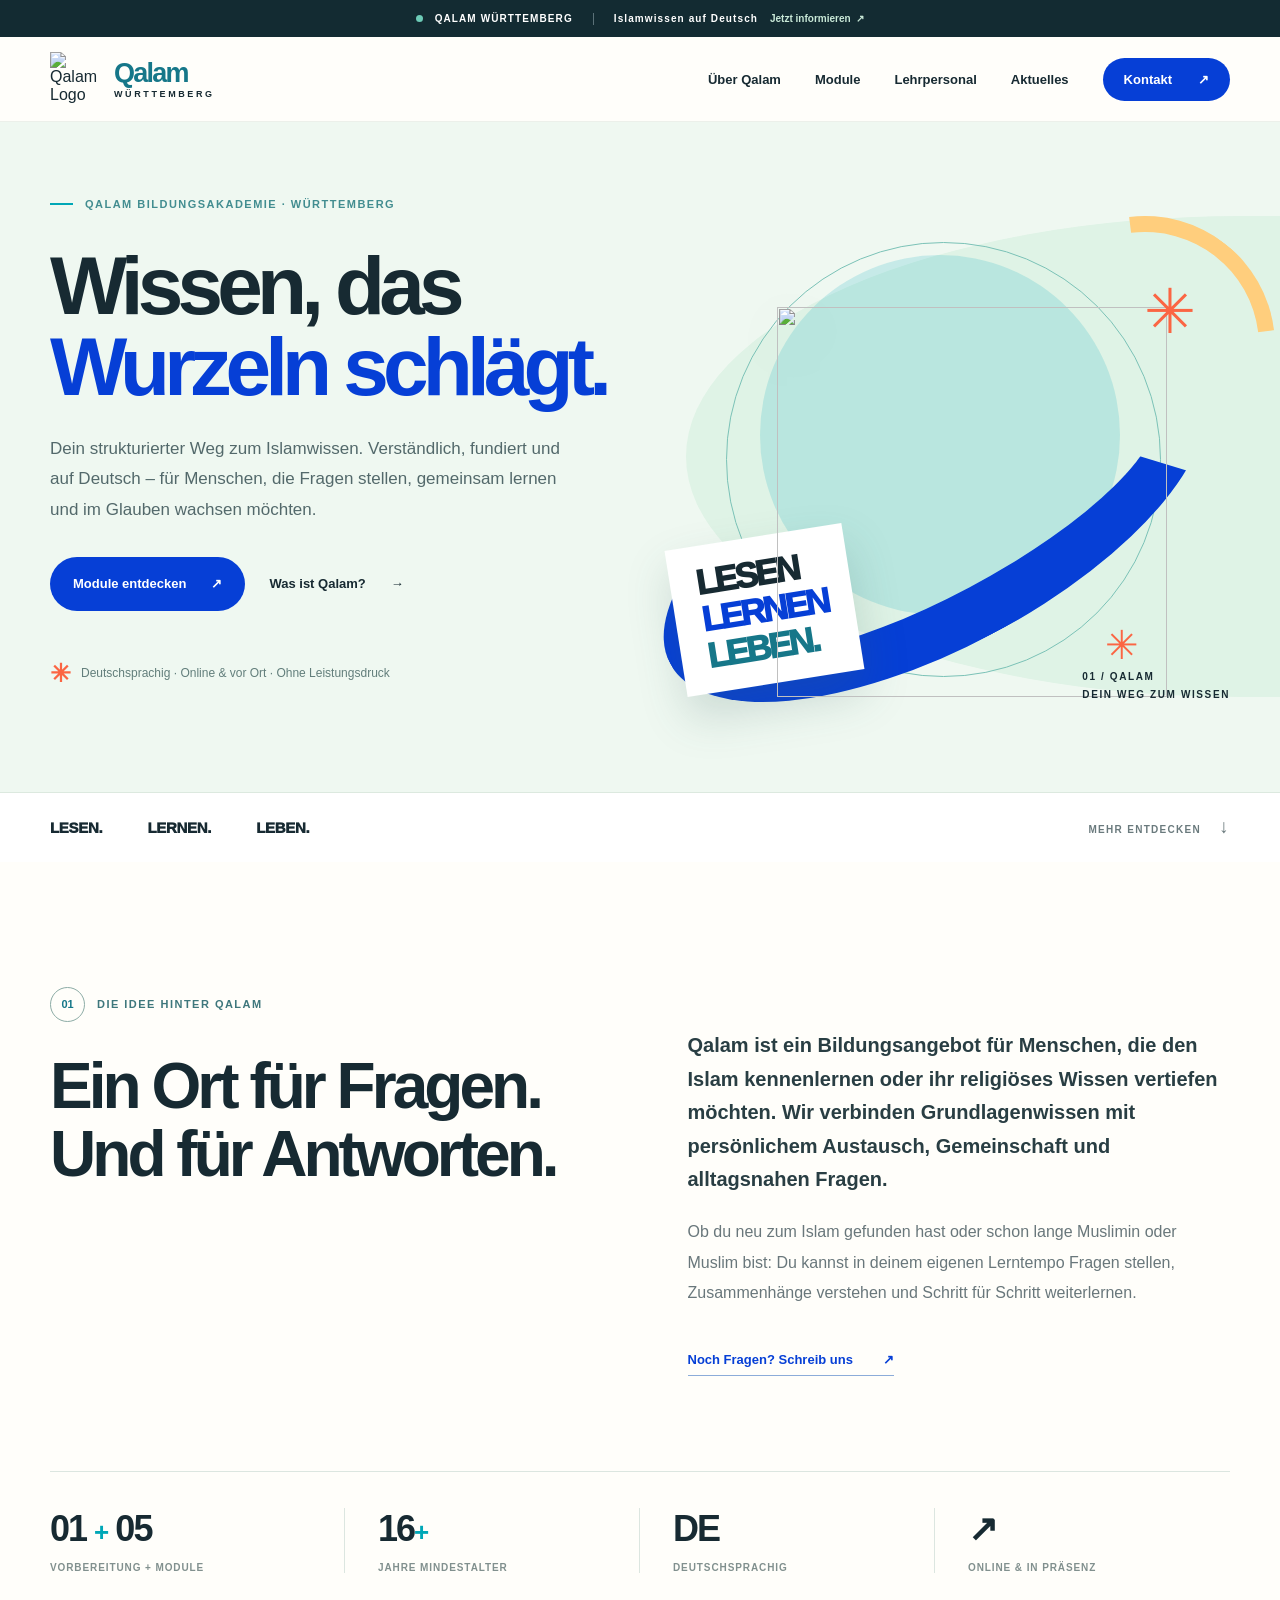
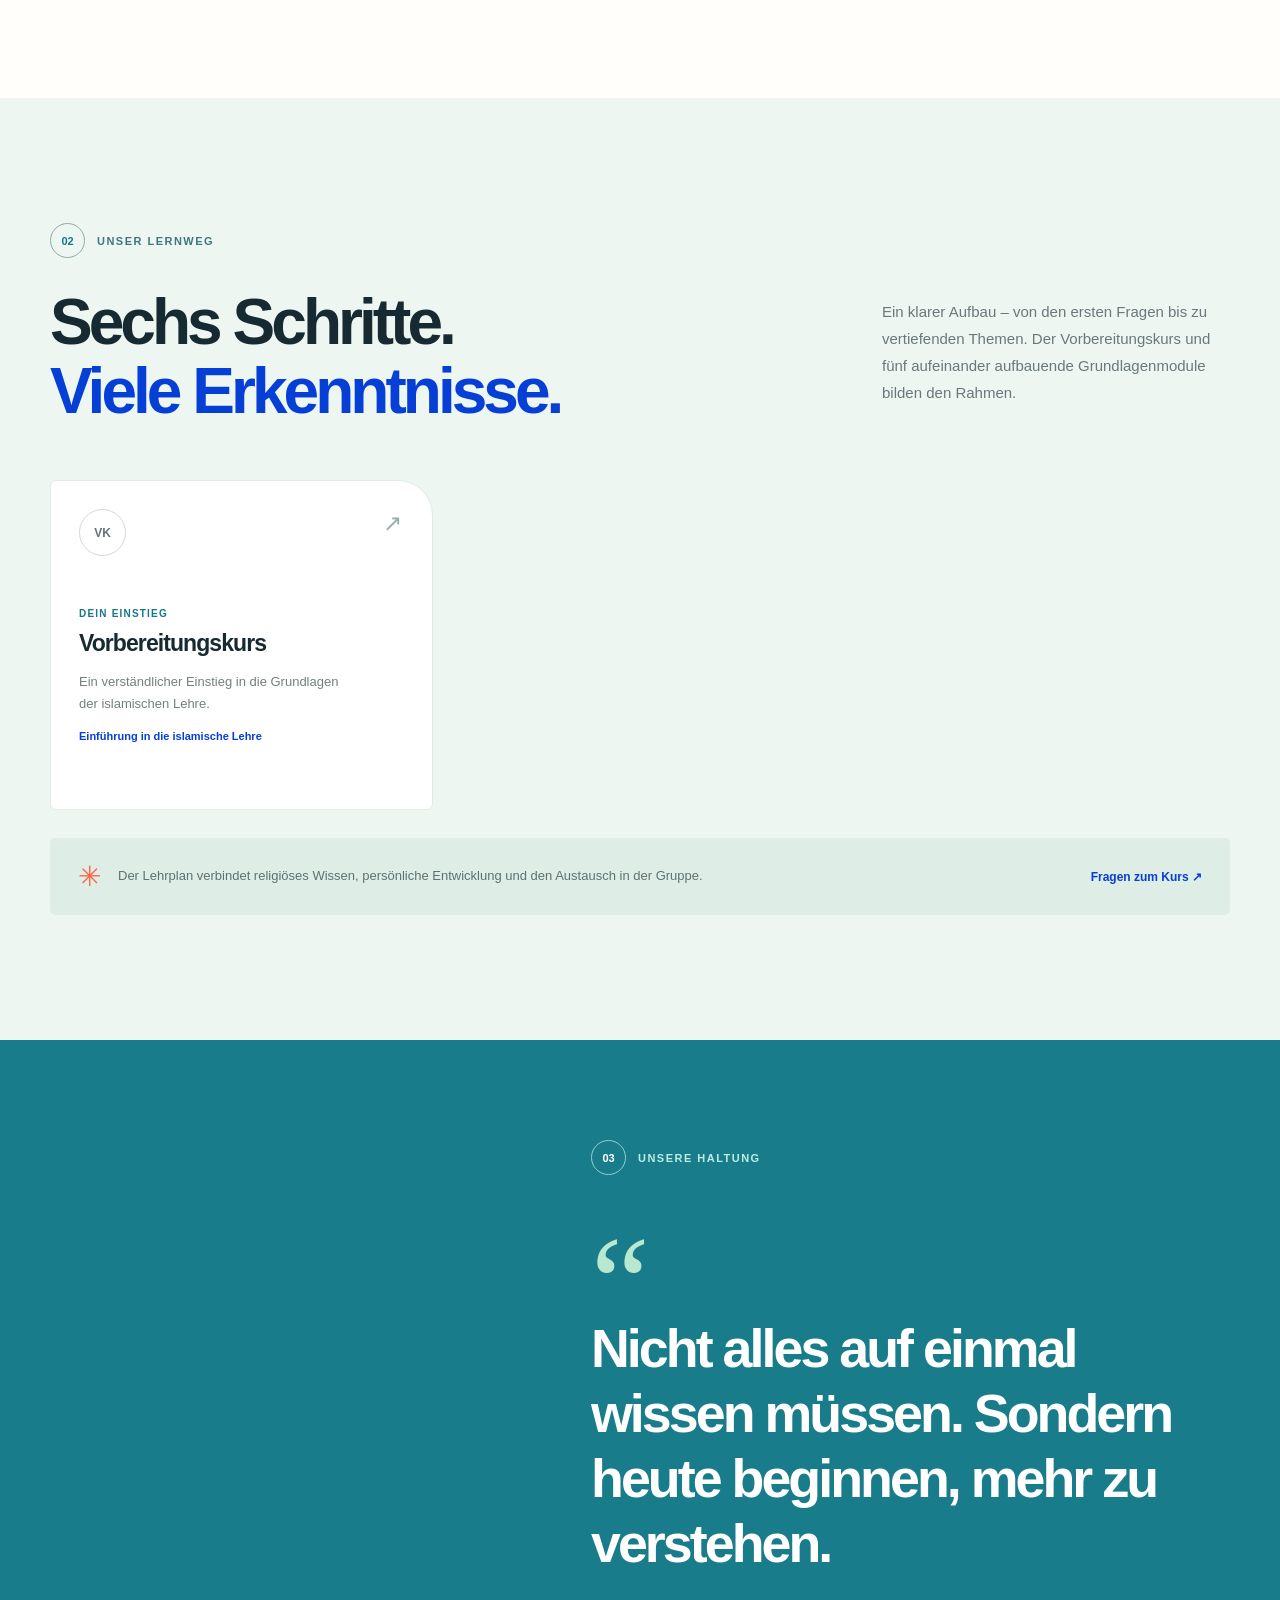
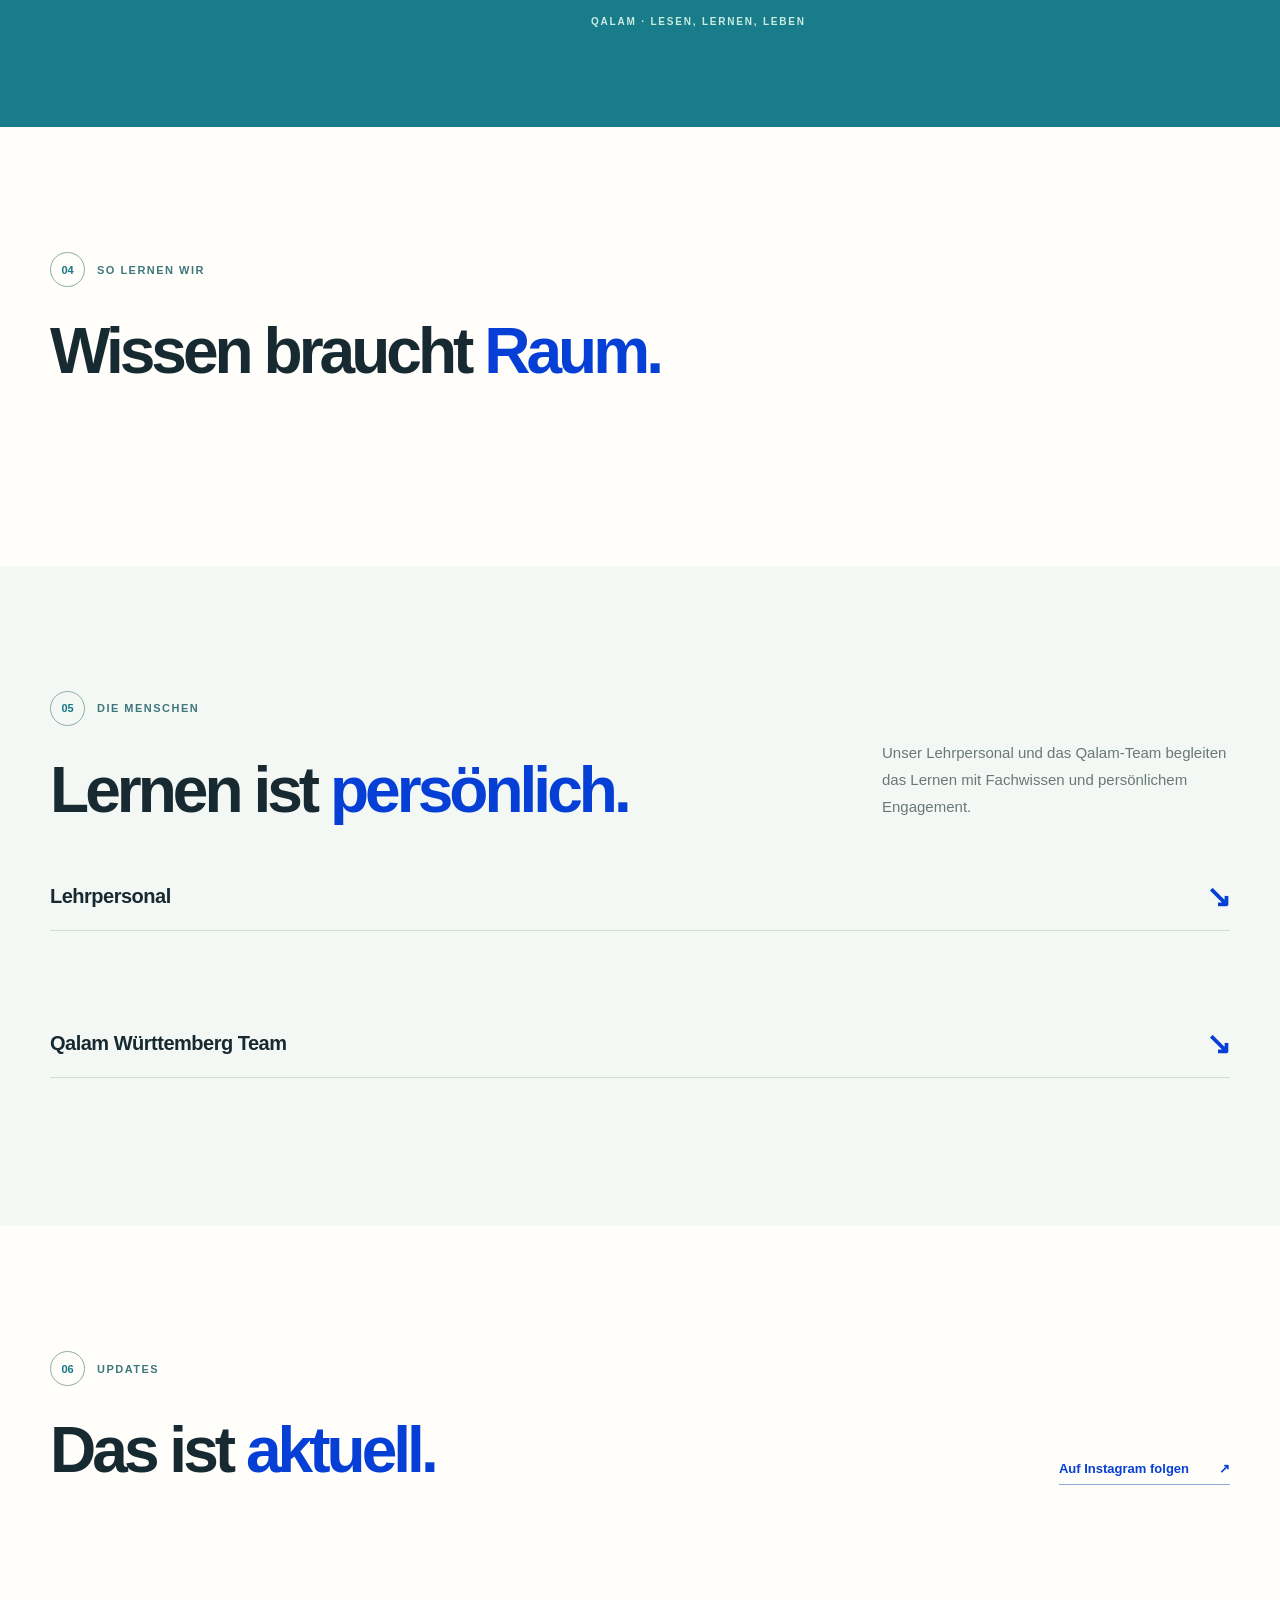
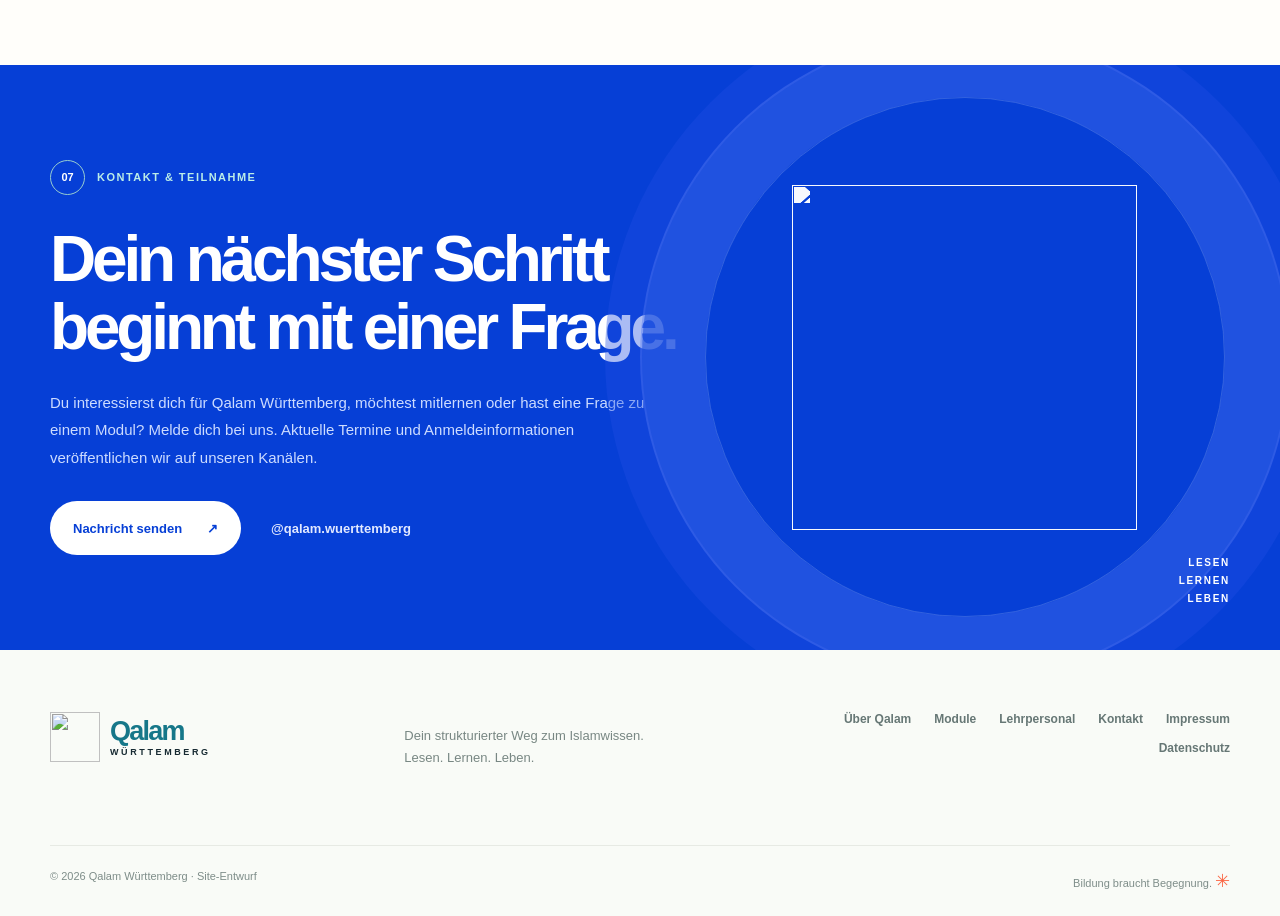
==== index.html @ 895218a5 "Add files via upload" ====
<!doctype html>
<html lang="de">
<head>
  <meta charset="utf-8">
  <meta name="viewport" content="width=device-width,initial-scale=1">
  <meta name="theme-color" content="#eff7f1">
  <meta name="description" content="Qalam Württemberg – deutschsprachige islamische Bildungsakademie. Ein strukturierter Weg zum Islamwissen. Vorbereitungskurs und fünf Grundlagenmodule.">
  <title>Qalam Württemberg – Lesen. Lernen. Leben.</title>
  <link rel="icon" href="assets/qalam-icon.webp" type="image/webp">
  <link rel="stylesheet" href="styles.css">
  <script src="app.js" defer></script>
</head>
<body>
  <a class="skip-link" href="#main">Zum Inhalt springen</a>
  <div class="announcement"><span class="dot"></span><span>QALAM WÜRTTEMBERG</span><span class="ann-sep"></span><span>Islamwissen auf Deutsch</span><a href="#kontakt">Jetzt informieren <span aria-hidden="true">↗</span></a></div>
  <header class="site-header" id="top">
    <div class="container nav-wrap">
      <a href="#top" class="brand" aria-label="Qalam Württemberg – Startseite">
        <img src="assets/qalam-icon.webp" alt="Qalam Logo" width="54" height="54">
        <span class="brand-word"><strong>Qalam</strong><span>WÜRTTEMBERG</span></span>
      </a>
      <button class="nav-toggle" type="button" aria-label="Menü öffnen" aria-expanded="false" aria-controls="main-nav"><span></span><span></span><span></span></button>
      <nav id="main-nav" class="nav-links" aria-label="Hauptnavigation">
        <a href="#qalam">Über Qalam</a><a href="#module">Module</a><a href="#lehrpersonal">Lehrpersonal</a><a href="#aktuelles">Aktuelles</a>
        <a href="#kontakt" class="nav-cta">Kontakt <span aria-hidden="true">↗</span></a>
      </nav>
    </div>
  </header>
  <main id="main">
    <section class="hero" aria-labelledby="hero-heading">
      <div class="hero-ornament hero-ornament-one" aria-hidden="true"></div>
      <div class="container hero-grid">
        <div class="hero-copy">
          <div class="eyebrow"><span class="eyebrow-dash"></span><span data-field="heroEyebrow">QALAM BILDUNGSAKADEMIE · WÜRTTEMBERG</span></div>
          <h1 id="hero-heading"><span data-field="heroTitle">Wissen, das</span><br><em data-field="heroAccent">Wurzeln schlägt.</em></h1>
          <p class="hero-lead" data-field="heroLead">Dein strukturierter Weg zum Islamwissen. Verständlich, fundiert und auf Deutsch – für Menschen, die Fragen stellen, gemeinsam lernen und im Glauben wachsen möchten.</p>
          <div class="hero-actions"><a href="#module" class="btn btn-blue">Module entdecken <span aria-hidden="true">↗</span></a><a href="#qalam" class="btn btn-simple">Was ist Qalam? <span aria-hidden="true">→</span></a></div>
          <div class="hero-micro"><span class="tiny-star" aria-hidden="true">✳</span><span data-field="heroNote">Deutschsprachig · Online & vor Ort · Ohne Leistungsdruck</span></div>
        </div>
        <div class="hero-art" aria-hidden="true">
          <div class="hero-art-bg"></div>
          <div class="hero-circle circle-turquoise"></div>
          <div class="hero-circle circle-outline"></div>
          <div class="ribbon ribbon-blue"></div>
          <div class="ribbon ribbon-yellow"></div>
          <div class="hero-card-floating"><span>LESEN</span><span>LER<span class="special-i">N</span>EN</span><span>LEBEN.</span></div>
          <img class="hero-flower" src="assets/mandala.webp" alt="" width="680" height="680">
          <div class="hero-mark">ق</div>
          <div class="orange-spark spark-one">✳</div><div class="orange-spark spark-two">✳</div>
          <div class="hero-caption">01 / QALAM<br>DEIN WEG ZUM WISSEN</div>
        </div>
      </div>
      <div class="hero-bottomline"><span class="container"><span>LESEN.</span><span>LERNEN.</span><span>LEBEN.</span><span class="hero-scroll">MEHR ENTDECKEN <span aria-hidden="true">↓</span></span></span></div>
    </section>

    <section class="intro section-spacing" id="qalam" aria-labelledby="about-heading">
      <div class="container intro-grid">
        <div class="intro-left"><p class="section-kicker"><span class="circle-label">01</span> DIE IDEE HINTER QALAM</p><h2 id="about-heading" data-field="aboutTitle">Ein Ort für Fragen.<br>Und für Antworten.</h2></div>
        <div class="intro-right"><p class="intro-lead" data-field="aboutText">Qalam ist ein Bildungsangebot für Menschen, die den Islam kennenlernen oder ihr religiöses Wissen vertiefen möchten. Wir verbinden Grundlagenwissen mit persönlichem Austausch, Gemeinschaft und alltagsnahen Fragen.</p><p data-field="aboutTextSecond">Ob du neu zum Islam gefunden hast oder schon lange Muslimin oder Muslim bist: Du kannst in deinem eigenen Lerntempo Fragen stellen, Zusammenhänge verstehen und Schritt für Schritt weiterlernen.</p><a href="#kontakt" class="text-link">Noch Fragen? Schreib uns <span aria-hidden="true">↗</span></a></div>
      </div>
      <div class="container stats-strip"><div><strong>01 <span>+</span> 05</strong><span>VORBEREITUNG + MODULE</span></div><div><strong>16<span>+</span></strong><span>JAHRE MINDESTALTER</span></div><div><strong>DE</strong><span>DEUTSCHSPRACHIG</span></div><div><strong>↗</strong><span>ONLINE & IN PRÄSENZ</span></div></div>
    </section>

    <section class="modules section-spacing" id="module" aria-labelledby="module-heading">
      <div class="container"><div class="section-head"><div><p class="section-kicker"><span class="circle-label">02</span> UNSER LERNWEG</p><h2 id="module-heading">Sechs Schritte.<br><em>Viele Erkenntnisse.</em></h2></div><div class="section-head-side"><p data-field="moduleIntro">Ein klarer Aufbau – von den ersten Fragen bis zu vertiefenden Themen. Der Vorbereitungskurs und fünf aufeinander aufbauende Grundlagenmodule bilden den Rahmen.</p></div></div>
      <div id="modules-grid" class="modules-grid"><article class="module-card"><span class="mod-code">VK</span><div class="module-card-body"><span class="module-line">DEIN EINSTIEG</span><h3>Vorbereitungskurs</h3><p>Ein verständlicher Einstieg in die Grundlagen der islamischen Lehre.</p><span class="mod-topics">Einführung in die islamische Lehre</span></div><span class="module-arrow">↗</span></article></div>
      <div class="module-note"><span class="note-icon">✳</span><p>Der Lehrplan verbindet religiöses Wissen, persönliche Entwicklung und den Austausch in der Gruppe.</p><a href="#kontakt">Fragen zum Kurs <span aria-hidden="true">↗</span></a></div>
      </div>
    </section>

    <section class="quote-section"><div class="container quote-grid"><div class="quote-flower" aria-hidden="true"><img src="assets/mandala-outline.webp" alt=""></div><div class="quote-content"><div class="section-kicker light-kicker"><span class="circle-label">03</span> UNSERE HALTUNG</div><span class="quote-mark">“</span><blockquote data-field="missionQuote">Nicht alles auf einmal wissen müssen. Sondern heute beginnen, mehr zu verstehen.</blockquote><div class="quote-tag">QALAM · LESEN, LERNEN, LEBEN</div></div></div></section>

    <section class="values section-spacing" aria-labelledby="values-heading"><div class="container"><div class="section-head"><div><p class="section-kicker"><span class="circle-label">04</span> SO LERNEN WIR</p><h2 id="values-heading">Wissen braucht <em>Raum.</em></h2></div></div><div id="values-grid" class="values-grid"></div></div></section>

    <section class="people section-spacing" id="lehrpersonal" aria-labelledby="people-heading"><div class="container"><div class="section-head"><div><p class="section-kicker"><span class="circle-label">05</span> DIE MENSCHEN</p><h2 id="people-heading">Lernen ist <em>persönlich.</em></h2></div><p class="section-head-side">Unser Lehrpersonal und das Qalam-Team begleiten das Lernen mit Fachwissen und persönlichem Engagement.</p></div><h3 class="people-subtitle">Lehrpersonal <span>↘</span></h3><div id="teachers-grid" class="people-grid"></div><h3 class="people-subtitle space-subtitle">Qalam Württemberg Team <span>↘</span></h3><div id="team-grid" class="people-grid small-team"></div></div></section>

    <section class="updates section-spacing" id="aktuelles" aria-labelledby="updates-heading"><div class="container"><div class="section-head"><div><p class="section-kicker"><span class="circle-label">06</span> UPDATES</p><h2 id="updates-heading">Das ist <em>aktuell.</em></h2></div><a id="news-instagram" class="text-link" href="https://www.instagram.com/qalam.wuerttemberg/" target="_blank" rel="noopener noreferrer">Auf Instagram folgen <span aria-hidden="true">↗</span></a></div><div id="news-grid" class="news-grid"></div></div></section>

    <section class="contact" id="kontakt" aria-labelledby="contact-heading"><div class="container contact-grid"><div><p class="section-kicker light-kicker"><span class="circle-label">07</span> KONTAKT & TEILNAHME</p><h2 id="contact-heading" data-field="contactTitle">Dein nächster Schritt beginnt mit einer Frage.</h2><p data-field="contactText">Du interessierst dich für Qalam Württemberg, möchtest mitlernen oder hast eine Frage zu einem Modul? Melde dich bei uns. Aktuelle Termine und Anmeldeinformationen veröffentlichen wir auf unseren Kanälen.</p><div class="contact-actions"><a id="main-contact" class="btn btn-white" href="https://www.instagram.com/qalam.wuerttemberg/" target="_blank" rel="noopener noreferrer">Nachricht senden <span aria-hidden="true">↗</span></a><a id="contact-insta" class="contact-quiet" href="https://www.instagram.com/qalam.wuerttemberg/" target="_blank" rel="noopener noreferrer">@qalam.wuerttemberg</a></div></div><div class="contact-graphic" aria-hidden="true"><div class="contact-graphic-ring"></div><img src="assets/qalam-icon.webp" alt=""><span>LESEN<br>LERNEN<br>LEBEN</span></div></div></section>
  </main>
  <footer class="site-footer"><div class="container footer-main"><a href="#top" class="brand footer-brand"><img src="assets/qalam-icon.webp" alt="" width="50" height="50"><span class="brand-word"><strong>Qalam</strong><span>WÜRTTEMBERG</span></span></a><p>Dein strukturierter Weg zum Islamwissen.<br><span data-field="tagline">Lesen. Lernen. Leben.</span></p><div class="footer-links"><a href="#qalam">Über Qalam</a><a href="#module">Module</a><a href="#lehrpersonal">Lehrpersonal</a><a href="#kontakt">Kontakt</a><a href="impressum.html">Impressum</a><a href="datenschutz.html">Datenschutz</a></div></div><div class="container footer-bottom"><span>© <span id="year">2026</span> Qalam Württemberg · Site-Entwurf</span><span>Bildung braucht Begegnung. <span aria-hidden="true">✳</span></span></div></footer>
</body>
</html>
---- styles.css ----
:root{--ink:#172a32;--muted:#65757c;--blue:#063fd6;--teal:#00a7b6;--teal-deep:#167789;--mint:#eff8f1;--paper:#fffefa;--orange:#fb6543;--line:#dce6e0;--radius:20px;--container:1180px}
*{box-sizing:border-box}html{scroll-behavior:smooth;scroll-padding-top:95px}body{margin:0;color:var(--ink);font-family:Inter,"Segoe UI",Arial,sans-serif;background:var(--paper);-webkit-font-smoothing:antialiased}a{text-decoration:none;color:inherit}button{font:inherit}img{max-width:100%}.container{width:min(var(--container),calc(100% - 72px));margin-inline:auto}.skip-link{position:absolute;left:14px;top:-100px;background:white;padding:12px;z-index:999}.skip-link:focus{top:5px}
.announcement{height:37px;display:flex;align-items:center;justify-content:center;gap:12px;background:#132b32;color:white;font-size:10px;letter-spacing:.11em;font-weight:800}.announcement .dot{background:#6dcbb7;width:7px;height:7px;border-radius:100%}.ann-sep{height:12px;background:#5b7178;width:1px;margin:0 8px}.announcement a{font-weight:600;letter-spacing:normal;color:#c9e9d8}.announcement a span{margin-left:3px}
.site-header{position:sticky;top:0;background:rgba(255,254,250,.97);backdrop-filter:blur(10px);border-bottom:1px solid #ecf0ea;z-index:30}.nav-wrap{height:84px;display:flex;align-items:center;justify-content:space-between}.brand{display:inline-flex;align-items:center;gap:10px;min-width:180px}.brand img{object-fit:contain}.brand-word{display:flex;flex-direction:column;line-height:1.05}.brand-word strong{font-size:27px;letter-spacing:-.065em;color:var(--teal-deep);font-weight:850}.brand-word span{font-size:9px;letter-spacing:.29em;font-weight:900;margin-top:3px;color:var(--ink)}.nav-links{display:flex;align-items:center;gap:34px;font-size:13px;font-weight:750}.nav-links>a:not(.nav-cta):hover,.footer-links a:hover{color:var(--teal-deep)}.nav-cta{background:var(--blue);color:white;padding:14px 21px;border-radius:100px;display:inline-flex;gap:26px}.nav-cta:hover{background:#022eb1}.nav-toggle{display:none;border:0;background:none;padding:8px;cursor:pointer}.nav-toggle span{display:block;width:27px;height:2px;margin:6px;background:var(--ink)}
.hero{background:var(--mint);overflow:hidden;position:relative}.hero-grid{min-height:650px;display:grid;grid-template-columns:52% 48%;align-items:center;position:relative}.hero-copy{padding:76px 0 104px;z-index:2}.eyebrow,.section-kicker{font-size:11px;letter-spacing:.135em;font-weight:850;text-transform:uppercase;display:flex;align-items:center;gap:12px}.eyebrow{color:#428d90}.eyebrow-dash{width:23px;height:2px;background:var(--teal)}.hero h1{font-size:clamp(61px,6.4vw,100px);line-height:.99;letter-spacing:-.071em;font-weight:900;margin:35px 0 27px;position:relative;z-index:2}.hero h1 em,.section-head h2 em,.values h2 em{color:var(--blue);font-style:normal}.hero h1 em{white-space:nowrap}.hero-lead{font-size:17px;line-height:1.78;color:#53696b;max-width:520px;margin:0}.hero-actions{display:flex;gap:16px;align-items:center;flex-wrap:wrap;margin-top:32px}.btn{min-height:54px;border-radius:99px;display:inline-flex;justify-content:center;align-items:center;padding:14px 23px;font-size:13px;font-weight:800;gap:25px;transition:transform .2s,background .2s}.btn:hover{transform:translateY(-2px)}.btn-blue{background:var(--blue);color:white}.btn-simple{padding-left:8px}.hero-micro{margin-top:48px;display:flex;align-items:center;gap:10px;font-size:12px;color:#627e7b}.tiny-star{color:var(--orange);font-size:25px;font-weight:900}.hero-art{height:650px;position:relative;min-width:0}.hero-art-bg{position:absolute;top:13%;bottom:13%;left:4%;right:-100%;background:#dff3e6;border-radius:52% 0 0 52%}.hero-circle{position:absolute;border-radius:50%}.circle-turquoise{height:360px;width:360px;background:#0caebb;top:19%;left:17%;opacity:.18}.circle-outline{width:435px;height:435px;top:17%;left:11%;border:1px solid #7bc2b7}.ribbon{position:absolute;border:52px solid transparent;border-radius:50%;transform:rotate(-28deg)}.ribbon-blue{width:600px;height:250px;border-left-color:var(--blue);border-bottom-color:var(--blue);top:41%;left:-5%}.ribbon-yellow{width:260px;height:260px;border-width:16px;border-top-color:#ffce7d;top:13%;left:62%;transform:rotate(38deg)}.hero-flower{width:390px;height:390px;position:absolute;top:27%;left:20%;object-fit:contain;filter:drop-shadow(0 15px 40px rgba(12,82,85,.09))}.hero-mark{position:absolute;top:29%;left:36%;color:white;font-family:Georgia,serif;font-size:170px;transform:rotate(-12deg);opacity:.8;display:none}.hero-card-floating{position:absolute;bottom:15%;left:2%;padding:19px 26px;background:white;box-shadow:0 22px 45px #3b646135;display:flex;flex-direction:column;line-height:1.05;transform:rotate(-9deg);font-weight:950;letter-spacing:-.08em;font-size:35px}.hero-card-floating span:nth-child(2){color:var(--blue)}.hero-card-floating span:nth-child(3){color:var(--teal-deep)}.orange-spark{font-size:62px;color:var(--orange);position:absolute;line-height:1}.spark-one{top:23%;right:6%}.spark-two{bottom:18%;right:16%;font-size:40px}.hero-caption{font-size:10px;letter-spacing:.16em;font-weight:800;position:absolute;bottom:12%;right:0;line-height:1.8}.hero-bottomline{background:white;border-top:1px solid #dce9df}.hero-bottomline>.container{display:flex;align-items:center;gap:45px;min-height:69px}.hero-bottomline .container>span:not(.hero-scroll){font-size:15px;font-weight:950;letter-spacing:-.02em}.hero-scroll{font-size:10px;letter-spacing:.13em;color:#6a7a7d;margin-left:auto;font-weight:750}.hero-scroll span{margin-left:14px;font-size:19px}
.section-spacing{padding:125px 0}.section-kicker{margin:0 0 30px;color:#3e777c}.circle-label{border:1px solid #8daca6;border-radius:50%;width:35px;height:35px;display:inline-flex;align-items:center;justify-content:center;color:var(--teal-deep);font-weight:800;letter-spacing:0}.intro-grid{display:grid;grid-template-columns:1fr 1fr;gap:95px}.intro h2,.section-head h2{font-size:clamp(42px,5vw,70px);line-height:1.07;letter-spacing:-.062em;font-weight:875;margin:0}.intro-right{padding-top:42px}.intro-right p{font-size:16px;line-height:1.92;color:#69777b;margin:0 0 20px}.intro-right .intro-lead{font-size:20px;line-height:1.68;color:#293e43;font-weight:580}.text-link{color:var(--blue);font-size:13px;font-weight:800;display:inline-flex;gap:30px;align-items:center;border-bottom:1px solid #8cacd9;padding:8px 0;margin-top:15px}.stats-strip{display:grid;grid-template-columns:repeat(4,1fr);border-top:1px solid var(--line);margin-top:95px;padding-top:36px}.stats-strip>div{display:flex;flex-direction:column;border-right:1px solid var(--line);padding-left:33px;gap:12px}.stats-strip>div:first-child{padding-left:0}.stats-strip>div:last-child{border:0}.stats-strip strong{font-weight:850;font-size:36px;letter-spacing:-.055em}.stats-strip strong span{color:var(--teal);font-size:26px}.stats-strip>div>span{font-size:10px;letter-spacing:.09em;font-weight:750;color:#81908e}
.modules{background:#eef6f2}.section-head{display:flex;justify-content:space-between;align-items:end;gap:60px;margin-bottom:55px}.section-head-side{max-width:348px;margin-bottom:4px;color:#69787a;font-size:15px;line-height:1.8}.modules-grid{display:grid;grid-template-columns:repeat(3,1fr);gap:15px}.module-card{background:white;min-height:330px;display:flex;flex-direction:column;position:relative;padding:28px;border:1px solid #e2eae4;border-radius:6px 35px 6px 6px;transition:transform .2s,box-shadow .2s}.module-card:hover{transform:translateY(-6px);box-shadow:0 20px 45px #16373215}.module-card:nth-child(3n+2){border-top:4px solid var(--teal)}.module-card:nth-child(3n+3){border-top:4px solid var(--blue)}.mod-code{border:1px solid #d1d9d7;width:47px;height:47px;border-radius:50%;display:flex;align-items:center;justify-content:center;font-size:12px;color:#617677;font-weight:850}.module-card-body{margin-top:47px;padding-bottom:14px}.module-line{font-size:10px;color:var(--teal-deep);letter-spacing:.12em;font-weight:800}.module-card h3{font-size:23px;letter-spacing:-.04em;line-height:1.18;margin:9px 0 14px}.module-card p{font-size:13px;line-height:1.72;color:#73807f;margin:0 0 14px;max-width:270px}.mod-topics{display:block;color:var(--blue);font-size:11px;font-weight:750}.module-arrow{position:absolute;top:29px;right:30px;font-size:23px;color:#9bacad}.module-note{margin-top:28px;display:flex;align-items:center;gap:17px;background:#deeee7;border-radius:5px;padding:22px 28px}.note-icon{font-size:28px;color:var(--orange)}.module-note p{font-size:13px;line-height:1.6;margin:0;color:#5e7270}.module-note a{white-space:nowrap;font-size:12px;font-weight:750;color:var(--blue);margin-left:auto}
.quote-section{background:#197c8a;position:relative;overflow:hidden;color:white}.quote-grid{min-height:515px;display:grid;grid-template-columns:45% 55%;align-items:center}.quote-flower{position:relative;height:100%}.quote-flower img{position:absolute;width:560px;max-width:none;top:-45px;left:-220px;opacity:.18}.quote-content{padding:100px 0 100px 10px;z-index:1}.light-kicker{color:#bbede7}.light-kicker .circle-label{color:white;border-color:#98cdcf}.quote-mark{font-size:132px;font-family:Georgia,serif;line-height:.5;color:#b8e9d0;display:block;margin-top:75px}.quote-content blockquote{font-size:clamp(35px,4.2vw,61px);font-weight:730;letter-spacing:-.055em;line-height:1.21;margin:0 0 40px;max-width:650px}.quote-tag{font-size:10px;letter-spacing:.18em;color:#caece1;font-weight:850}
.values-grid{display:grid;grid-template-columns:repeat(3,1fr);gap:28px}.value-card{border-top:1px solid var(--line);padding-top:26px}.value-num{color:var(--teal);font-size:20px;font-weight:850;letter-spacing:-.02em}.value-card h3{font-size:23px;line-height:1.24;margin:53px 0 16px;letter-spacing:-.035em}.value-card p{font-size:14px;color:#73817e;line-height:1.8;max-width:330px}
.people{background:#f3f8f4}.people-grid{display:grid;grid-template-columns:repeat(5,1fr);gap:18px}.people-card{min-width:0}.people-avatar{width:100%;aspect-ratio:1 / 1.17;position:relative;display:flex;align-items:center;justify-content:center;overflow:hidden;background:#e3f2e8;border-radius:135px 135px 16px 16px}.people-card:nth-child(3n+2) .people-avatar{background:#e4e9fe}.people-card:nth-child(3n+3) .people-avatar{background:#d7efee}.people-avatar img{height:100%;width:100%;object-fit:cover}.people-avatar .initials{font-size:clamp(28px,4vw,64px);font-weight:850;letter-spacing:-.07em;color:var(--teal-deep)}.people-avatar:after{content:"✳";position:absolute;right:7px;bottom:0;color:var(--orange);font-size:38px}.person-name{margin:16px 0 3px;font-size:17px;letter-spacing:-.035em;line-height:1.25}.person-subtitle{font-size:12px;color:#708381;margin:0}.people-subtitle{display:flex;justify-content:space-between;align-items:center;border-bottom:1px solid #cddfd5;padding-bottom:16px;font-size:20px;font-weight:800;letter-spacing:-.025em;margin-bottom:23px}.people-subtitle span{color:var(--blue);font-size:30px}.space-subtitle{margin-top:72px}.small-team{grid-template-columns:repeat(5,1fr)}
.news-grid{display:grid;grid-template-columns:repeat(2,1fr);gap:20px}.news-card{background:#f1f7f2;border-radius:12px;min-height:260px;padding:35px;display:flex;flex-direction:column}.news-card:nth-child(even){background:#e4f6f4}.news-card .news-date{font-size:11px;letter-spacing:.13em;font-weight:800;text-transform:uppercase;color:#228590}.news-card h3{font-size:clamp(24px,2.3vw,34px);line-height:1.18;letter-spacing:-.04em;margin:38px 0 13px}.news-card p{font-size:14px;color:#6b807b;line-height:1.65;max-width:470px;margin:0}.news-card .news-arrow{margin-top:auto;align-self:end;color:var(--blue);font-size:27px}
.contact{background:var(--blue);color:white;overflow:hidden}.contact-grid{min-height:555px;display:grid;grid-template-columns:55% 45%;align-items:center}.contact-grid>div:first-child{padding:95px 0}.contact-grid h2{font-size:clamp(46px,5vw,71px);letter-spacing:-.065em;line-height:1.07;margin:27px 0}.contact-grid p:not(.section-kicker){max-width:595px;font-size:15px;line-height:1.84;color:#cddcff}.contact-actions{margin-top:30px;display:flex;align-items:center;gap:30px;flex-wrap:wrap}.btn-white{background:white;color:var(--blue)}.contact-quiet{color:#e2e9ff;font-size:13px;font-weight:720}.contact-graphic{height:100%;position:relative;min-height:490px;display:flex;align-items:center;justify-content:center}.contact-graphic-ring{width:520px;height:520px;position:absolute;border-radius:50%;border:1px solid #8ca8f155;box-shadow:0 0 0 63px #164add8a,0 0 0 65px #547af270,0 0 0 100px #214de160}.contact-graphic img{width:345px;height:345px;object-fit:contain;filter:brightness(0) invert(1);opacity:.97;z-index:1}.contact-graphic span{position:absolute;z-index:2;bottom:42px;right:0;font-size:10px;font-weight:850;line-height:1.8;letter-spacing:.17em;text-align:right}
.site-footer{background:#f9fbf7}.footer-main{display:grid;grid-template-columns:1fr 1.1fr 1.4fr;align-items:start;gap:40px;padding:62px 0}.footer-main p{line-height:1.7;font-size:13px;color:#788783}.footer-links{display:flex;justify-content:end;flex-wrap:wrap;gap:15px 23px}.footer-links a{font-size:12px;font-weight:750;color:#667775}.footer-bottom{padding:24px 0;border-top:1px solid #e7eae4;display:flex;justify-content:space-between;font-size:11px;color:#7e8d89}.footer-bottom span:last-child span{color:var(--orange);font-size:18px}
.legal-page{background:#eff8f1;min-height:65vh;padding:90px 0}.legal-page .legal-inner{max-width:850px}.legal-page h1{font-size:64px;letter-spacing:-.06em}.legal-page p{line-height:1.8;font-size:16px}.legal-page .legal-caution{background:#fff3db;border-left:4px solid #ffab34;padding:20px;margin:25px 0}.legal-page .legal-body{border-top:1px solid #c9dcd1;padding-top:25px}
@media(max-width:1100px){.container{width:min(100% - 45px,1000px)}.hero-grid{grid-template-columns:55% 45%}.hero h1{font-size:clamp(54px,6vw,77px)}.hero-flower{left:3%;width:340px;height:340px}.circle-outline{left:0}.people-grid{gap:13px}.person-name{font-size:15px}.nav-links{gap:18px}.hero-card-floating{left:0}}
@media(max-width:780px){.container{width:calc(100% - 38px)}.announcement{font-size:9px;gap:7px}.announcement a{display:none}.nav-wrap{height:72px}.brand img{height:45px;width:45px}.brand-word strong{font-size:24px}.nav-toggle{display:block}.nav-links{display:none;position:absolute;top:72px;left:0;right:0;background:#fffefa;border-bottom:1px solid var(--line);flex-direction:column;align-items:stretch;padding:16px 20px 24px;gap:0;box-shadow:0 15px 30px #17332a16}.nav-links.open{display:flex}.nav-links>a{padding:13px 8px}.nav-links .nav-cta{align-self:stretch;justify-content:space-between;margin-top:8px;padding:15px}.hero-grid{grid-template-columns:1fr;min-height:0}.hero-copy{padding:64px 0 40px}.hero h1{font-size:clamp(54px,10vw,82px);margin:23px 0}.hero-lead{font-size:15px;max-width:610px}.hero-art{height:400px;margin:0 -19px}.hero-art-bg{top:7%;bottom:8%}.hero-flower{top:7%;left:calc(50% - 175px);width:350px;height:350px}.circle-outline{width:330px;height:330px;top:6%;left:calc(50% - 165px)}.circle-turquoise{width:290px;height:290px;top:11%;left:calc(50% - 145px)}.ribbon-blue{width:510px;height:190px;top:42%;left:calc(50% - 255px);border-width:42px}.ribbon-yellow{top:2%;left:60%}.hero-card-floating{bottom:5%;left:8%;font-size:25px}.hero-caption{right:8%;bottom:4%}.spark-one{right:11%;top:10%}.hero-bottomline>.container{gap:20px;min-height:58px}.hero-bottomline .container>span:not(.hero-scroll){font-size:12px}.hero-scroll{font-size:8px}.section-spacing{padding:80px 0}.intro-grid{grid-template-columns:1fr;gap:0}.intro-right{padding-top:25px}.intro h2,.section-head h2{font-size:clamp(44px,7.5vw,65px)}.stats-strip{grid-template-columns:1fr 1fr;row-gap:20px;margin-top:55px}.stats-strip>div{padding:10px 15px!important}.stats-strip>div:nth-child(2){border-right:0}.section-head{flex-direction:column;align-items:start;gap:20px}.section-head-side{max-width:600px}.modules-grid{grid-template-columns:1fr 1fr}.module-card{min-height:315px}.quote-grid{min-height:390px;grid-template-columns:1fr}.quote-flower{display:none}.quote-content{padding:90px 0}.quote-mark{margin-top:40px}.values-grid{gap:15px}.people-grid{grid-template-columns:repeat(3,1fr)}.small-team{grid-template-columns:repeat(3,1fr)}.contact-grid{grid-template-columns:1fr}.contact-grid>div:first-child{padding:80px 0 10px}.contact-graphic{min-height:350px}.contact-graphic-ring{height:360px;width:360px}.contact-graphic img{width:250px;height:250px}.contact-graphic span{right:12%;bottom:0}.footer-main{grid-template-columns:1fr 1fr}.footer-links{justify-content:start;grid-column:1/-1}}
@media(max-width:500px){.announcement .ann-sep,.announcement>span:nth-child(4){display:none}.hero h1{font-size:clamp(46px,12.4vw,63px)}.hero h1 em{white-space:normal}.hero-actions{gap:10px}.btn{font-size:12px;min-height:50px;padding:12px 17px;gap:14px}.hero-micro{font-size:11px;line-height:1.5}.hero-art{height:335px}.hero-flower{width:290px;height:290px;left:calc(50% - 145px)}.circle-outline{width:270px;height:270px;left:calc(50% - 135px)}.circle-turquoise{width:240px;height:240px;left:calc(50% - 120px)}.hero-card-floating{font-size:20px;padding:12px 16px;left:4%}.ribbon-blue{left:calc(50% - 215px);width:430px;height:170px;border-width:31px}.spark-one{font-size:39px}.hero-bottomline .hero-scroll{display:none}.hero-bottomline>.container{justify-content:space-between}.intro h2,.section-head h2{font-size:43px}.intro-right .intro-lead{font-size:17px}.intro-right p{font-size:14px}.stats-strip strong{font-size:27px}.stats-strip>div>span{font-size:9px}.modules-grid{grid-template-columns:1fr}.module-card{min-height:285px}.module-card-body{margin-top:28px}.module-note{flex-wrap:wrap;padding:18px}.module-note a{margin-left:0}.quote-content blockquote{font-size:41px}.values-grid{grid-template-columns:1fr}.value-card h3{margin-top:24px}.value-card{padding-bottom:15px}.people-grid,.small-team{grid-template-columns:1fr 1fr}.person-name{font-size:14px}.person-subtitle{font-size:11px}.news-grid{grid-template-columns:1fr}.contact-grid h2{font-size:43px}.contact-graphic{min-height:305px}.footer-main{grid-template-columns:1fr;gap:12px}.footer-links{grid-column:auto;gap:14px}.footer-bottom{gap:15px;flex-direction:column}}
@media(prefers-reduced-motion:reduce){html{scroll-behavior:auto}*,*:before,*:after{transition:none!important}}
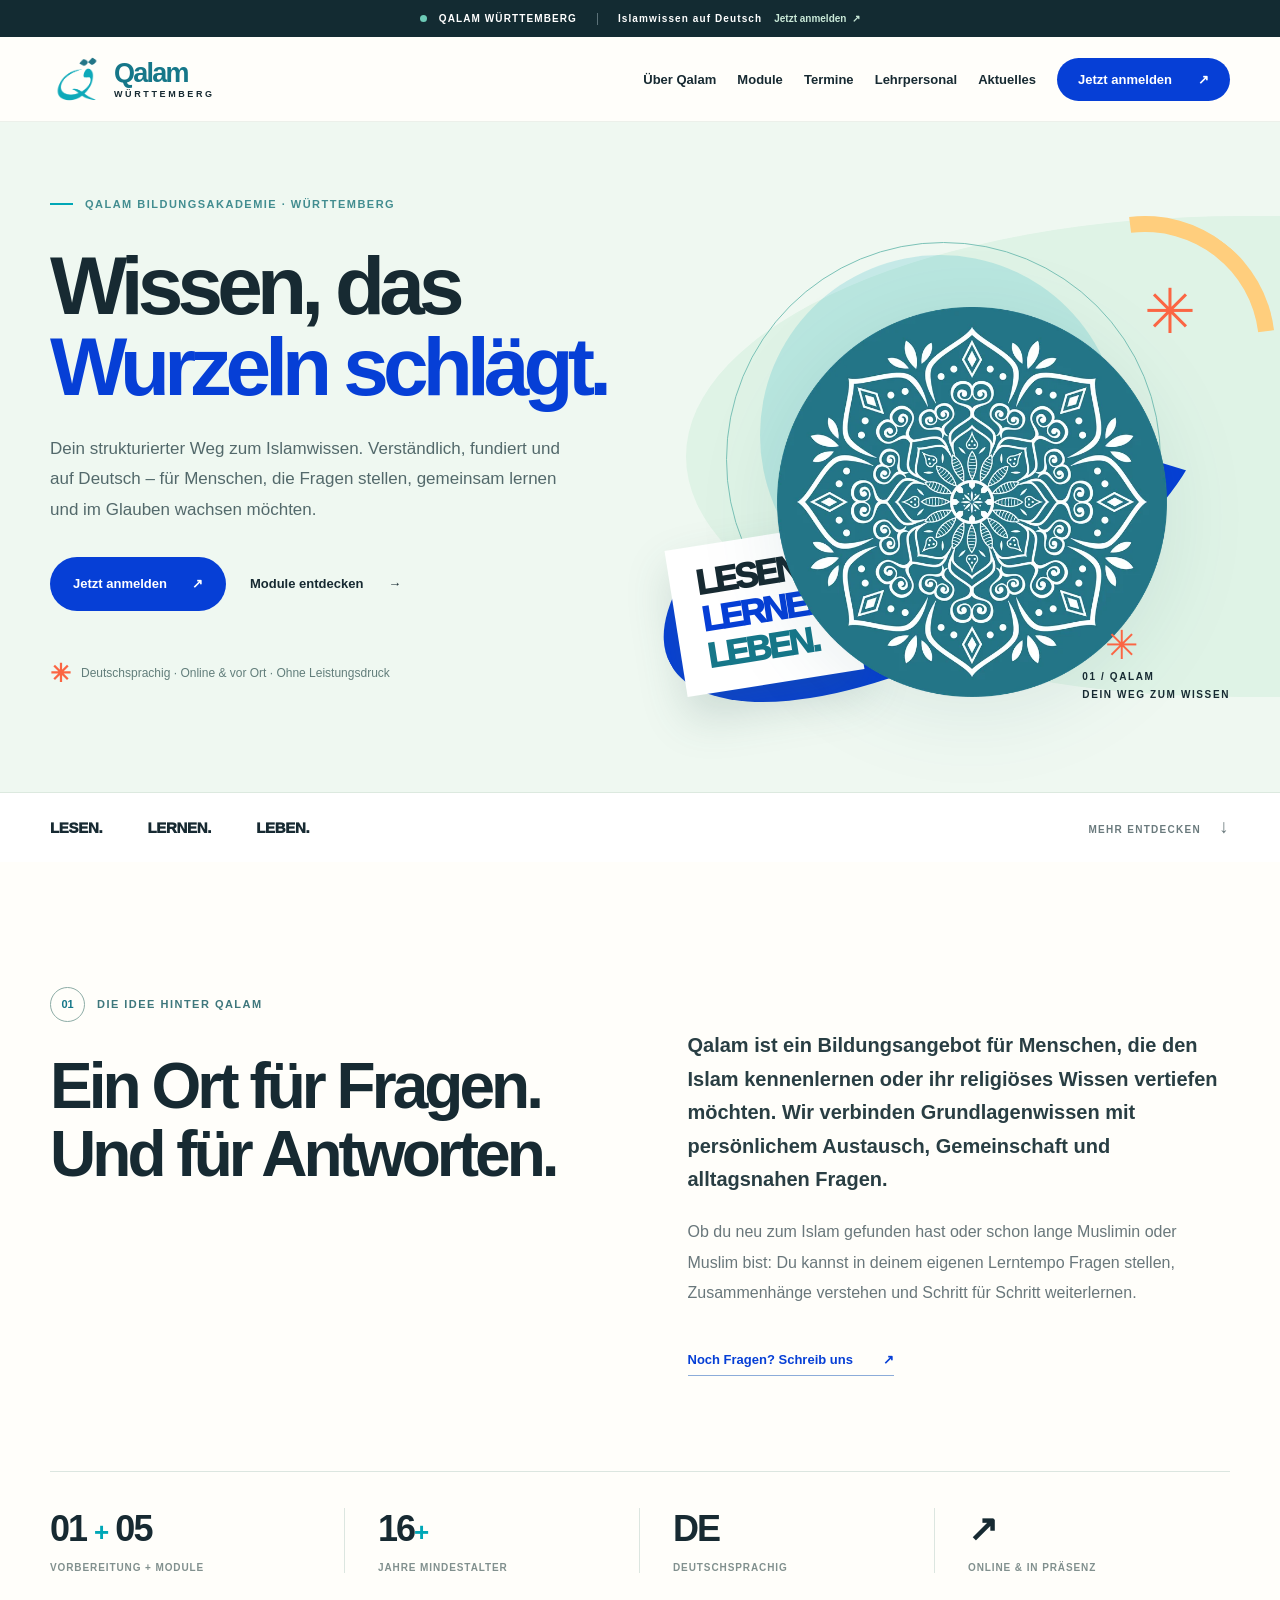
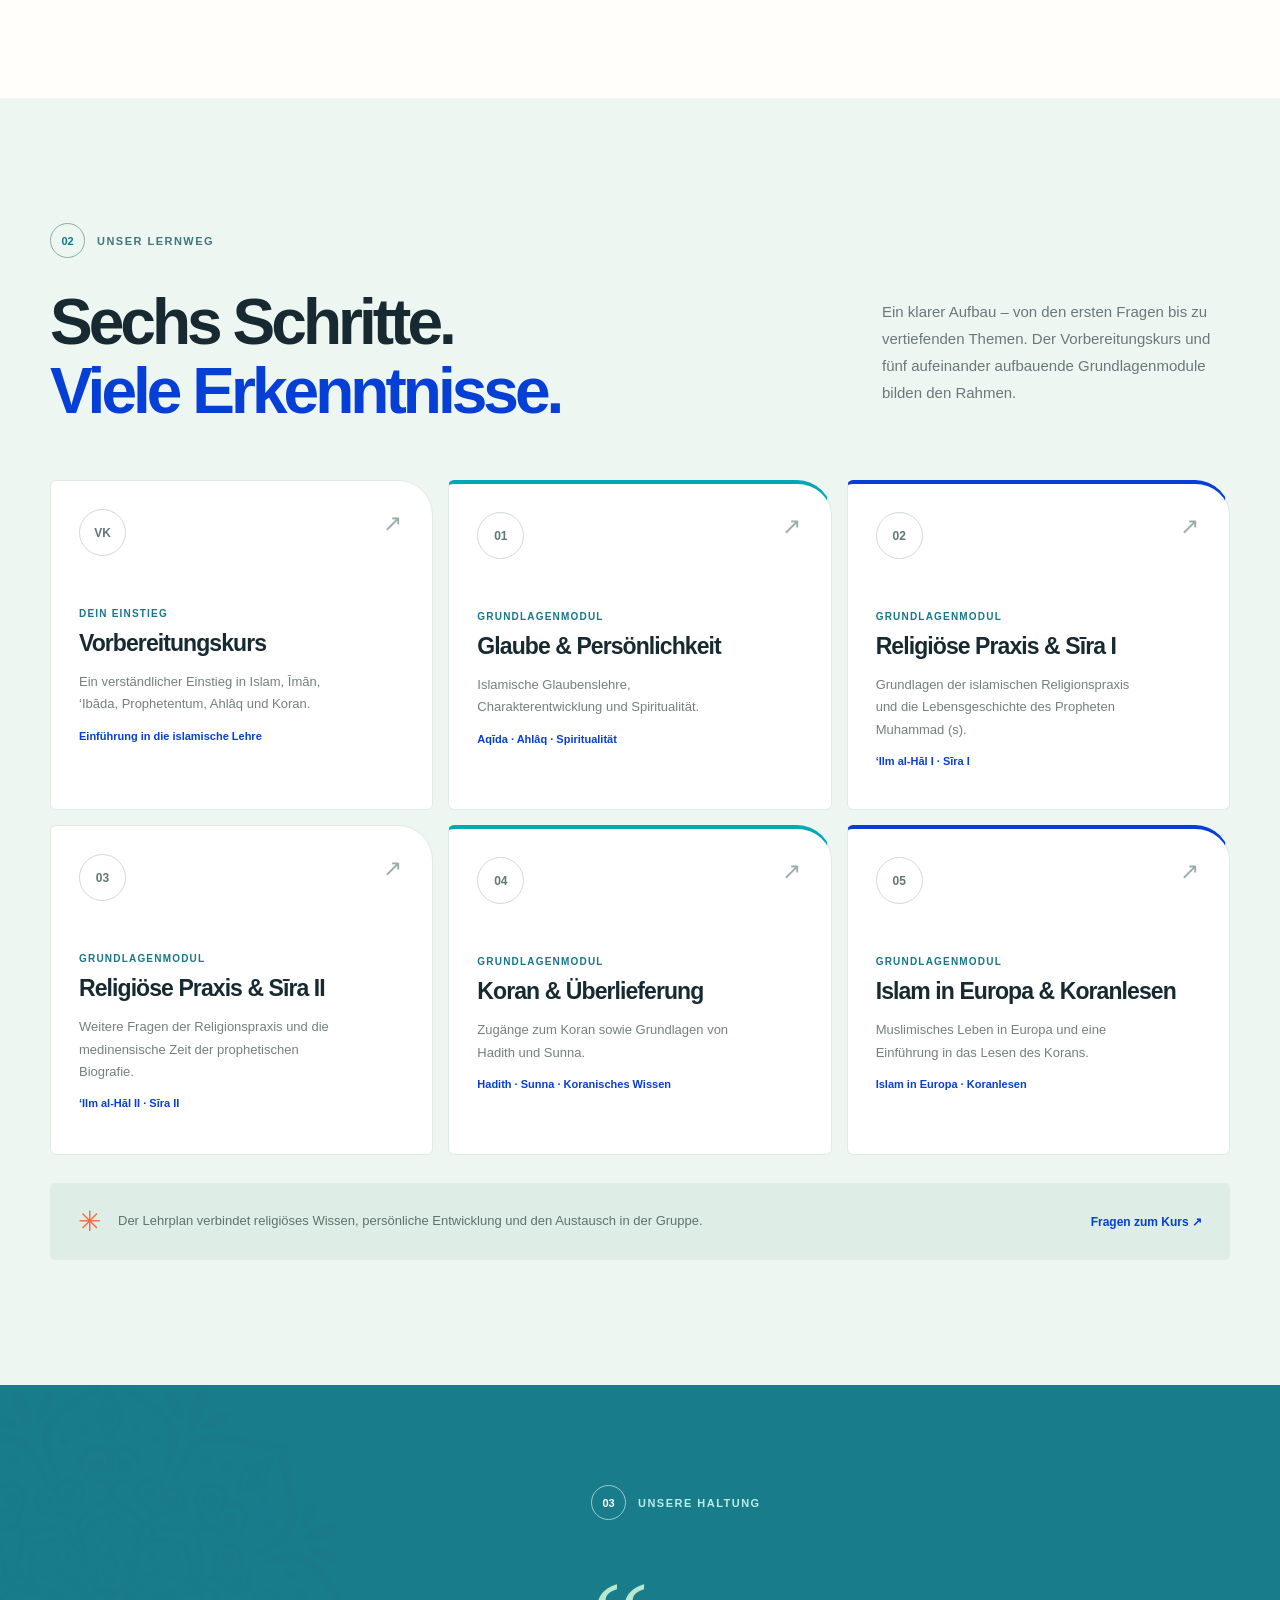
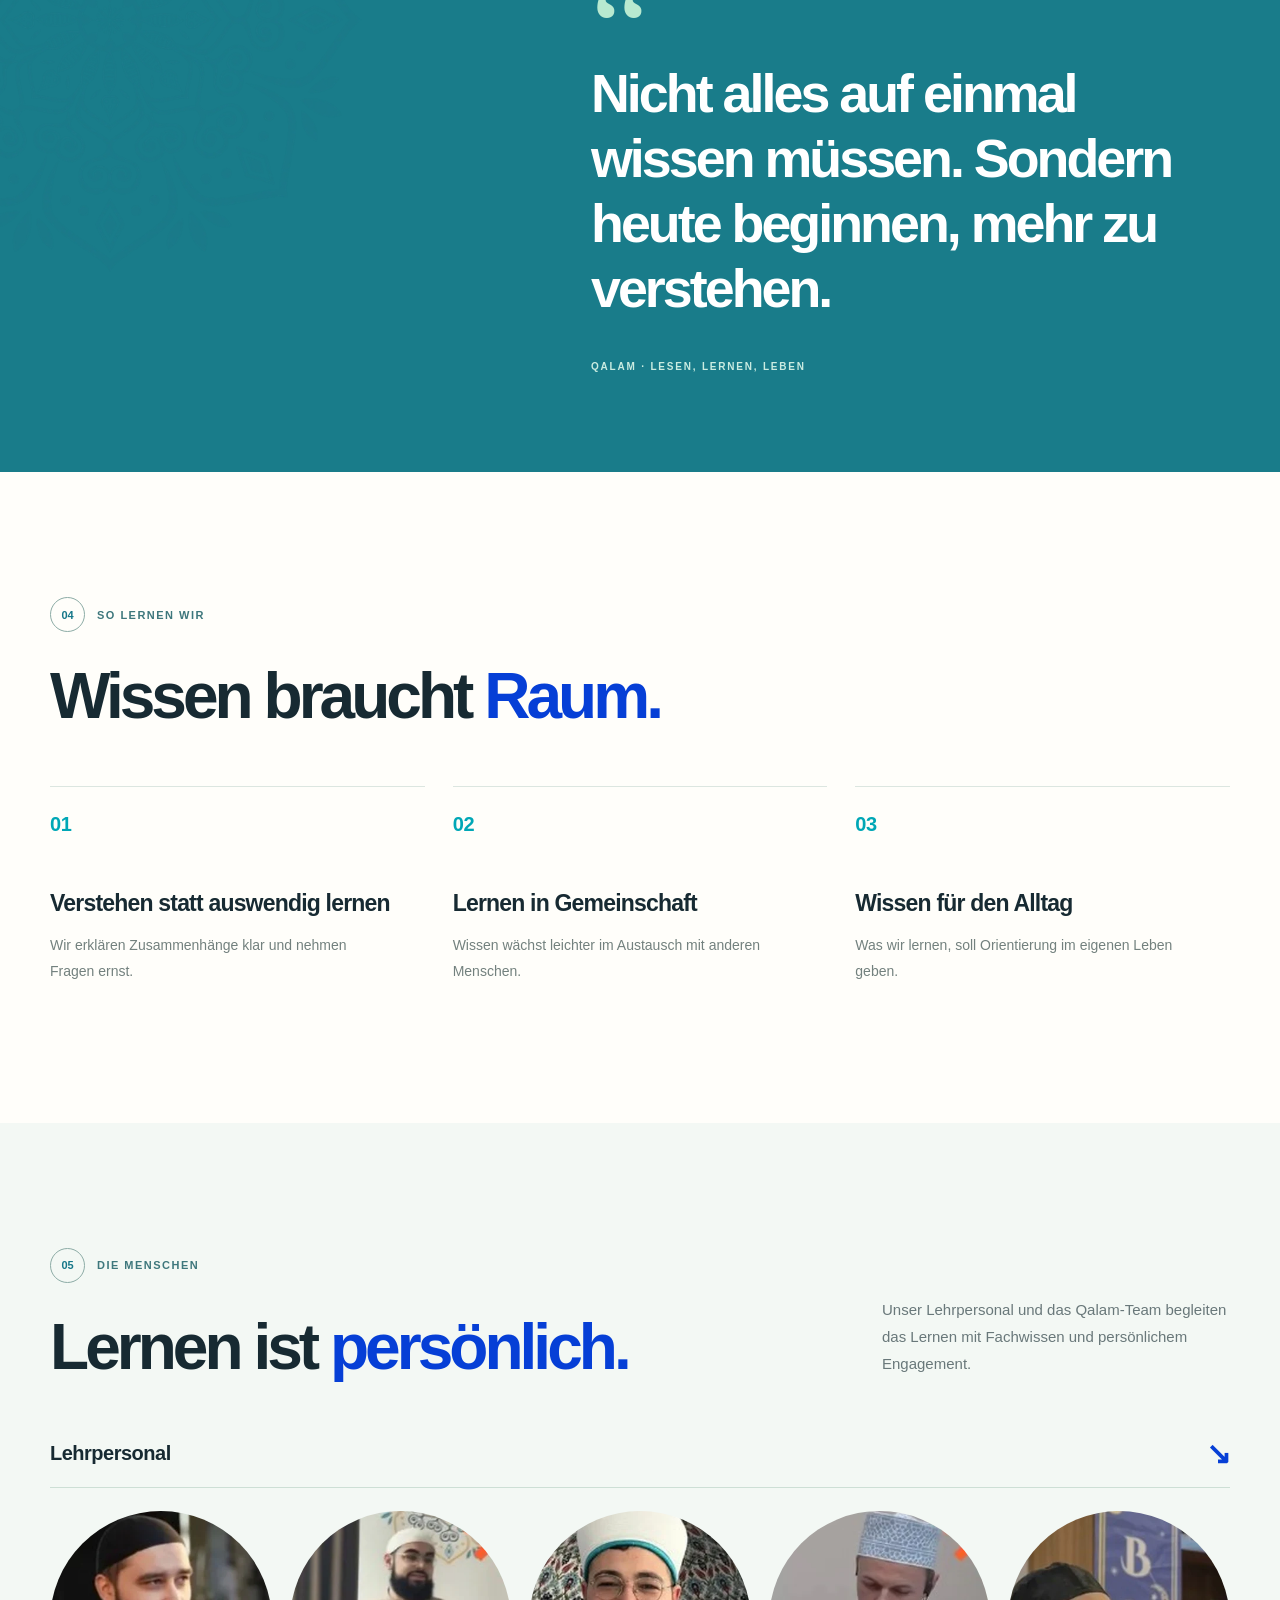
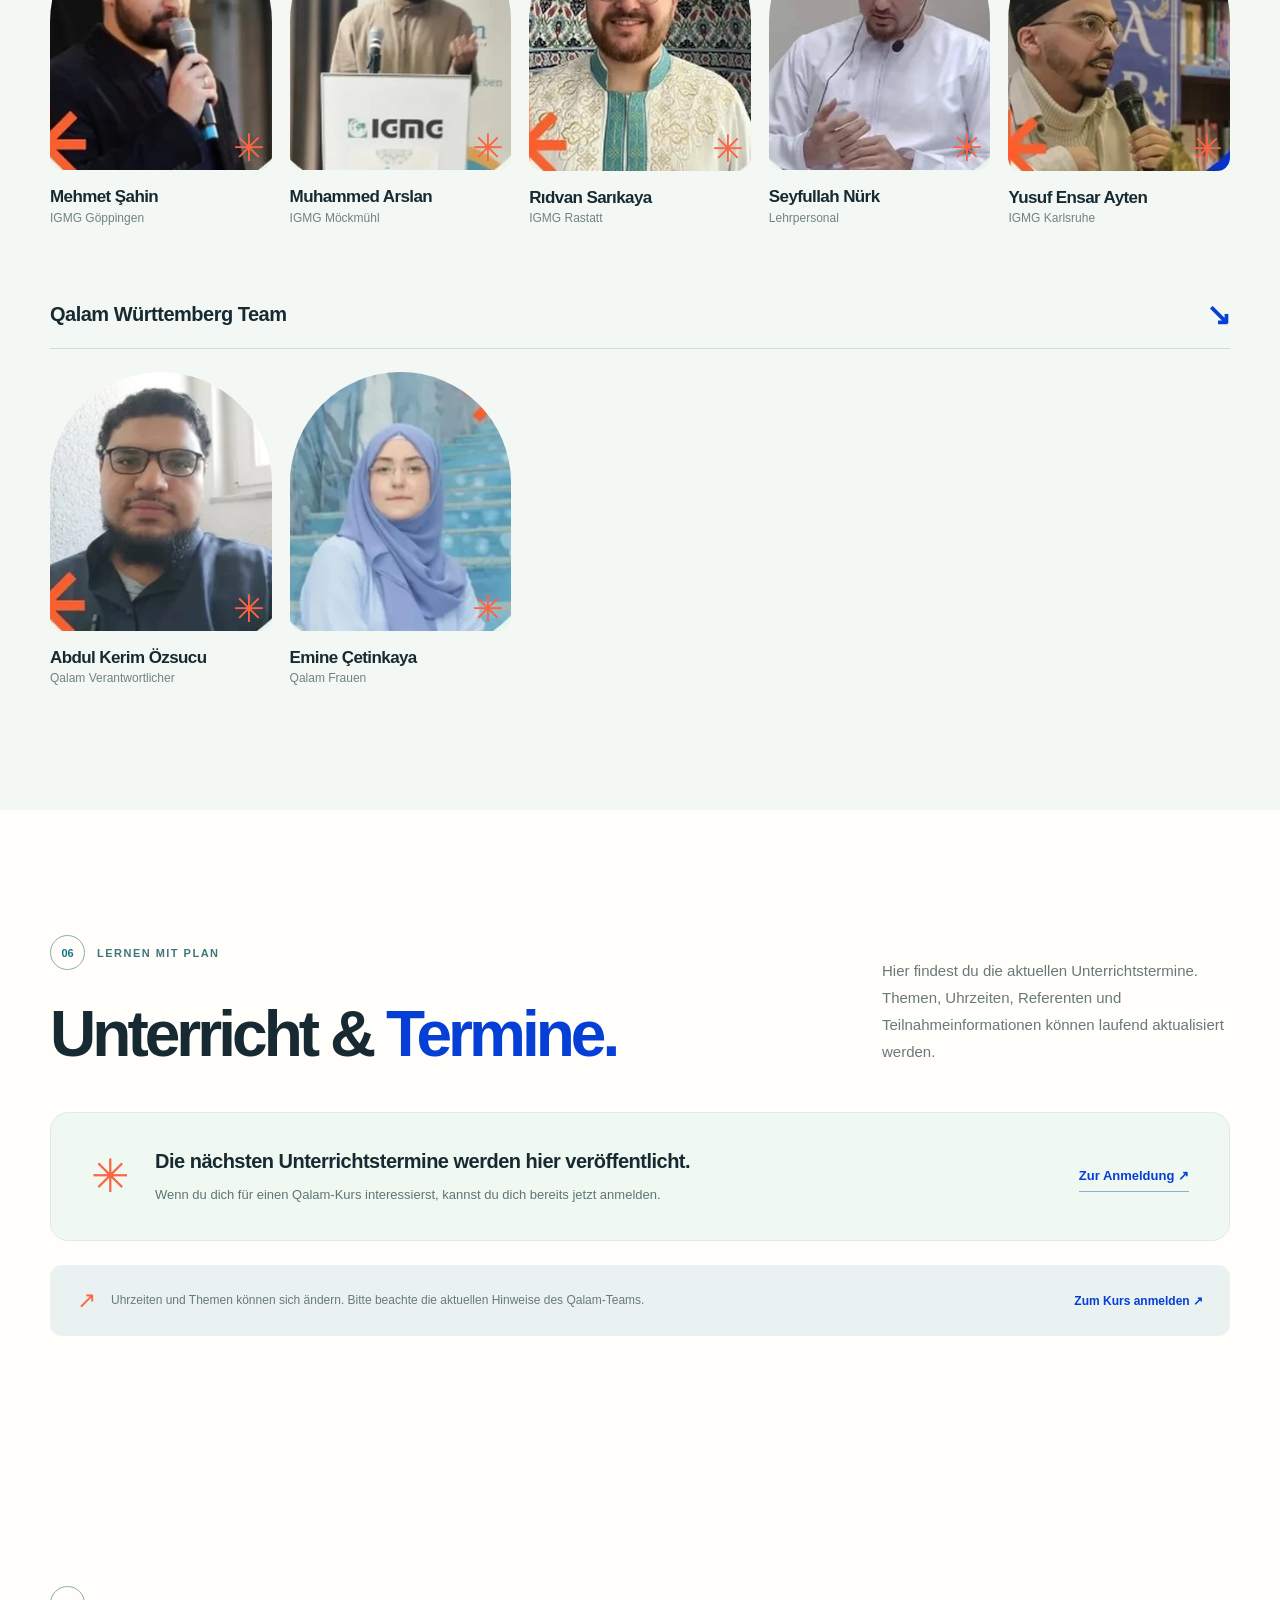
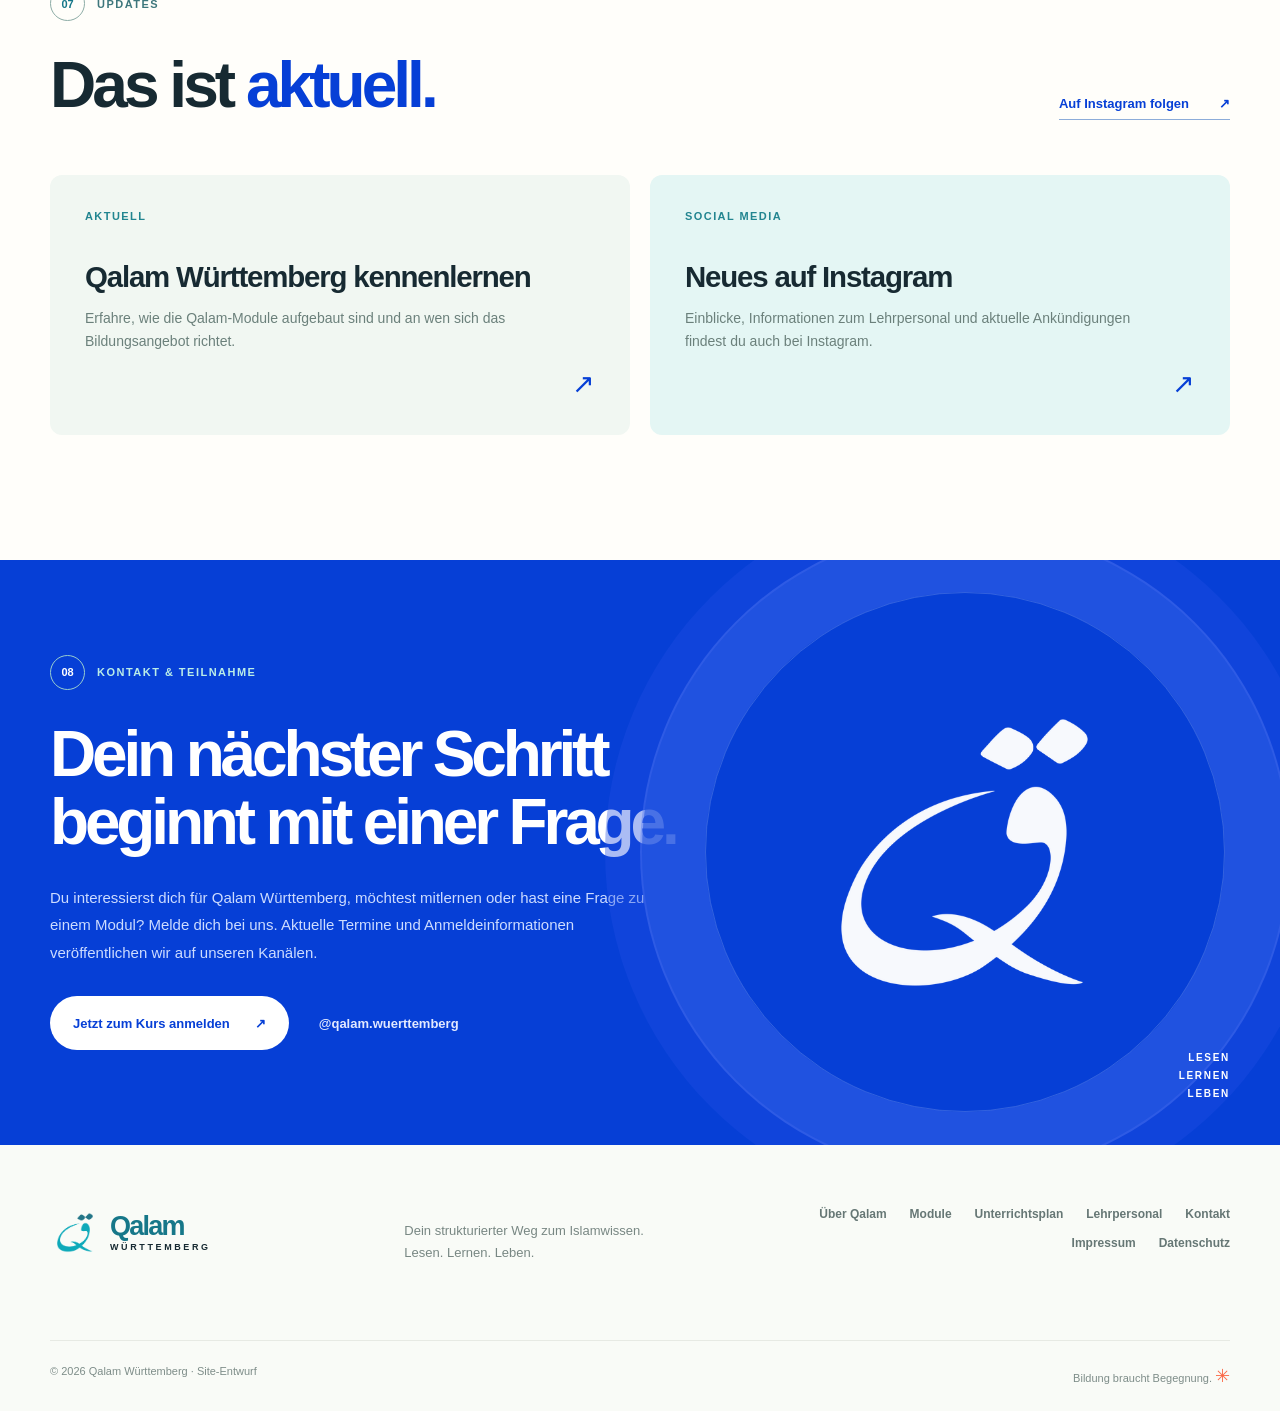
==== commit 37737af8: "Add files via upload" ====
--- a/index.html
+++ b/index.html
@@ -12,7 +12,7 @@
 </head>
 <body>
   <a class="skip-link" href="#main">Zum Inhalt springen</a>
-  <div class="announcement"><span class="dot"></span><span>QALAM WÜRTTEMBERG</span><span class="ann-sep"></span><span>Islamwissen auf Deutsch</span><a href="#kontakt">Jetzt informieren <span aria-hidden="true">↗</span></a></div>
+  <div class="announcement"><span class="dot"></span><span>QALAM WÜRTTEMBERG</span><span class="ann-sep"></span><span>Islamwissen auf Deutsch</span><a href="https://tally.so/r/zxpljE" class="registration-link" target="_blank" rel="noopener noreferrer">Jetzt anmelden <span aria-hidden="true">↗</span></a></div>
   <header class="site-header" id="top">
     <div class="container nav-wrap">
       <a href="#top" class="brand" aria-label="Qalam Württemberg – Startseite">
@@ -21,8 +21,8 @@
       </a>
       <button class="nav-toggle" type="button" aria-label="Menü öffnen" aria-expanded="false" aria-controls="main-nav"><span></span><span></span><span></span></button>
       <nav id="main-nav" class="nav-links" aria-label="Hauptnavigation">
-        <a href="#qalam">Über Qalam</a><a href="#module">Module</a><a href="#lehrpersonal">Lehrpersonal</a><a href="#aktuelles">Aktuelles</a>
-        <a href="#kontakt" class="nav-cta">Kontakt <span aria-hidden="true">↗</span></a>
+        <a href="#qalam">Über Qalam</a><a href="#module">Module</a><a href="#stundenplan">Termine</a><a href="#lehrpersonal">Lehrpersonal</a><a href="#aktuelles">Aktuelles</a>
+        <a href="https://tally.so/r/zxpljE" id="nav-registration" class="nav-cta registration-link" target="_blank" rel="noopener noreferrer">Jetzt anmelden <span aria-hidden="true">↗</span></a>
       </nav>
     </div>
   </header>
@@ -34,7 +34,7 @@
           <div class="eyebrow"><span class="eyebrow-dash"></span><span data-field="heroEyebrow">QALAM BILDUNGSAKADEMIE · WÜRTTEMBERG</span></div>
           <h1 id="hero-heading"><span data-field="heroTitle">Wissen, das</span><br><em data-field="heroAccent">Wurzeln schlägt.</em></h1>
           <p class="hero-lead" data-field="heroLead">Dein strukturierter Weg zum Islamwissen. Verständlich, fundiert und auf Deutsch – für Menschen, die Fragen stellen, gemeinsam lernen und im Glauben wachsen möchten.</p>
-          <div class="hero-actions"><a href="#module" class="btn btn-blue">Module entdecken <span aria-hidden="true">↗</span></a><a href="#qalam" class="btn btn-simple">Was ist Qalam? <span aria-hidden="true">→</span></a></div>
+          <div class="hero-actions"><a id="hero-registration" href="https://tally.so/r/zxpljE" class="btn btn-blue registration-link" target="_blank" rel="noopener noreferrer">Jetzt anmelden <span aria-hidden="true">↗</span></a><a href="#module" class="btn btn-simple">Module entdecken <span aria-hidden="true">→</span></a></div>
           <div class="hero-micro"><span class="tiny-star" aria-hidden="true">✳</span><span data-field="heroNote">Deutschsprachig · Online & vor Ort · Ohne Leistungsdruck</span></div>
         </div>
         <div class="hero-art" aria-hidden="true">
@@ -74,10 +74,22 @@
 
     <section class="people section-spacing" id="lehrpersonal" aria-labelledby="people-heading"><div class="container"><div class="section-head"><div><p class="section-kicker"><span class="circle-label">05</span> DIE MENSCHEN</p><h2 id="people-heading">Lernen ist <em>persönlich.</em></h2></div><p class="section-head-side">Unser Lehrpersonal und das Qalam-Team begleiten das Lernen mit Fachwissen und persönlichem Engagement.</p></div><h3 class="people-subtitle">Lehrpersonal <span>↘</span></h3><div id="teachers-grid" class="people-grid"></div><h3 class="people-subtitle space-subtitle">Qalam Württemberg Team <span>↘</span></h3><div id="team-grid" class="people-grid small-team"></div></div></section>
 
-    <section class="updates section-spacing" id="aktuelles" aria-labelledby="updates-heading"><div class="container"><div class="section-head"><div><p class="section-kicker"><span class="circle-label">06</span> UPDATES</p><h2 id="updates-heading">Das ist <em>aktuell.</em></h2></div><a id="news-instagram" class="text-link" href="https://www.instagram.com/qalam.wuerttemberg/" target="_blank" rel="noopener noreferrer">Auf Instagram folgen <span aria-hidden="true">↗</span></a></div><div id="news-grid" class="news-grid"></div></div></section>
 
-    <section class="contact" id="kontakt" aria-labelledby="contact-heading"><div class="container contact-grid"><div><p class="section-kicker light-kicker"><span class="circle-label">07</span> KONTAKT & TEILNAHME</p><h2 id="contact-heading" data-field="contactTitle">Dein nächster Schritt beginnt mit einer Frage.</h2><p data-field="contactText">Du interessierst dich für Qalam Württemberg, möchtest mitlernen oder hast eine Frage zu einem Modul? Melde dich bei uns. Aktuelle Termine und Anmeldeinformationen veröffentlichen wir auf unseren Kanälen.</p><div class="contact-actions"><a id="main-contact" class="btn btn-white" href="https://www.instagram.com/qalam.wuerttemberg/" target="_blank" rel="noopener noreferrer">Nachricht senden <span aria-hidden="true">↗</span></a><a id="contact-insta" class="contact-quiet" href="https://www.instagram.com/qalam.wuerttemberg/" target="_blank" rel="noopener noreferrer">@qalam.wuerttemberg</a></div></div><div class="contact-graphic" aria-hidden="true"><div class="contact-graphic-ring"></div><img src="assets/qalam-icon.webp" alt=""><span>LESEN<br>LERNEN<br>LEBEN</span></div></div></section>
+    <section class="schedule section-spacing" id="stundenplan" aria-labelledby="schedule-heading">
+      <div class="container">
+        <div class="section-head schedule-header">
+          <div><p class="section-kicker"><span class="circle-label">06</span> LERNEN MIT PLAN</p><h2 id="schedule-heading">Unterricht &amp; <em>Termine.</em></h2></div>
+          <p class="section-head-side">Hier findest du die aktuellen Unterrichtstermine. Themen, Uhrzeiten, Referenten und Teilnahmeinformationen können laufend aktualisiert werden.</p>
+        </div>
+        <div id="schedule-grid" class="schedule-grid" aria-live="polite"><div class="schedule-empty"><span class="schedule-empty-icon" aria-hidden="true">✳</span><div><strong>Die nächsten Unterrichtstermine werden hier veröffentlicht.</strong><p>Wenn du dich für einen Qalam-Kurs interessierst, kannst du dich bereits jetzt anmelden.</p></div><a href="https://tally.so/r/zxpljE" class="text-link registration-link" target="_blank" rel="noopener noreferrer">Zur Anmeldung ↗</a></div></div>
+        <div class="schedule-foot"><span class="schedule-foot-icon" aria-hidden="true">↗</span><span>Uhrzeiten und Themen können sich ändern. Bitte beachte die aktuellen Hinweise des Qalam-Teams.</span><a id="schedule-registration" href="https://tally.so/r/zxpljE" class="registration-link" target="_blank" rel="noopener noreferrer">Zum Kurs anmelden <span aria-hidden="true">↗</span></a></div>
+      </div>
+    </section>
+
+    <section class="updates section-spacing" id="aktuelles" aria-labelledby="updates-heading"><div class="container"><div class="section-head"><div><p class="section-kicker"><span class="circle-label">07</span> UPDATES</p><h2 id="updates-heading">Das ist <em>aktuell.</em></h2></div><a id="news-instagram" class="text-link" href="https://www.instagram.com/qalam.wuerttemberg/" target="_blank" rel="noopener noreferrer">Auf Instagram folgen <span aria-hidden="true">↗</span></a></div><div id="news-grid" class="news-grid"></div></div></section>
+
+    <section class="contact" id="kontakt" aria-labelledby="contact-heading"><div class="container contact-grid"><div><p class="section-kicker light-kicker"><span class="circle-label">08</span> KONTAKT & TEILNAHME</p><h2 id="contact-heading" data-field="contactTitle">Dein nächster Schritt beginnt mit einer Frage.</h2><p data-field="contactText">Du interessierst dich für Qalam Württemberg, möchtest mitlernen oder hast eine Frage zu einem Modul? Melde dich bei uns. Aktuelle Termine und Anmeldeinformationen veröffentlichen wir auf unseren Kanälen.</p><div class="contact-actions"><a id="main-contact" class="btn btn-white registration-link" href="https://tally.so/r/zxpljE" target="_blank" rel="noopener noreferrer">Jetzt zum Kurs anmelden <span aria-hidden="true">↗</span></a><a id="contact-insta" class="contact-quiet" href="https://www.instagram.com/qalam.wuerttemberg/" target="_blank" rel="noopener noreferrer">@qalam.wuerttemberg</a></div></div><div class="contact-graphic" aria-hidden="true"><div class="contact-graphic-ring"></div><img src="assets/qalam-icon.webp" alt=""><span>LESEN<br>LERNEN<br>LEBEN</span></div></div></section>
   </main>
-  <footer class="site-footer"><div class="container footer-main"><a href="#top" class="brand footer-brand"><img src="assets/qalam-icon.webp" alt="" width="50" height="50"><span class="brand-word"><strong>Qalam</strong><span>WÜRTTEMBERG</span></span></a><p>Dein strukturierter Weg zum Islamwissen.<br><span data-field="tagline">Lesen. Lernen. Leben.</span></p><div class="footer-links"><a href="#qalam">Über Qalam</a><a href="#module">Module</a><a href="#lehrpersonal">Lehrpersonal</a><a href="#kontakt">Kontakt</a><a href="impressum.html">Impressum</a><a href="datenschutz.html">Datenschutz</a></div></div><div class="container footer-bottom"><span>© <span id="year">2026</span> Qalam Württemberg · Site-Entwurf</span><span>Bildung braucht Begegnung. <span aria-hidden="true">✳</span></span></div></footer>
+  <footer class="site-footer"><div class="container footer-main"><a href="#top" class="brand footer-brand"><img src="assets/qalam-icon.webp" alt="" width="50" height="50"><span class="brand-word"><strong>Qalam</strong><span>WÜRTTEMBERG</span></span></a><p>Dein strukturierter Weg zum Islamwissen.<br><span data-field="tagline">Lesen. Lernen. Leben.</span></p><div class="footer-links"><a href="#qalam">Über Qalam</a><a href="#module">Module</a><a href="#stundenplan">Unterrichtsplan</a><a href="#lehrpersonal">Lehrpersonal</a><a href="#kontakt">Kontakt</a><a href="impressum.html">Impressum</a><a href="datenschutz.html">Datenschutz</a></div></div><div class="container footer-bottom"><span>© <span id="year">2026</span> Qalam Württemberg · Site-Entwurf</span><span>Bildung braucht Begegnung. <span aria-hidden="true">✳</span></span></div></footer>
 </body>
 </html>
--- a/styles.css
+++ b/styles.css
@@ -16,3 +16,42 @@
 @media(max-width:780px){.container{width:calc(100% - 38px)}.announcement{font-size:9px;gap:7px}.announcement a{display:none}.nav-wrap{height:72px}.brand img{height:45px;width:45px}.brand-word strong{font-size:24px}.nav-toggle{display:block}.nav-links{display:none;position:absolute;top:72px;left:0;right:0;background:#fffefa;border-bottom:1px solid var(--line);flex-direction:column;align-items:stretch;padding:16px 20px 24px;gap:0;box-shadow:0 15px 30px #17332a16}.nav-links.open{display:flex}.nav-links>a{padding:13px 8px}.nav-links .nav-cta{align-self:stretch;justify-content:space-between;margin-top:8px;padding:15px}.hero-grid{grid-template-columns:1fr;min-height:0}.hero-copy{padding:64px 0 40px}.hero h1{font-size:clamp(54px,10vw,82px);margin:23px 0}.hero-lead{font-size:15px;max-width:610px}.hero-art{height:400px;margin:0 -19px}.hero-art-bg{top:7%;bottom:8%}.hero-flower{top:7%;left:calc(50% - 175px);width:350px;height:350px}.circle-outline{width:330px;height:330px;top:6%;left:calc(50% - 165px)}.circle-turquoise{width:290px;height:290px;top:11%;left:calc(50% - 145px)}.ribbon-blue{width:510px;height:190px;top:42%;left:calc(50% - 255px);border-width:42px}.ribbon-yellow{top:2%;left:60%}.hero-card-floating{bottom:5%;left:8%;font-size:25px}.hero-caption{right:8%;bottom:4%}.spark-one{right:11%;top:10%}.hero-bottomline>.container{gap:20px;min-height:58px}.hero-bottomline .container>span:not(.hero-scroll){font-size:12px}.hero-scroll{font-size:8px}.section-spacing{padding:80px 0}.intro-grid{grid-template-columns:1fr;gap:0}.intro-right{padding-top:25px}.intro h2,.section-head h2{font-size:clamp(44px,7.5vw,65px)}.stats-strip{grid-template-columns:1fr 1fr;row-gap:20px;margin-top:55px}.stats-strip>div{padding:10px 15px!important}.stats-strip>div:nth-child(2){border-right:0}.section-head{flex-direction:column;align-items:start;gap:20px}.section-head-side{max-width:600px}.modules-grid{grid-template-columns:1fr 1fr}.module-card{min-height:315px}.quote-grid{min-height:390px;grid-template-columns:1fr}.quote-flower{display:none}.quote-content{padding:90px 0}.quote-mark{margin-top:40px}.values-grid{gap:15px}.people-grid{grid-template-columns:repeat(3,1fr)}.small-team{grid-template-columns:repeat(3,1fr)}.contact-grid{grid-template-columns:1fr}.contact-grid>div:first-child{padding:80px 0 10px}.contact-graphic{min-height:350px}.contact-graphic-ring{height:360px;width:360px}.contact-graphic img{width:250px;height:250px}.contact-graphic span{right:12%;bottom:0}.footer-main{grid-template-columns:1fr 1fr}.footer-links{justify-content:start;grid-column:1/-1}}
 @media(max-width:500px){.announcement .ann-sep,.announcement>span:nth-child(4){display:none}.hero h1{font-size:clamp(46px,12.4vw,63px)}.hero h1 em{white-space:normal}.hero-actions{gap:10px}.btn{font-size:12px;min-height:50px;padding:12px 17px;gap:14px}.hero-micro{font-size:11px;line-height:1.5}.hero-art{height:335px}.hero-flower{width:290px;height:290px;left:calc(50% - 145px)}.circle-outline{width:270px;height:270px;left:calc(50% - 135px)}.circle-turquoise{width:240px;height:240px;left:calc(50% - 120px)}.hero-card-floating{font-size:20px;padding:12px 16px;left:4%}.ribbon-blue{left:calc(50% - 215px);width:430px;height:170px;border-width:31px}.spark-one{font-size:39px}.hero-bottomline .hero-scroll{display:none}.hero-bottomline>.container{justify-content:space-between}.intro h2,.section-head h2{font-size:43px}.intro-right .intro-lead{font-size:17px}.intro-right p{font-size:14px}.stats-strip strong{font-size:27px}.stats-strip>div>span{font-size:9px}.modules-grid{grid-template-columns:1fr}.module-card{min-height:285px}.module-card-body{margin-top:28px}.module-note{flex-wrap:wrap;padding:18px}.module-note a{margin-left:0}.quote-content blockquote{font-size:41px}.values-grid{grid-template-columns:1fr}.value-card h3{margin-top:24px}.value-card{padding-bottom:15px}.people-grid,.small-team{grid-template-columns:1fr 1fr}.person-name{font-size:14px}.person-subtitle{font-size:11px}.news-grid{grid-template-columns:1fr}.contact-grid h2{font-size:43px}.contact-graphic{min-height:305px}.footer-main{grid-template-columns:1fr;gap:12px}.footer-links{grid-column:auto;gap:14px}.footer-bottom{gap:15px;flex-direction:column}}
 @media(prefers-reduced-motion:reduce){html{scroll-behavior:auto}*,*:before,*:after{transition:none!important}}
+
+
+/* Qalam v1.1: accessible compact contact section and portraits on mobile */
+@media(max-width:780px){
+ .contact{isolation:isolate}.contact-grid{min-height:0;position:relative}.contact-grid>div:first-child{position:relative;z-index:3;padding:72px 0 22px}.contact-grid h2{font-size:clamp(39px,7.8vw,56px);line-height:1.1}.contact-grid p:not(.section-kicker){color:#e4edff}.contact-actions{position:relative;z-index:4;gap:16px}.contact-actions .btn-white{color:#063fd6;background:#fff;opacity:1}.contact-actions .contact-quiet{color:#fff;opacity:1}.contact-graphic{z-index:1;height:235px;min-height:235px;overflow:hidden;pointer-events:none}.contact-graphic-ring{width:225px;height:225px;box-shadow:none;background:rgba(255,255,255,.06);border:1px solid rgba(255,255,255,.16)}.contact-graphic img{width:145px;height:145px}.contact-graphic span{right:10%;bottom:14px;color:#fff}.people-avatar{aspect-ratio:1;border-radius:50%}
+}
+@media(max-width:500px){
+ .contact-grid>div:first-child{padding:60px 0 16px}.contact-grid h2{font-size:clamp(36px,9vw,47px)}.contact-grid p:not(.section-kicker){font-size:14px}.contact-actions{display:flex;flex-direction:column;align-items:stretch;gap:17px}.contact-actions .btn-white{width:100%;min-height:55px;justify-content:space-between;padding-inline:21px}.contact-actions .contact-quiet{align-self:flex-start;text-decoration:underline;text-underline-offset:5px}.contact-graphic{height:175px;min-height:175px;justify-content:flex-end;padding-right:35px}.contact-graphic-ring{width:170px;height:170px;right:17px}.contact-graphic img{width:106px;height:106px;margin-right:17px}.contact-graphic span{right:auto;left:5%;bottom:20px;font-size:9px}
+}
+
+/* v1.2: Qalam Termine and registration CTA */
+.nav-links{gap:clamp(12px,1.65vw,28px)}
+.schedule{background:#fffefa;position:relative}
+.schedule .schedule-header{margin-bottom:43px}
+.schedule .schedule-header em{color:var(--blue);font-style:normal}
+.schedule-grid{display:grid;grid-template-columns:repeat(2,minmax(0,1fr));gap:17px}
+.schedule-card{background:#eff8f1;border:1px solid #e3eee6;border-radius:18px;padding:27px 29px;display:flex;flex-direction:column;gap:0;min-height:250px}
+.schedule-card:nth-child(4n+2),.schedule-card:nth-child(4n+3){background:#eaf6f5}
+.schedule-card-top{display:flex;justify-content:space-between;align-items:center;gap:12px;flex-wrap:wrap}
+.schedule-date{color:#277987;font-weight:900;font-size:11px;letter-spacing:.07em;text-transform:uppercase}
+.schedule-mode{color:#173f7a;background:#e2eafa;border-radius:99px;padding:6px 11px;font-size:10px;font-weight:800}
+.schedule-card h3{font-size:clamp(21px,2.4vw,30px);line-height:1.2;letter-spacing:-.045em;margin:28px 0 16px}
+.schedule-subject{font-size:13px;line-height:1.7;color:#657579;margin:0 0 20px}
+.schedule-details{margin-top:auto;display:flex;flex-direction:column;gap:9px;color:#536f72;font-size:12px}
+.schedule-details strong{color:#253f45}
+.schedule-card a{display:inline-flex;margin-top:18px;align-self:flex-start;color:var(--blue);font-weight:850;font-size:12px;border-bottom:1px solid #7ea0f8;padding-bottom:5px}
+.schedule-empty{grid-column:1/-1;padding:35px 40px;background:#eff8f1;border:1px solid #deece3;border-radius:18px;display:flex;gap:25px;align-items:center}
+.schedule-empty-icon{font-size:46px;color:var(--orange);line-height:1}
+.schedule-empty>div{flex:1}
+.schedule-empty strong{display:block;font-size:20px;line-height:1.35;letter-spacing:-.025em}
+.schedule-empty p{font-size:13px;color:#607576;line-height:1.65;margin:9px 0 0}
+.schedule-empty .text-link{white-space:nowrap;margin:0}
+.schedule-foot{margin-top:24px;padding:22px 27px;background:#e9f1f1;border-radius:12px;display:flex;gap:15px;align-items:center}
+.schedule-foot-icon{color:var(--orange);font-size:23px}
+.schedule-foot>span:nth-child(2){color:#687a7b;font-size:12px;line-height:1.6}
+.schedule-foot a{font-size:12px;font-weight:850;color:var(--blue);white-space:nowrap;margin-left:auto}
+@media(max-width:900px){.schedule-grid{grid-template-columns:1fr}.schedule-empty{align-items:flex-start;flex-wrap:wrap}.schedule-empty .text-link{margin-left:70px}}
+@media(max-width:780px){.nav-links{gap:0}.schedule-empty{padding:25px}.schedule-empty .text-link{margin-left:0}.schedule-foot{flex-wrap:wrap}.schedule-foot a{margin-left:0;width:100%;padding-left:38px}}
+@media(max-width:500px){.schedule-card{padding:23px}.schedule-empty{display:block}.schedule-empty-icon{display:block;margin-bottom:13px}.schedule-empty strong{font-size:18px}.schedule-empty .text-link{margin-top:20px}.schedule-foot{padding:21px}}
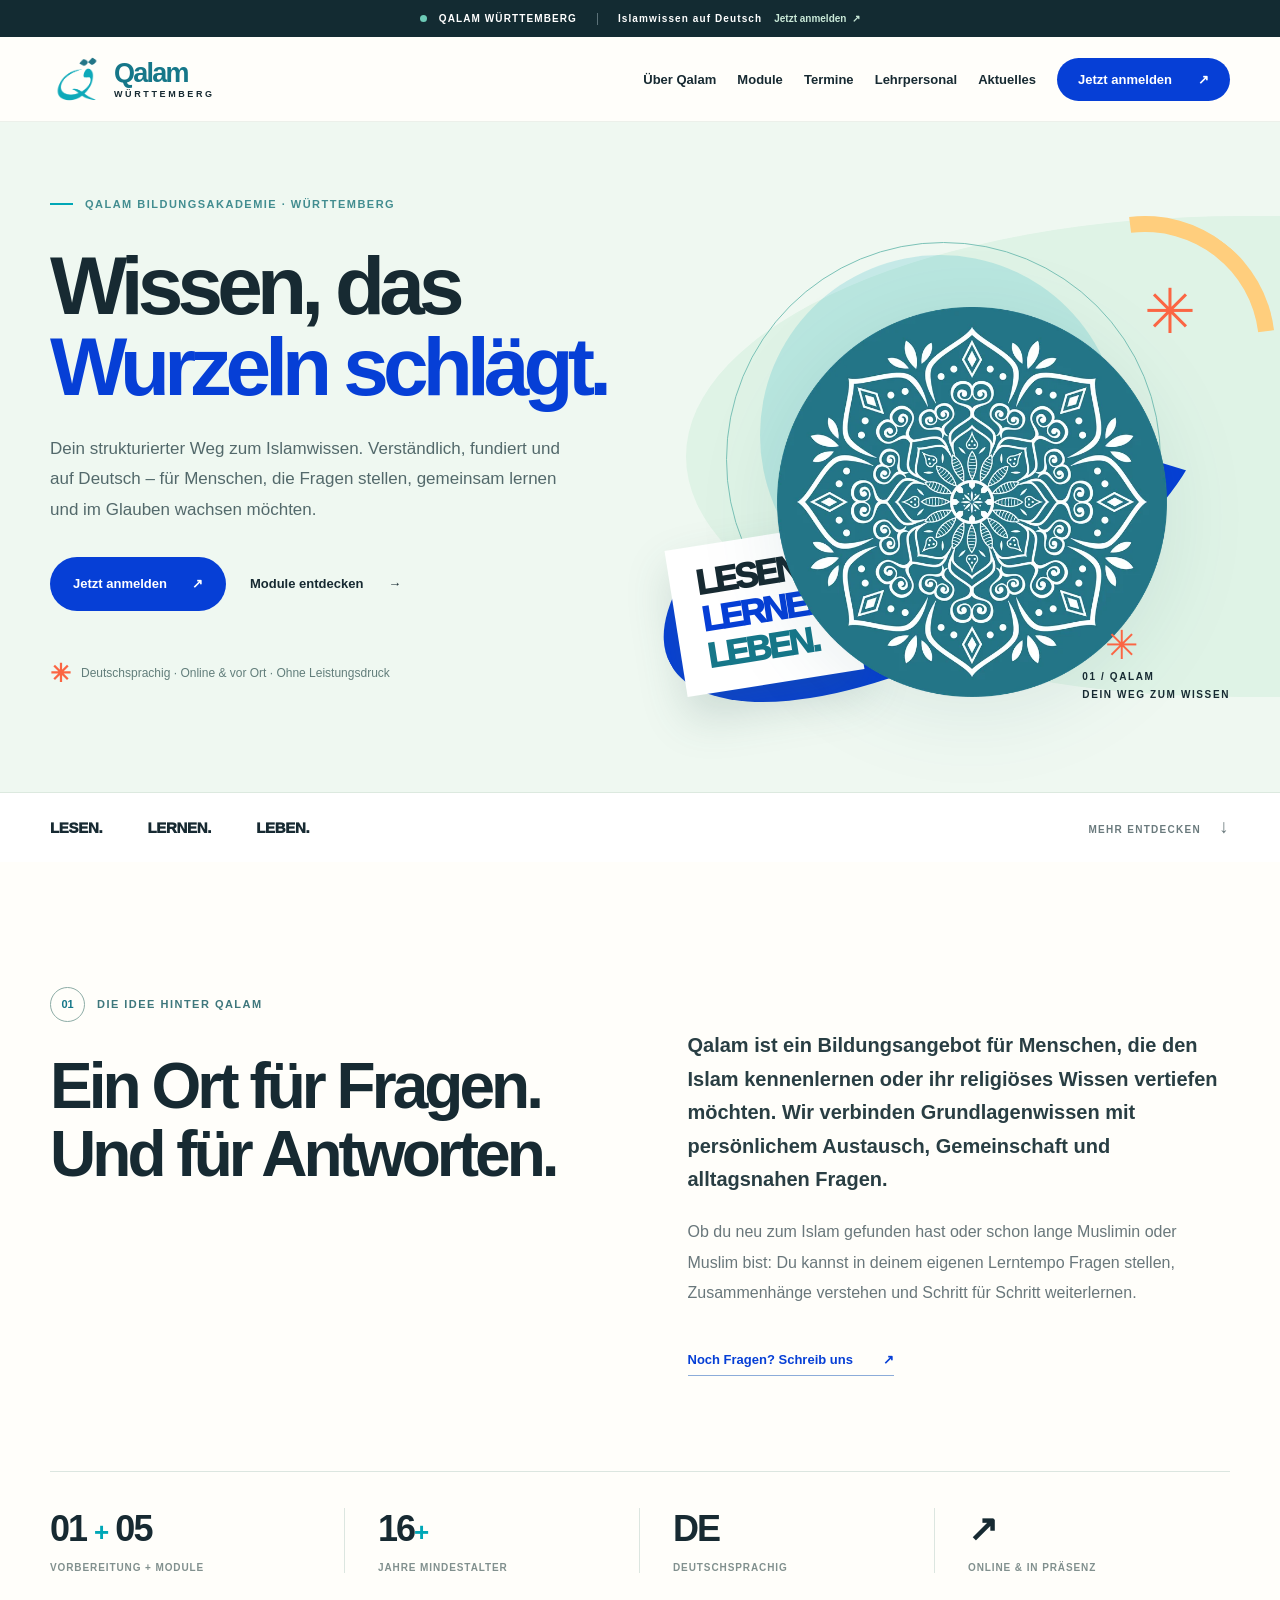
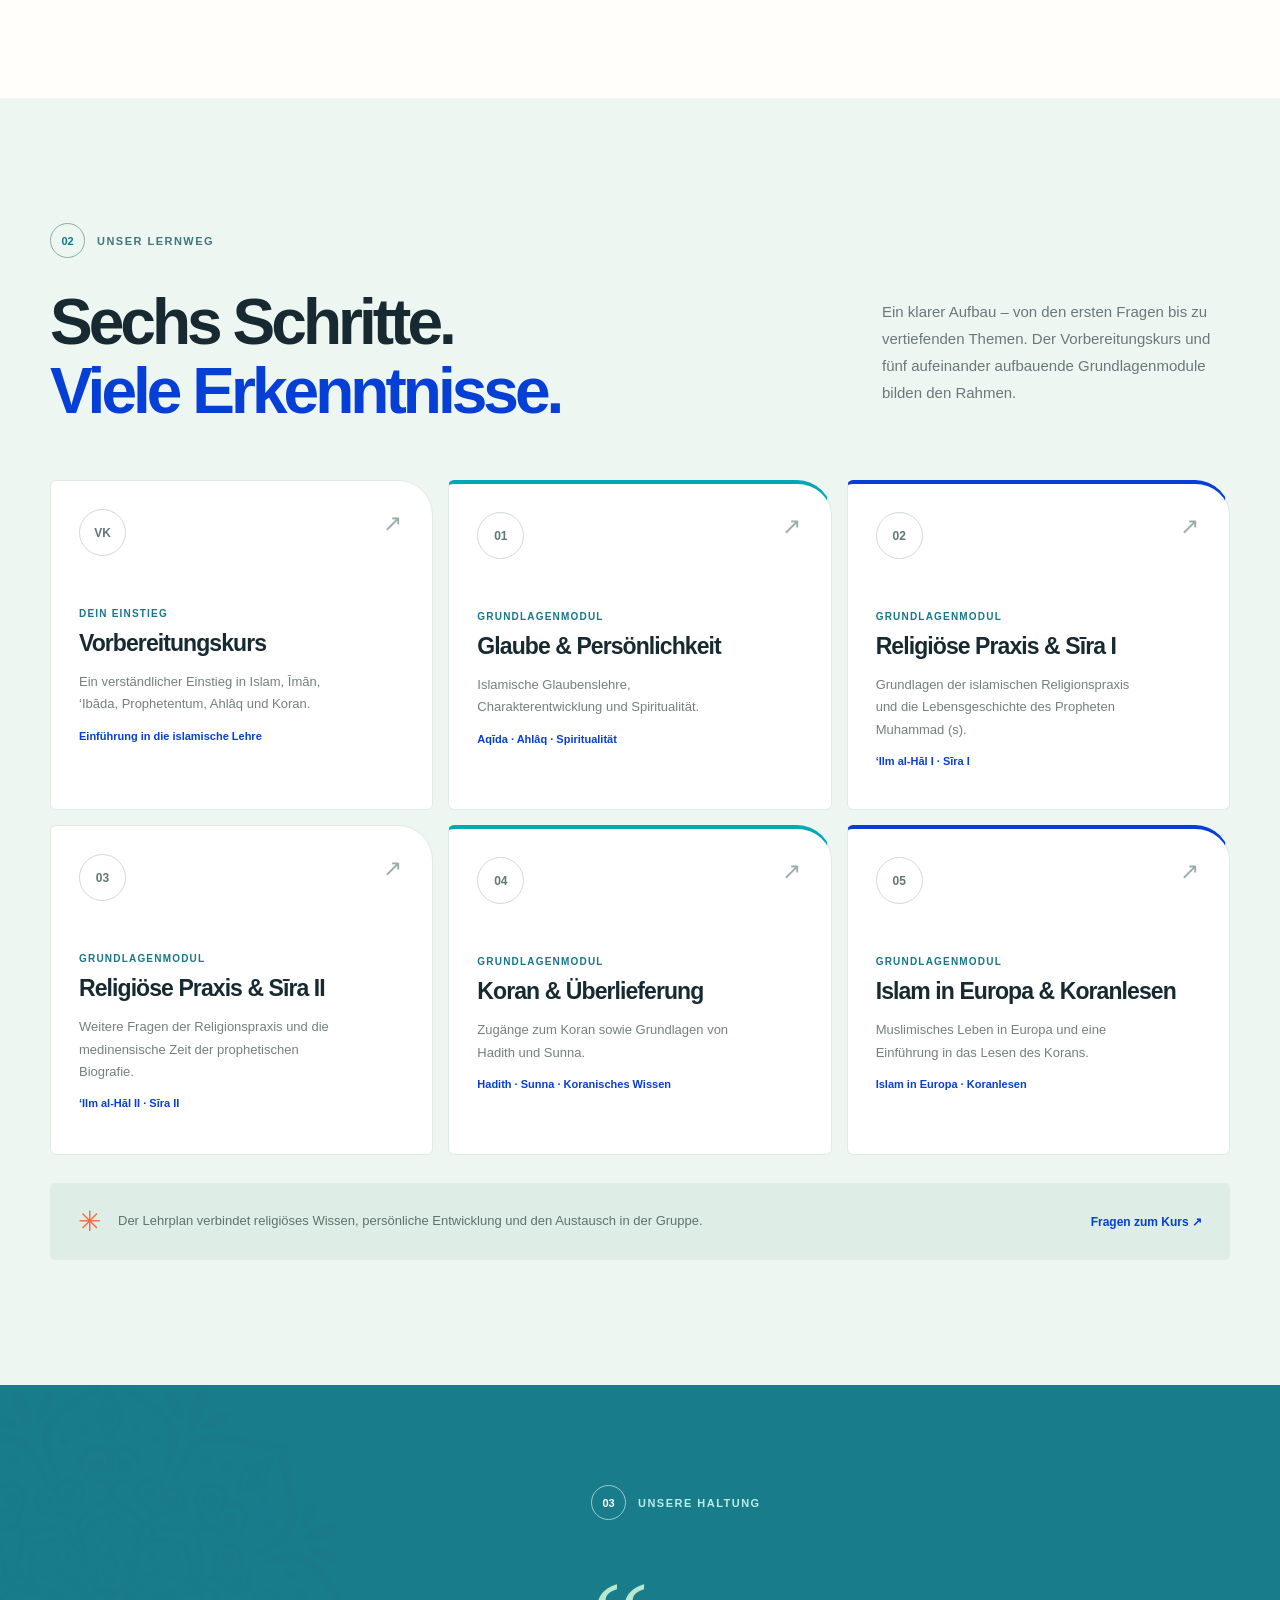
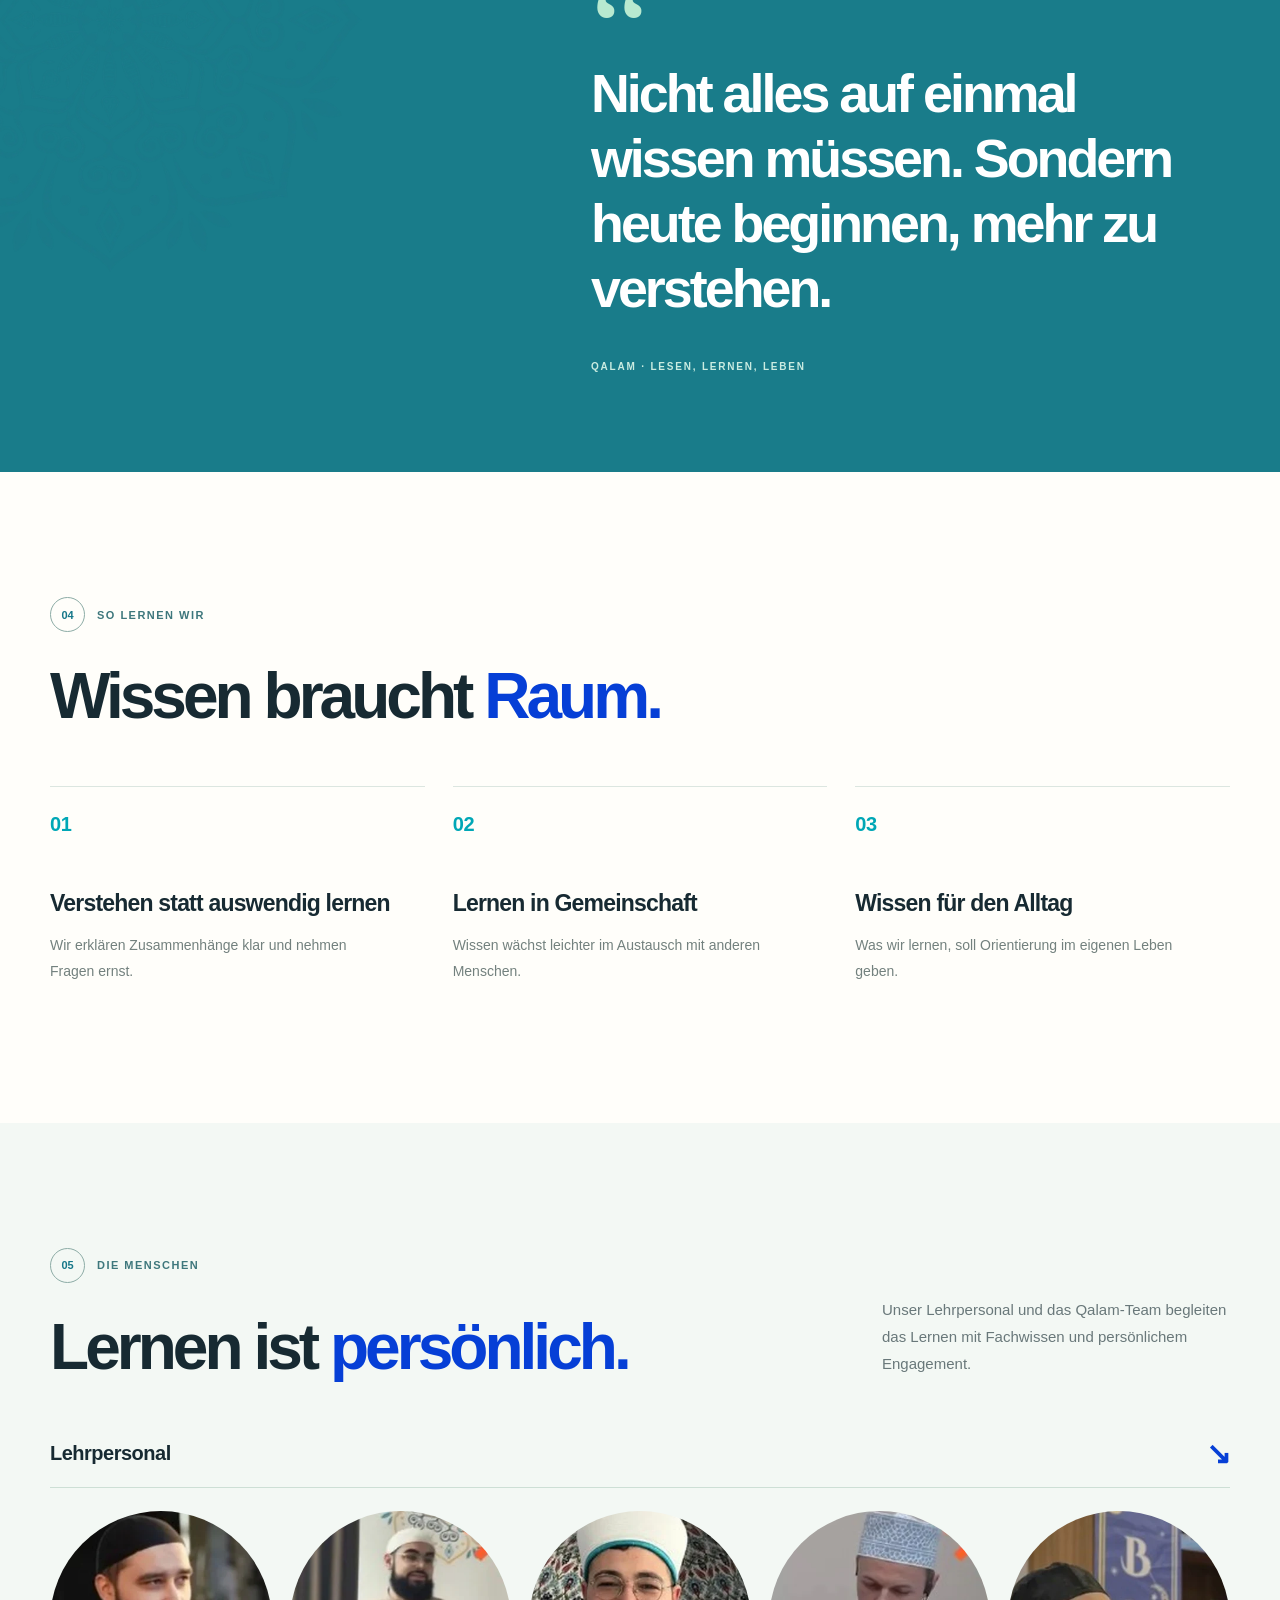
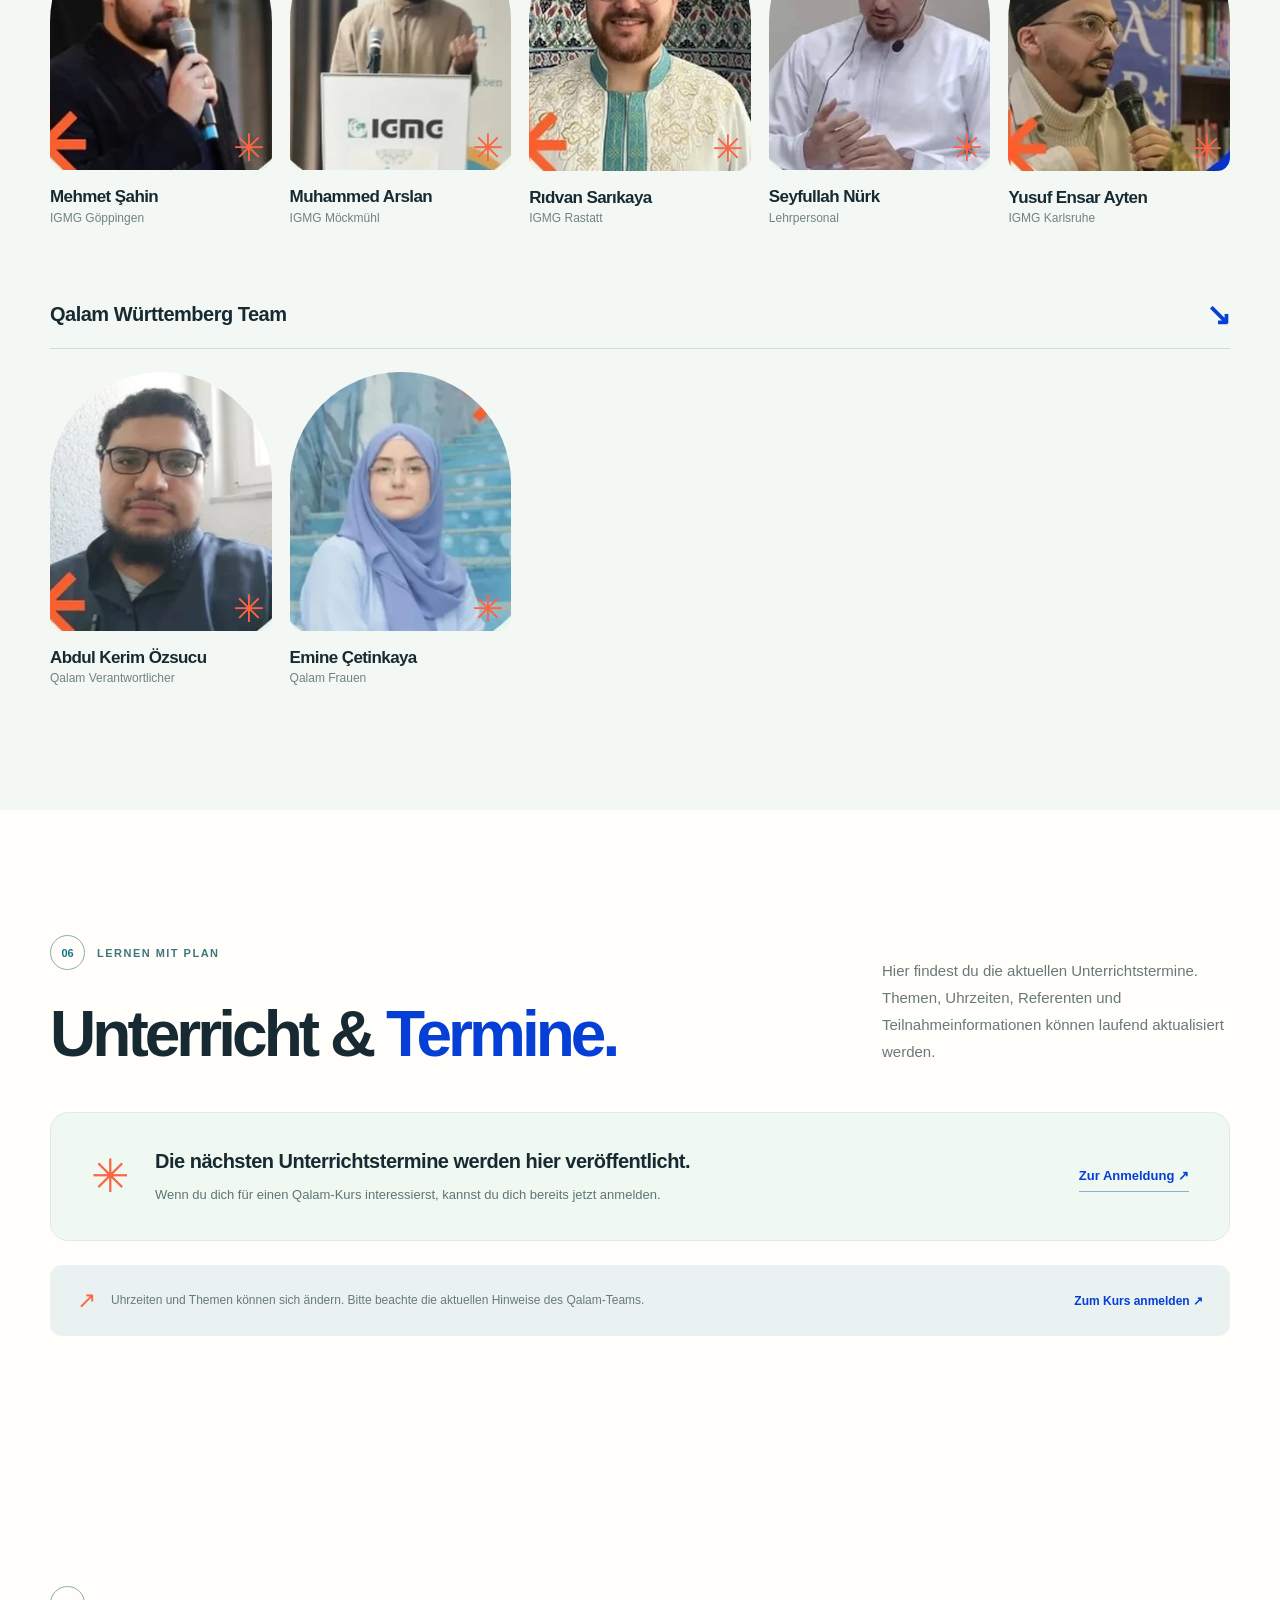
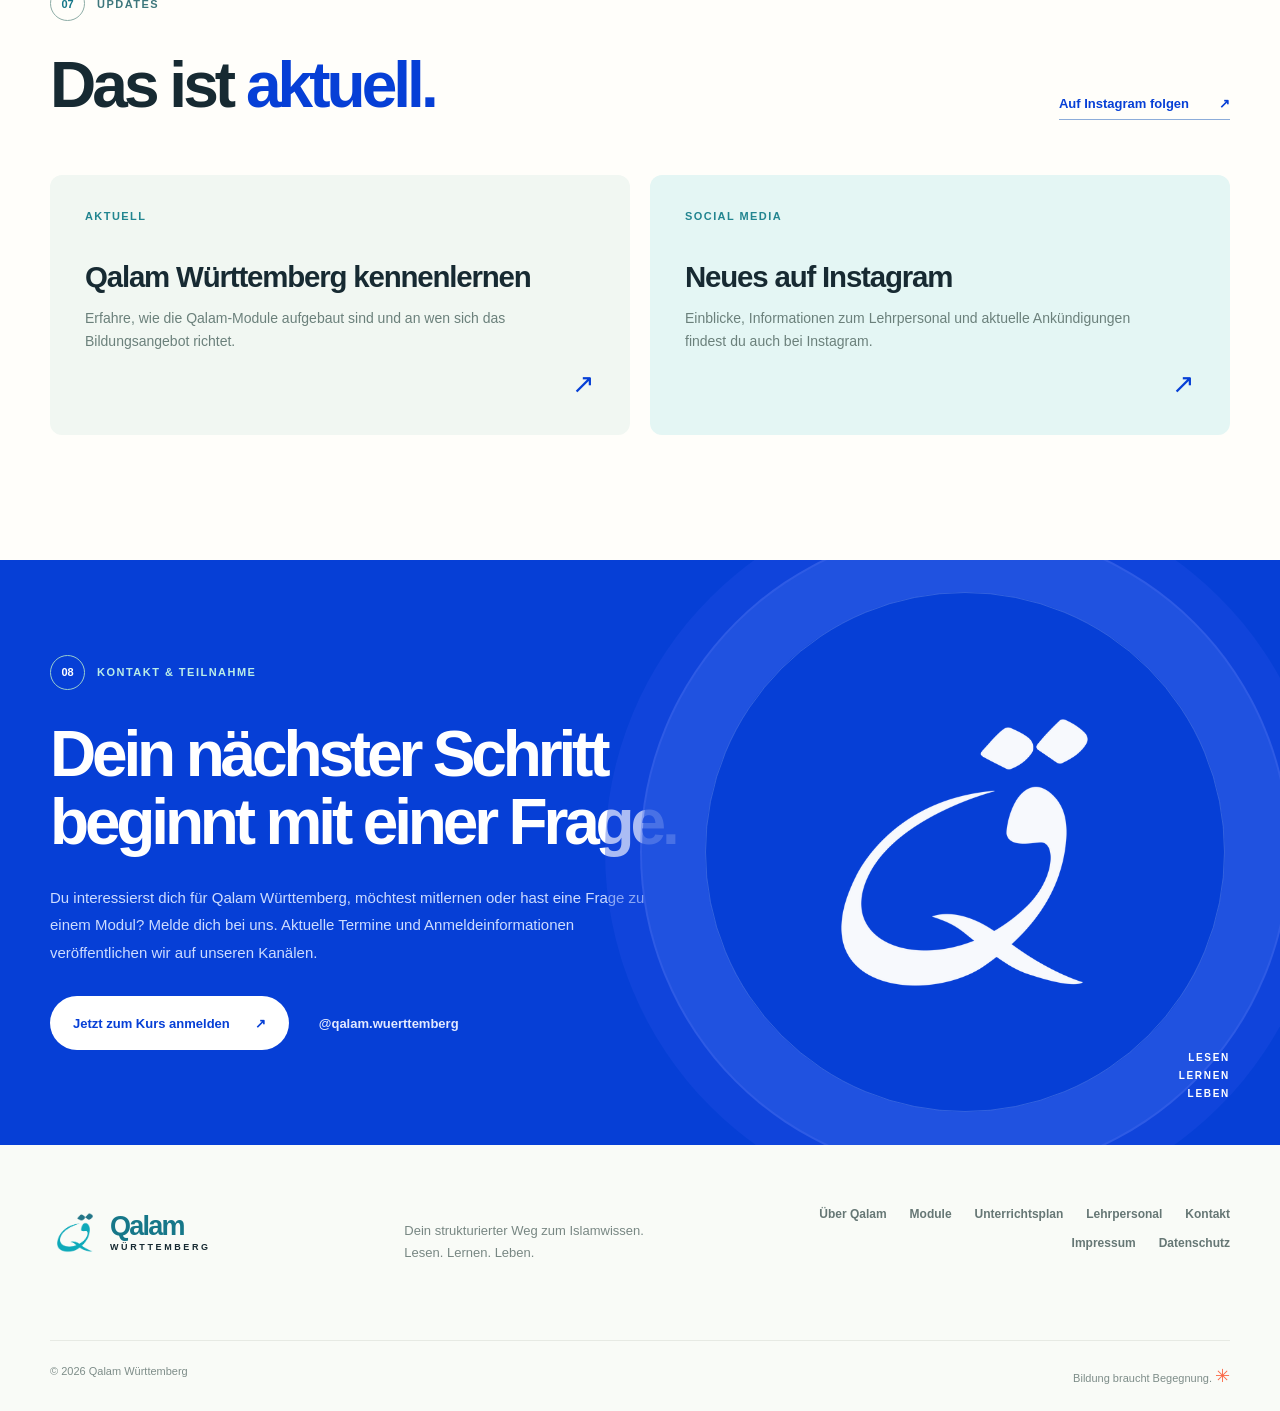
==== commit d71d1065: "Update index.html" ====
--- a/index.html
+++ b/index.html
@@ -90,6 +90,6 @@
 
     <section class="contact" id="kontakt" aria-labelledby="contact-heading"><div class="container contact-grid"><div><p class="section-kicker light-kicker"><span class="circle-label">08</span> KONTAKT & TEILNAHME</p><h2 id="contact-heading" data-field="contactTitle">Dein nächster Schritt beginnt mit einer Frage.</h2><p data-field="contactText">Du interessierst dich für Qalam Württemberg, möchtest mitlernen oder hast eine Frage zu einem Modul? Melde dich bei uns. Aktuelle Termine und Anmeldeinformationen veröffentlichen wir auf unseren Kanälen.</p><div class="contact-actions"><a id="main-contact" class="btn btn-white registration-link" href="https://tally.so/r/zxpljE" target="_blank" rel="noopener noreferrer">Jetzt zum Kurs anmelden <span aria-hidden="true">↗</span></a><a id="contact-insta" class="contact-quiet" href="https://www.instagram.com/qalam.wuerttemberg/" target="_blank" rel="noopener noreferrer">@qalam.wuerttemberg</a></div></div><div class="contact-graphic" aria-hidden="true"><div class="contact-graphic-ring"></div><img src="assets/qalam-icon.webp" alt=""><span>LESEN<br>LERNEN<br>LEBEN</span></div></div></section>
   </main>
-  <footer class="site-footer"><div class="container footer-main"><a href="#top" class="brand footer-brand"><img src="assets/qalam-icon.webp" alt="" width="50" height="50"><span class="brand-word"><strong>Qalam</strong><span>WÜRTTEMBERG</span></span></a><p>Dein strukturierter Weg zum Islamwissen.<br><span data-field="tagline">Lesen. Lernen. Leben.</span></p><div class="footer-links"><a href="#qalam">Über Qalam</a><a href="#module">Module</a><a href="#stundenplan">Unterrichtsplan</a><a href="#lehrpersonal">Lehrpersonal</a><a href="#kontakt">Kontakt</a><a href="impressum.html">Impressum</a><a href="datenschutz.html">Datenschutz</a></div></div><div class="container footer-bottom"><span>© <span id="year">2026</span> Qalam Württemberg · Site-Entwurf</span><span>Bildung braucht Begegnung. <span aria-hidden="true">✳</span></span></div></footer>
+  <footer class="site-footer"><div class="container footer-main"><a href="#top" class="brand footer-brand"><img src="assets/qalam-icon.webp" alt="" width="50" height="50"><span class="brand-word"><strong>Qalam</strong><span>WÜRTTEMBERG</span></span></a><p>Dein strukturierter Weg zum Islamwissen.<br><span data-field="tagline">Lesen. Lernen. Leben.</span></p><div class="footer-links"><a href="#qalam">Über Qalam</a><a href="#module">Module</a><a href="#stundenplan">Unterrichtsplan</a><a href="#lehrpersonal">Lehrpersonal</a><a href="#kontakt">Kontakt</a><a href="impressum.html">Impressum</a><a href="datenschutz.html">Datenschutz</a></div></div><div class="container footer-bottom"><span>© <span id="year">2026</span> Qalam Württemberg </span><span>Bildung braucht Begegnung. <span aria-hidden="true">✳</span></span></div></footer>
 </body>
 </html>
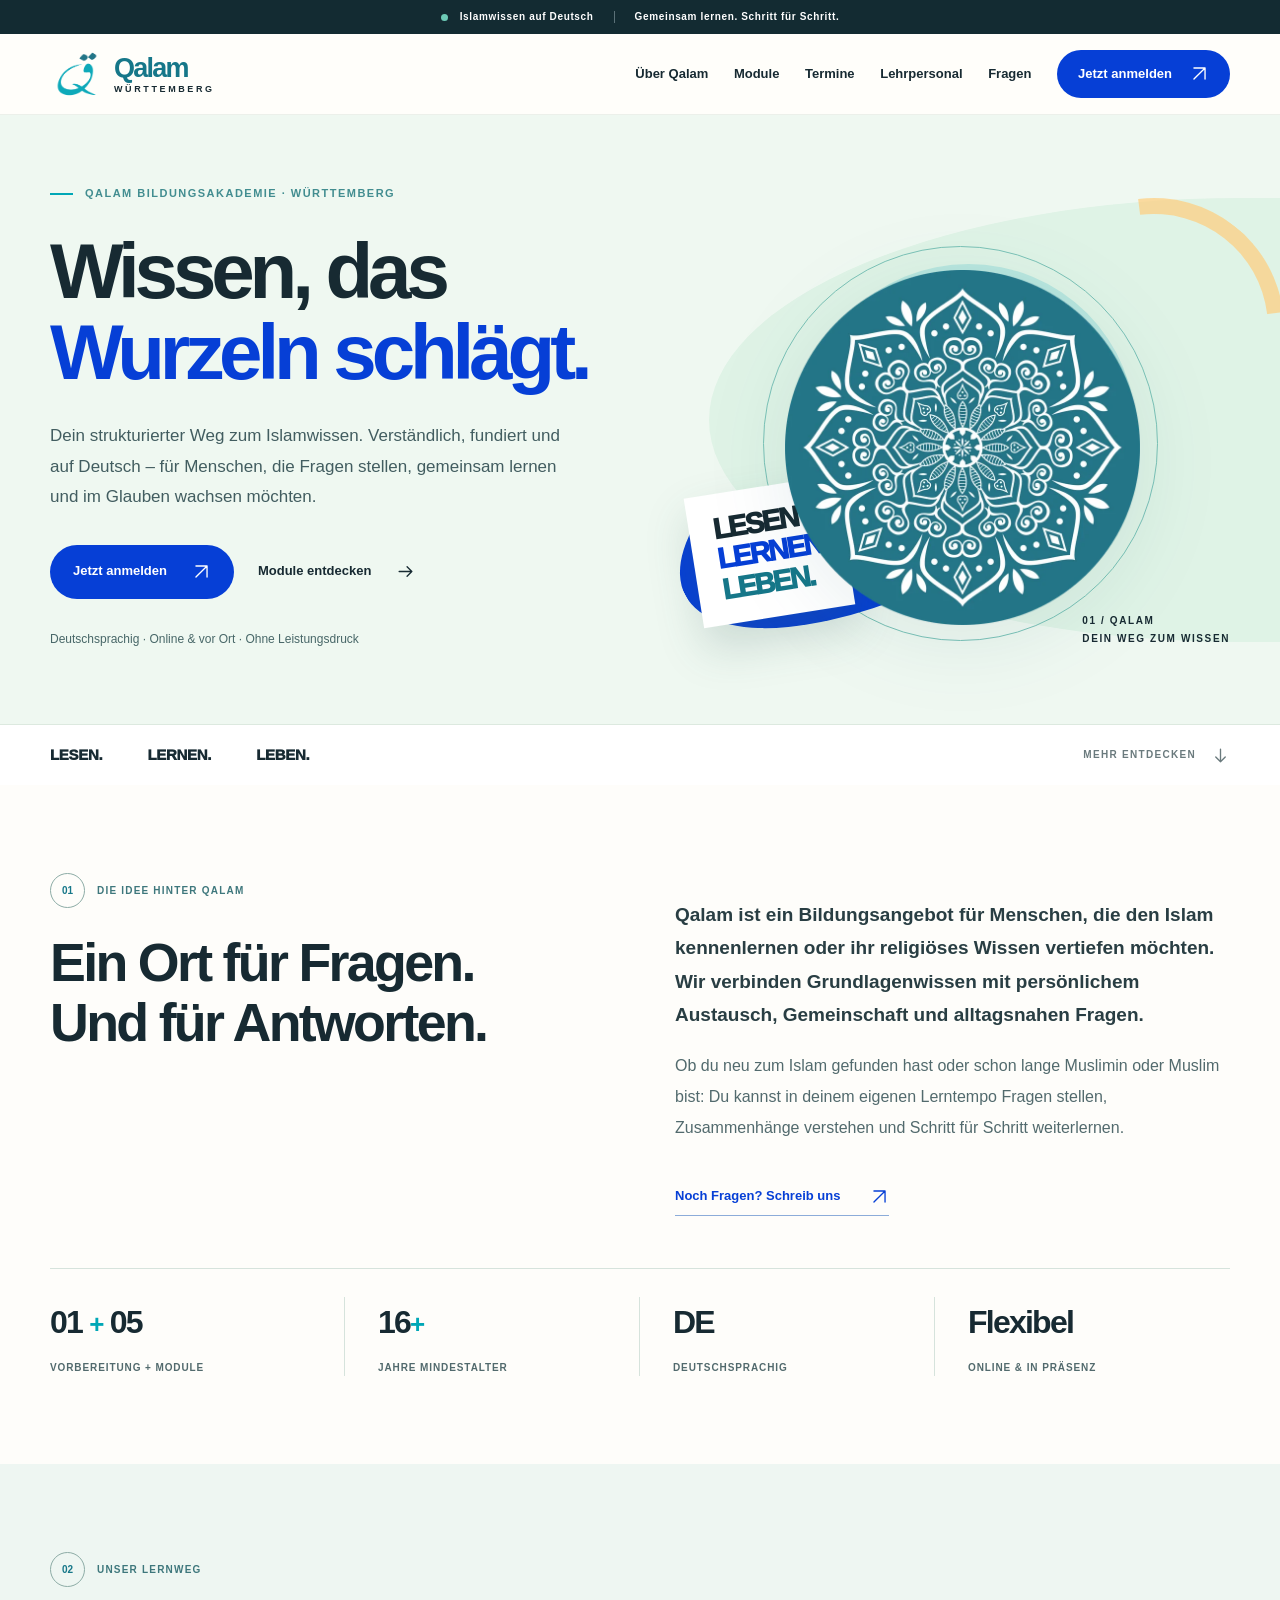
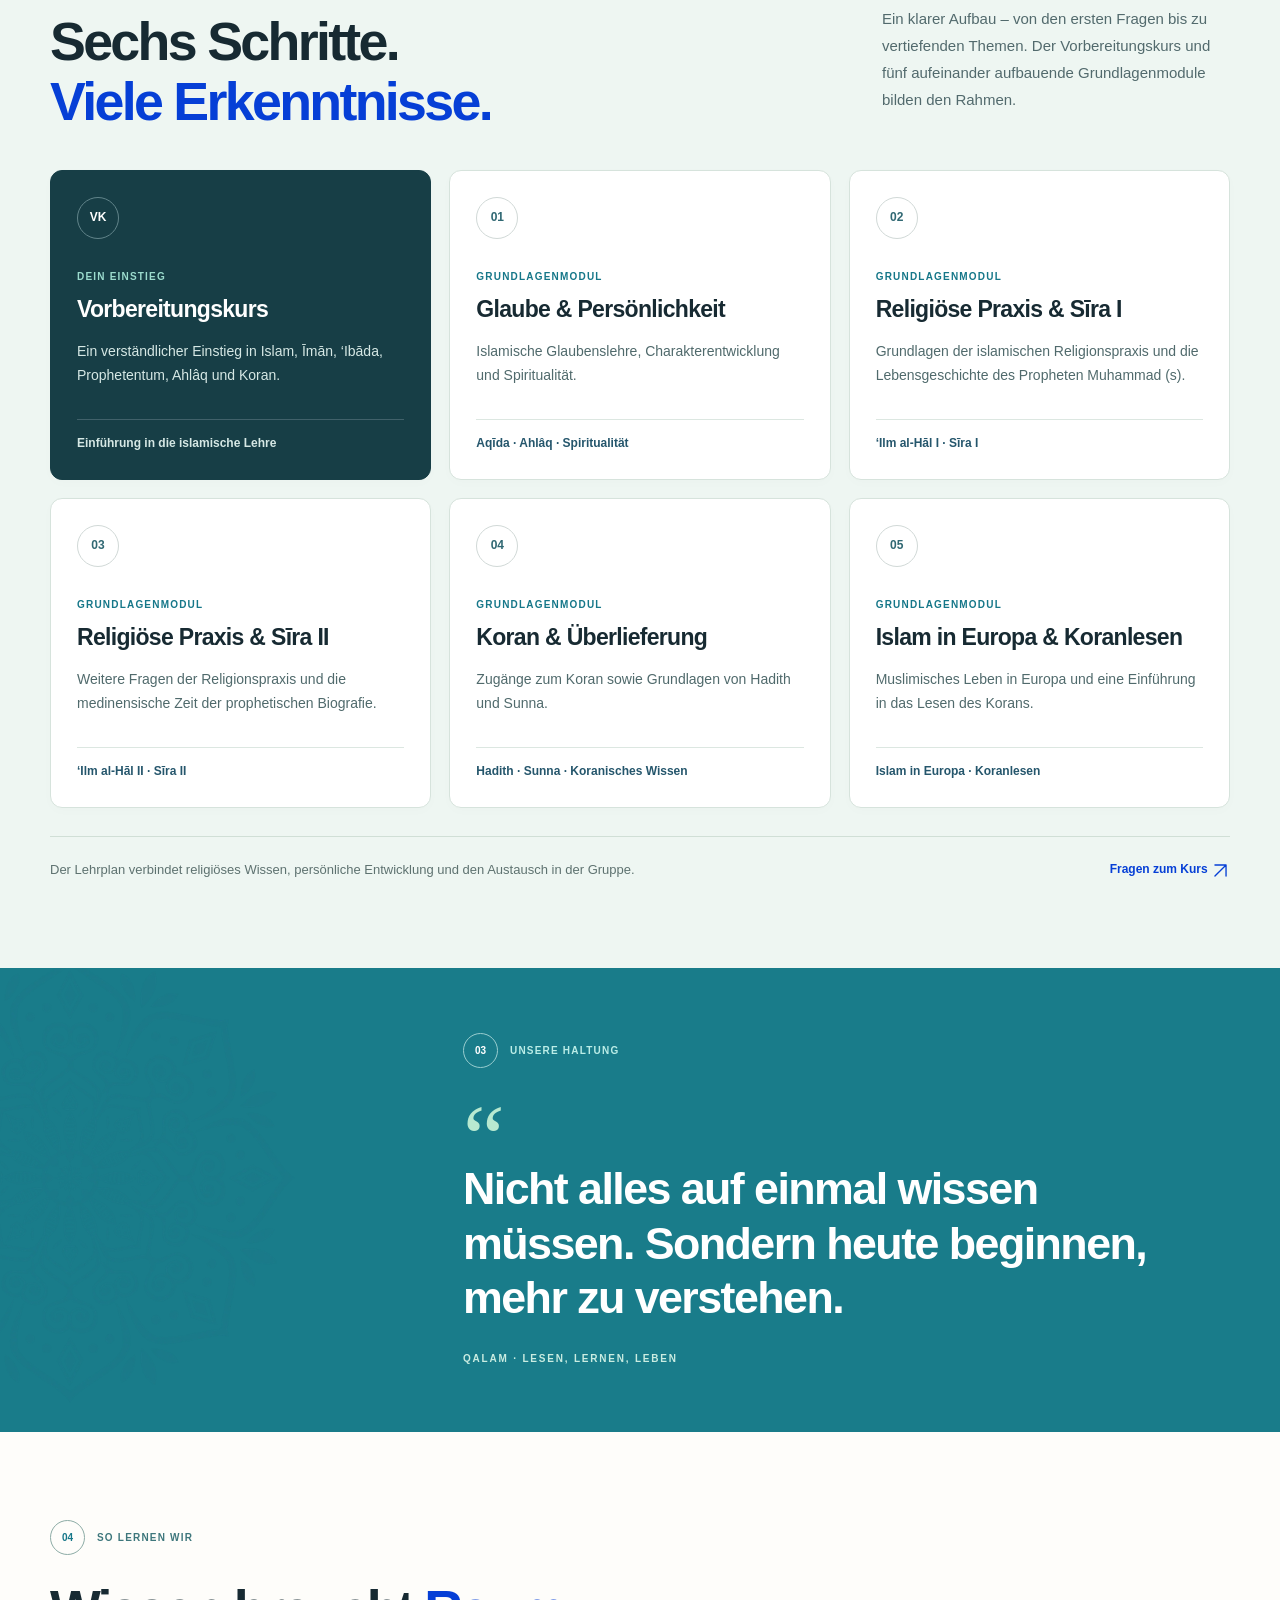
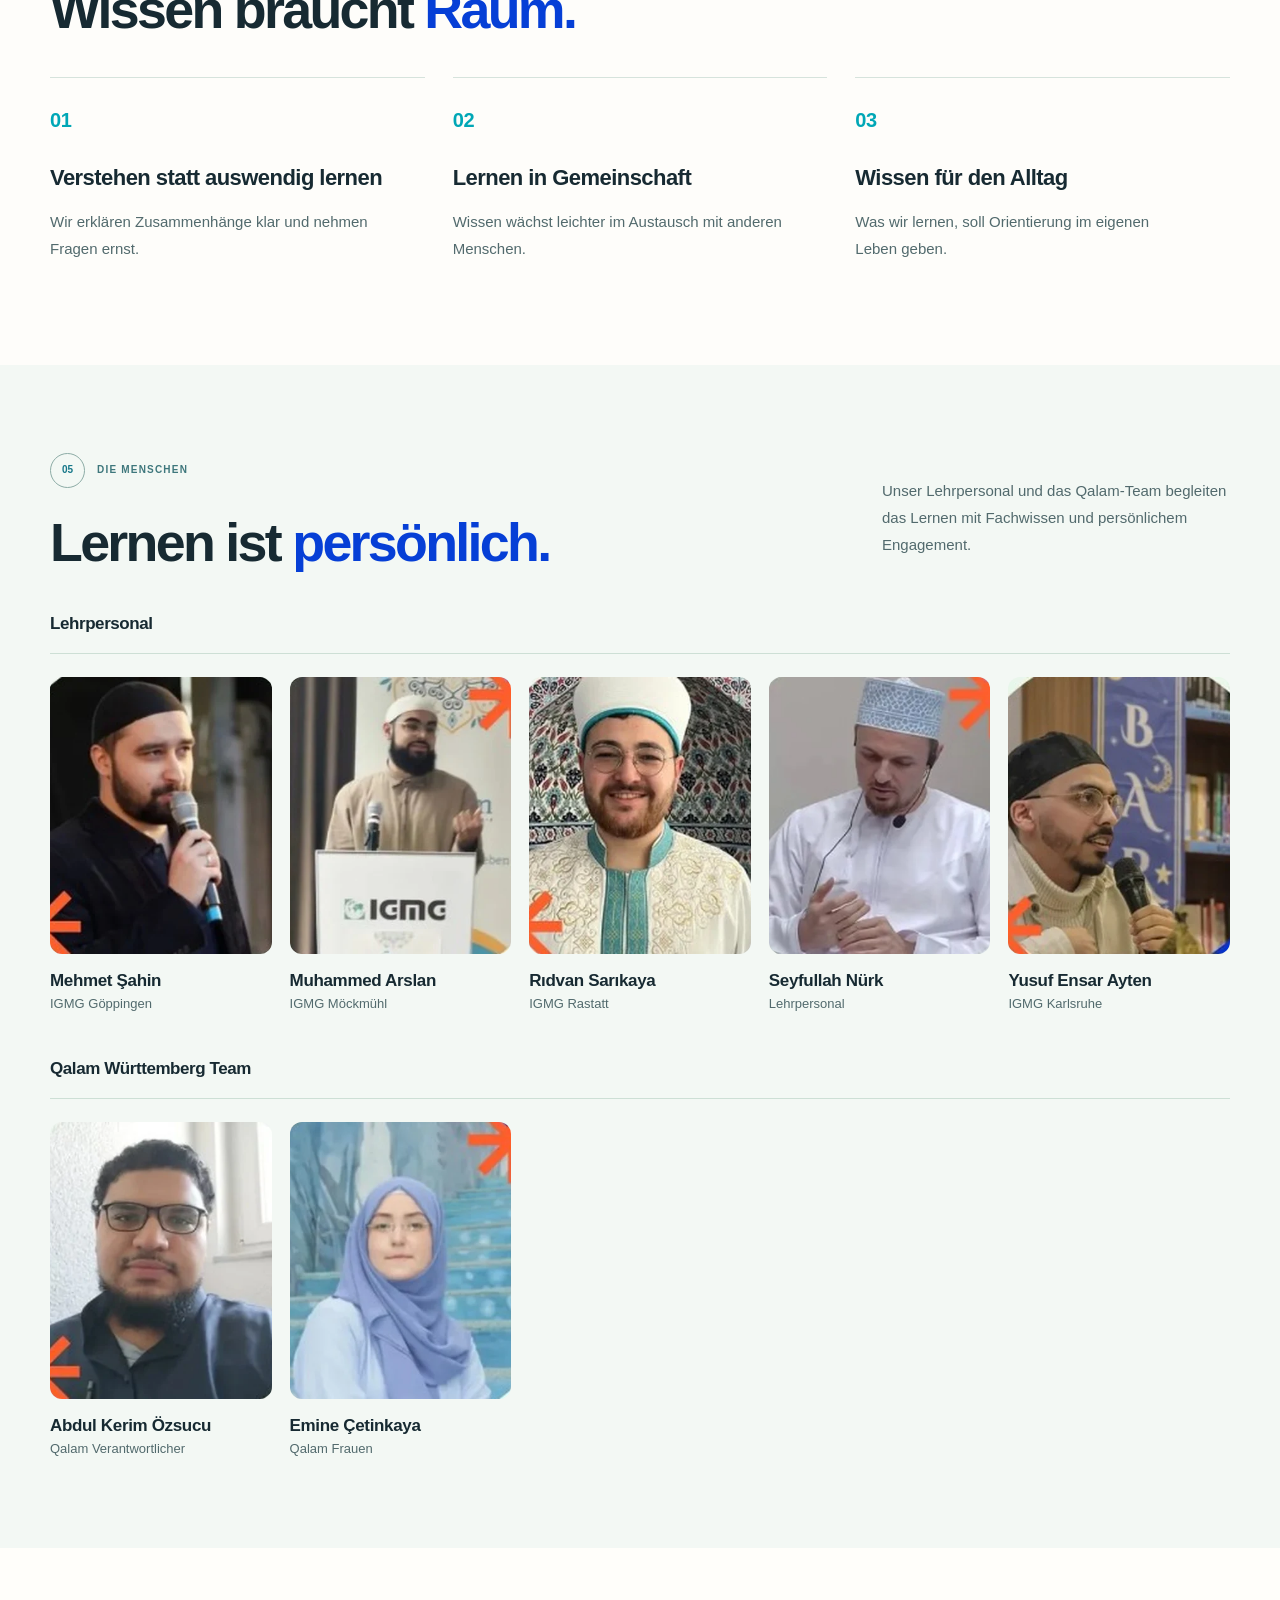
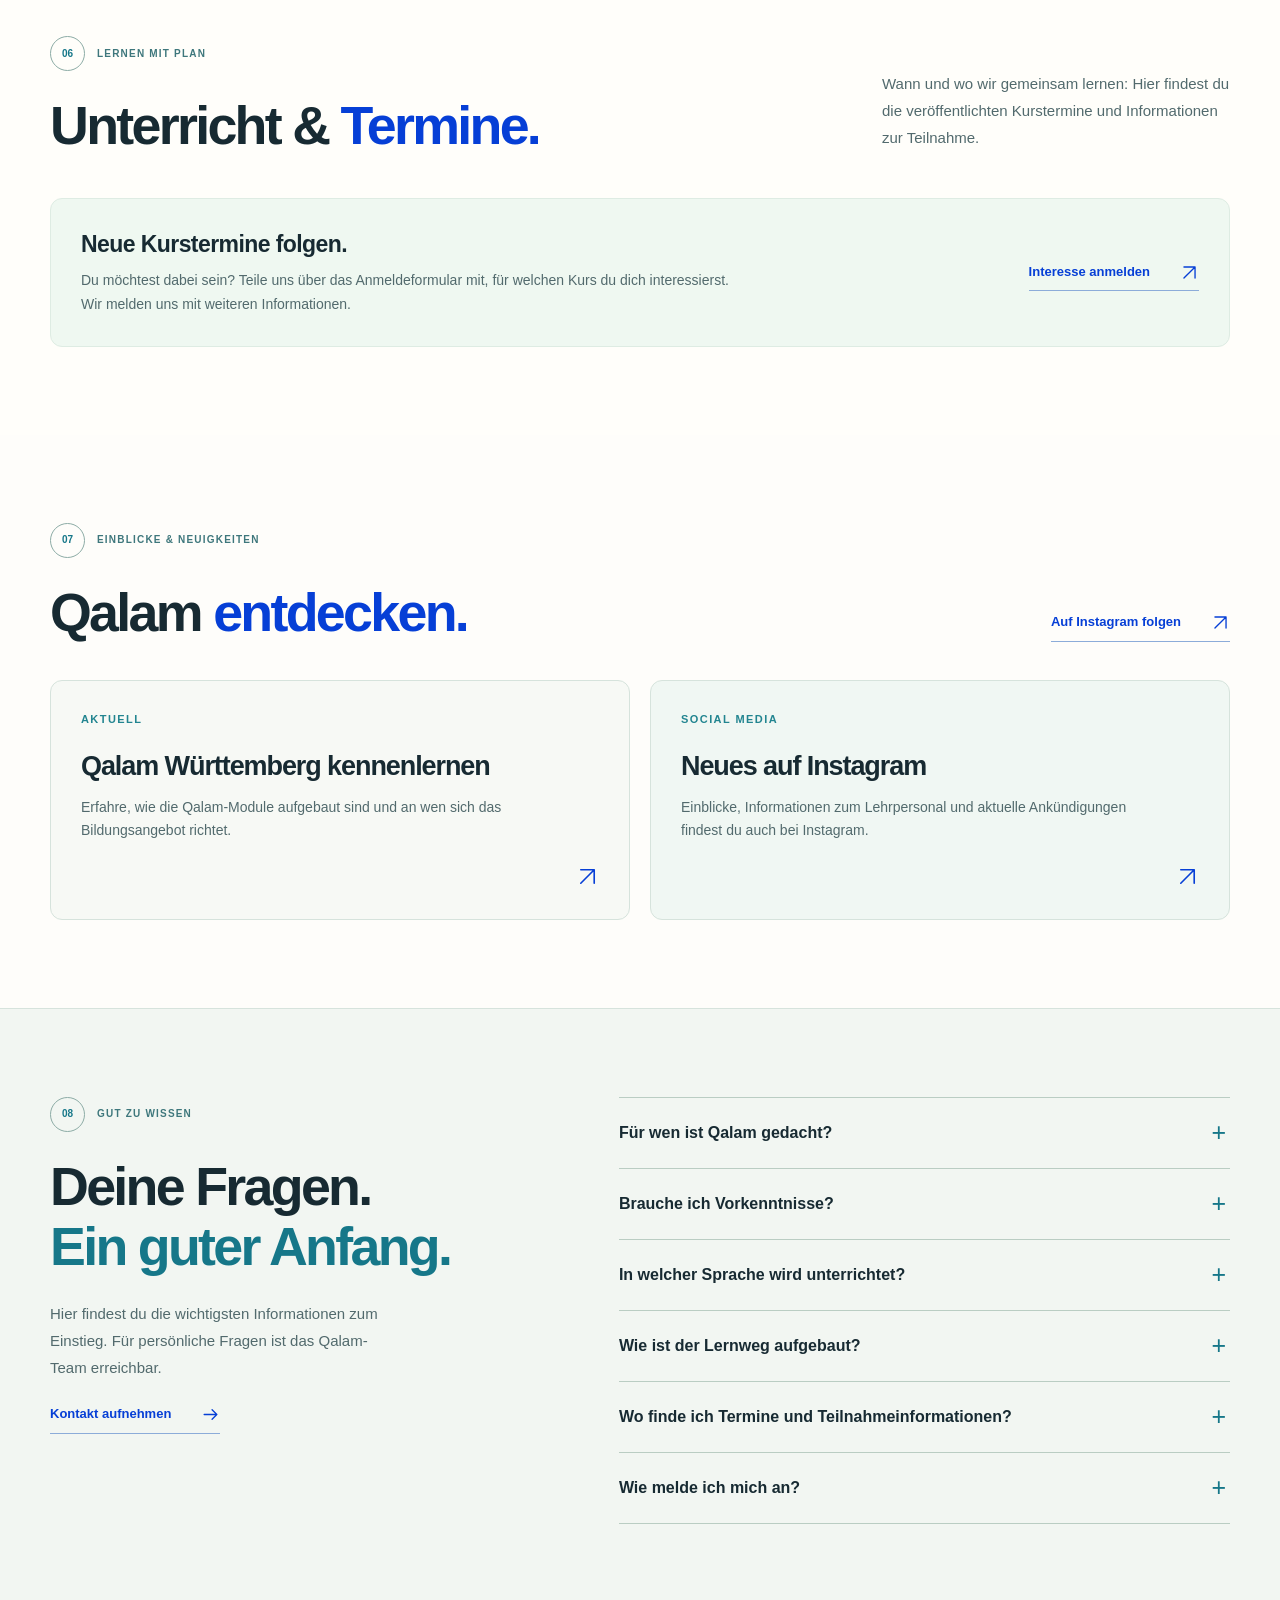
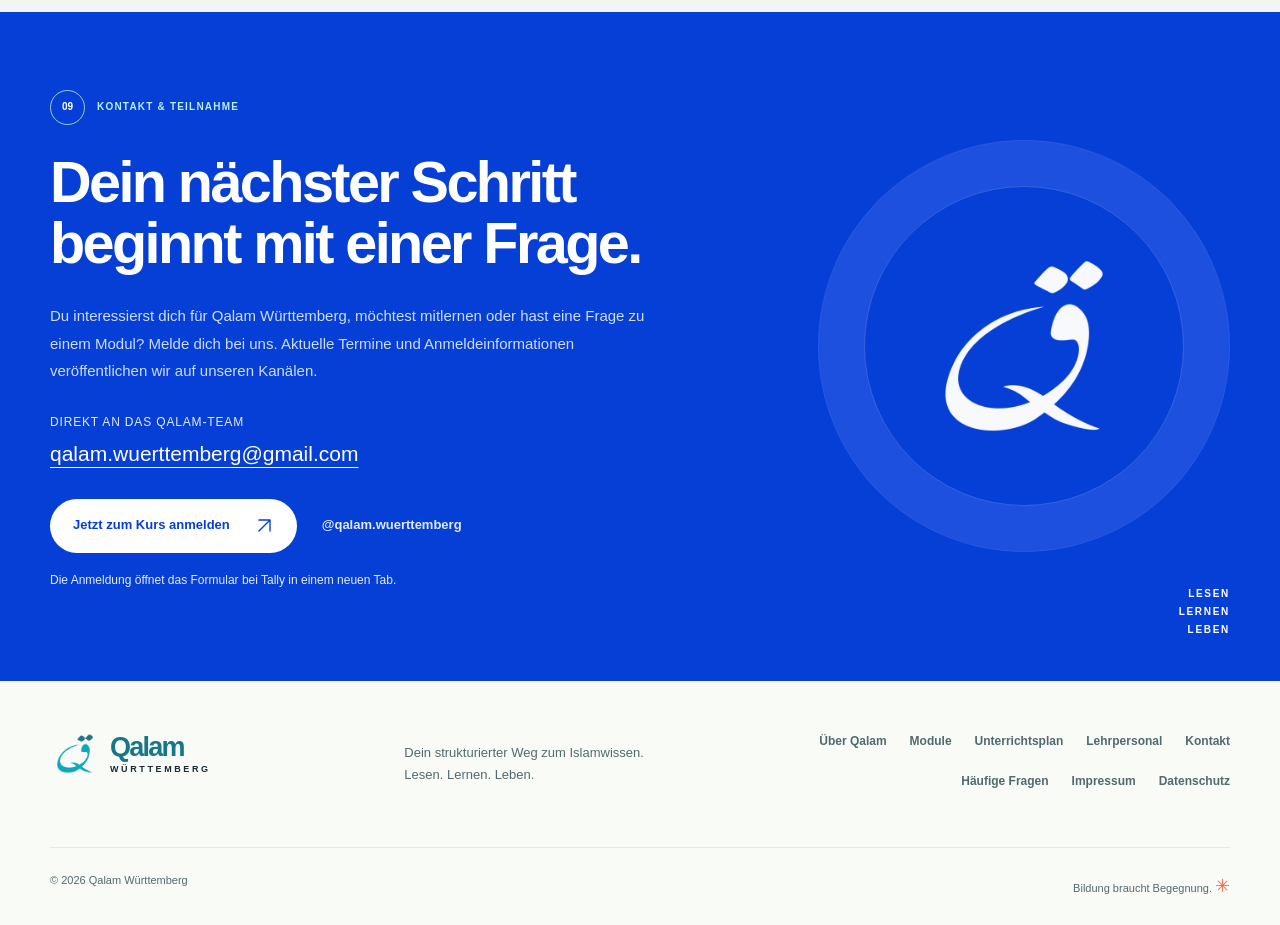
==== commit 8342caa5: "Improve Qalam layout, mobile navigation and accessibility" ====
--- a/index.html
+++ b/index.html
@@ -6,13 +6,19 @@
   <meta name="theme-color" content="#eff7f1">
   <meta name="description" content="Qalam Württemberg – deutschsprachige islamische Bildungsakademie. Ein strukturierter Weg zum Islamwissen. Vorbereitungskurs und fünf Grundlagenmodule.">
   <title>Qalam Württemberg – Lesen. Lernen. Leben.</title>
+  <meta property="og:type" content="website">
+  <meta property="og:locale" content="de_DE">
+  <meta property="og:title" content="Qalam Württemberg – Lesen. Lernen. Leben.">
+  <meta property="og:description" content="Islam verstehen. Gemeinsam lernen. Entdecke den Vorbereitungskurs und fünf Grundlagenmodule von Qalam Württemberg – auf Deutsch, ab 16 Jahren.">
+  <meta property="og:image" content="https://qalam-wuerttemberg.pages.dev/assets/mandala.webp">
+  <link rel="canonical" href="https://qalam-wuerttemberg.pages.dev/">
   <link rel="icon" href="assets/qalam-icon.webp" type="image/webp">
   <link rel="stylesheet" href="styles.css">
   <script src="app.js" defer></script>
 </head>
 <body>
   <a class="skip-link" href="#main">Zum Inhalt springen</a>
-  <div class="announcement"><span class="dot"></span><span>QALAM WÜRTTEMBERG</span><span class="ann-sep"></span><span>Islamwissen auf Deutsch</span><a href="https://tally.so/r/zxpljE" class="registration-link" target="_blank" rel="noopener noreferrer">Jetzt anmelden <span aria-hidden="true">↗</span></a></div>
+  <div class="announcement"><span class="dot" aria-hidden="true"></span><span>Islamwissen auf Deutsch</span><span class="ann-sep" aria-hidden="true"></span><span>Gemeinsam lernen. Schritt für Schritt.</span></div>
   <header class="site-header" id="top">
     <div class="container nav-wrap">
       <a href="#top" class="brand" aria-label="Qalam Württemberg – Startseite">
@@ -21,8 +27,8 @@
       </a>
       <button class="nav-toggle" type="button" aria-label="Menü öffnen" aria-expanded="false" aria-controls="main-nav"><span></span><span></span><span></span></button>
       <nav id="main-nav" class="nav-links" aria-label="Hauptnavigation">
-        <a href="#qalam">Über Qalam</a><a href="#module">Module</a><a href="#stundenplan">Termine</a><a href="#lehrpersonal">Lehrpersonal</a><a href="#aktuelles">Aktuelles</a>
-        <a href="https://tally.so/r/zxpljE" id="nav-registration" class="nav-cta registration-link" target="_blank" rel="noopener noreferrer">Jetzt anmelden <span aria-hidden="true">↗</span></a>
+        <a href="#qalam">Über Qalam</a><a href="#module">Module</a><a href="#stundenplan">Termine</a><a href="#lehrpersonal">Lehrpersonal</a><a href="#faq">Fragen</a>
+        <a href="https://tally.so/r/zxpljE" id="nav-registration" class="nav-cta registration-link" target="_blank" rel="noopener noreferrer">Jetzt anmelden <svg class="icon" viewBox="0 0 24 24" aria-hidden="true" focusable="false"><path d="M5 19 19 5M5 5h14v14"/></svg></a>
       </nav>
     </div>
   </header>
@@ -34,7 +40,7 @@
           <div class="eyebrow"><span class="eyebrow-dash"></span><span data-field="heroEyebrow">QALAM BILDUNGSAKADEMIE · WÜRTTEMBERG</span></div>
           <h1 id="hero-heading"><span data-field="heroTitle">Wissen, das</span><br><em data-field="heroAccent">Wurzeln schlägt.</em></h1>
           <p class="hero-lead" data-field="heroLead">Dein strukturierter Weg zum Islamwissen. Verständlich, fundiert und auf Deutsch – für Menschen, die Fragen stellen, gemeinsam lernen und im Glauben wachsen möchten.</p>
-          <div class="hero-actions"><a id="hero-registration" href="https://tally.so/r/zxpljE" class="btn btn-blue registration-link" target="_blank" rel="noopener noreferrer">Jetzt anmelden <span aria-hidden="true">↗</span></a><a href="#module" class="btn btn-simple">Module entdecken <span aria-hidden="true">→</span></a></div>
+          <div class="hero-actions"><a id="hero-registration" href="https://tally.so/r/zxpljE" class="btn btn-blue registration-link" target="_blank" rel="noopener noreferrer">Jetzt anmelden <svg class="icon" viewBox="0 0 24 24" aria-hidden="true" focusable="false"><path d="M5 19 19 5M5 5h14v14"/></svg></a><a href="#module" class="btn btn-simple">Module entdecken <svg class="icon" viewBox="0 0 24 24" aria-hidden="true" focusable="false"><path d="M4 12h16m-6-6 6 6-6 6"/></svg></a></div>
           <div class="hero-micro"><span class="tiny-star" aria-hidden="true">✳</span><span data-field="heroNote">Deutschsprachig · Online & vor Ort · Ohne Leistungsdruck</span></div>
         </div>
         <div class="hero-art" aria-hidden="true">
@@ -45,51 +51,65 @@
           <div class="ribbon ribbon-yellow"></div>
           <div class="hero-card-floating"><span>LESEN</span><span>LER<span class="special-i">N</span>EN</span><span>LEBEN.</span></div>
           <img class="hero-flower" src="assets/mandala.webp" alt="" width="680" height="680">
-          <div class="hero-mark">ق</div>
-          <div class="orange-spark spark-one">✳</div><div class="orange-spark spark-two">✳</div>
+
+
           <div class="hero-caption">01 / QALAM<br>DEIN WEG ZUM WISSEN</div>
         </div>
       </div>
-      <div class="hero-bottomline"><span class="container"><span>LESEN.</span><span>LERNEN.</span><span>LEBEN.</span><span class="hero-scroll">MEHR ENTDECKEN <span aria-hidden="true">↓</span></span></span></div>
+      <div class="hero-bottomline"><span class="container"><span>LESEN.</span><span>LERNEN.</span><span>LEBEN.</span><a class="hero-scroll" href="#qalam">MEHR ENTDECKEN <svg class="icon" viewBox="0 0 24 24" aria-hidden="true" focusable="false"><path d="M12 4v16m-6-6 6 6 6-6"/></svg></a></span></div>
     </section>
 
     <section class="intro section-spacing" id="qalam" aria-labelledby="about-heading">
       <div class="container intro-grid">
         <div class="intro-left"><p class="section-kicker"><span class="circle-label">01</span> DIE IDEE HINTER QALAM</p><h2 id="about-heading" data-field="aboutTitle">Ein Ort für Fragen.<br>Und für Antworten.</h2></div>
-        <div class="intro-right"><p class="intro-lead" data-field="aboutText">Qalam ist ein Bildungsangebot für Menschen, die den Islam kennenlernen oder ihr religiöses Wissen vertiefen möchten. Wir verbinden Grundlagenwissen mit persönlichem Austausch, Gemeinschaft und alltagsnahen Fragen.</p><p data-field="aboutTextSecond">Ob du neu zum Islam gefunden hast oder schon lange Muslimin oder Muslim bist: Du kannst in deinem eigenen Lerntempo Fragen stellen, Zusammenhänge verstehen und Schritt für Schritt weiterlernen.</p><a href="#kontakt" class="text-link">Noch Fragen? Schreib uns <span aria-hidden="true">↗</span></a></div>
+        <div class="intro-right"><p class="intro-lead" data-field="aboutText">Qalam ist ein Bildungsangebot für Menschen, die den Islam kennenlernen oder ihr religiöses Wissen vertiefen möchten. Wir verbinden Grundlagenwissen mit persönlichem Austausch, Gemeinschaft und alltagsnahen Fragen.</p><p data-field="aboutTextSecond">Ob du neu zum Islam gefunden hast oder schon lange Muslimin oder Muslim bist: Du kannst in deinem eigenen Lerntempo Fragen stellen, Zusammenhänge verstehen und Schritt für Schritt weiterlernen.</p><a href="#kontakt" class="text-link">Noch Fragen? Schreib uns <svg class="icon" viewBox="0 0 24 24" aria-hidden="true" focusable="false"><path d="M5 19 19 5M5 5h14v14"/></svg></a></div>
       </div>
-      <div class="container stats-strip"><div><strong>01 <span>+</span> 05</strong><span>VORBEREITUNG + MODULE</span></div><div><strong>16<span>+</span></strong><span>JAHRE MINDESTALTER</span></div><div><strong>DE</strong><span>DEUTSCHSPRACHIG</span></div><div><strong>↗</strong><span>ONLINE & IN PRÄSENZ</span></div></div>
+      <div class="container stats-strip"><div><strong>01 <span>+</span> 05</strong><span>VORBEREITUNG + MODULE</span></div><div><strong>16<span>+</span></strong><span>JAHRE MINDESTALTER</span></div><div><strong>DE</strong><span>DEUTSCHSPRACHIG</span></div><div><strong>Flexibel</strong><span>ONLINE & IN PRÄSENZ</span></div></div>
     </section>
 
     <section class="modules section-spacing" id="module" aria-labelledby="module-heading">
       <div class="container"><div class="section-head"><div><p class="section-kicker"><span class="circle-label">02</span> UNSER LERNWEG</p><h2 id="module-heading">Sechs Schritte.<br><em>Viele Erkenntnisse.</em></h2></div><div class="section-head-side"><p data-field="moduleIntro">Ein klarer Aufbau – von den ersten Fragen bis zu vertiefenden Themen. Der Vorbereitungskurs und fünf aufeinander aufbauende Grundlagenmodule bilden den Rahmen.</p></div></div>
-      <div id="modules-grid" class="modules-grid"><article class="module-card"><span class="mod-code">VK</span><div class="module-card-body"><span class="module-line">DEIN EINSTIEG</span><h3>Vorbereitungskurs</h3><p>Ein verständlicher Einstieg in die Grundlagen der islamischen Lehre.</p><span class="mod-topics">Einführung in die islamische Lehre</span></div><span class="module-arrow">↗</span></article></div>
-      <div class="module-note"><span class="note-icon">✳</span><p>Der Lehrplan verbindet religiöses Wissen, persönliche Entwicklung und den Austausch in der Gruppe.</p><a href="#kontakt">Fragen zum Kurs <span aria-hidden="true">↗</span></a></div>
+      <div id="modules-grid" class="modules-grid"><article class="module-card"><span class="mod-code">VK</span><div class="module-card-body"><span class="module-line">DEIN EINSTIEG</span><h3>Vorbereitungskurs</h3><p>Ein verständlicher Einstieg in Islam, Īmān, ‘Ibāda, Prophetentum, Ahlâq und Koran.</p><span class="mod-topics">Einführung in die islamische Lehre</span></div></article><article class="module-card"><span class="mod-code">01</span><div class="module-card-body"><span class="module-line">GRUNDLAGENMODUL</span><h3>Glaube &amp; Persönlichkeit</h3><p>Islamische Glaubenslehre, Charakterentwicklung und Spiritualität.</p><span class="mod-topics">Aqīda · Ahlâq · Spiritualität</span></div></article><article class="module-card"><span class="mod-code">02</span><div class="module-card-body"><span class="module-line">GRUNDLAGENMODUL</span><h3>Religiöse Praxis &amp; Sīra I</h3><p>Grundlagen der islamischen Religionspraxis und die Lebensgeschichte des Propheten Muhammad (s).</p><span class="mod-topics">‘Ilm al-Hāl I · Sīra I</span></div></article><article class="module-card"><span class="mod-code">03</span><div class="module-card-body"><span class="module-line">GRUNDLAGENMODUL</span><h3>Religiöse Praxis &amp; Sīra II</h3><p>Weitere Fragen der Religionspraxis und die medinensische Zeit der prophetischen Biografie.</p><span class="mod-topics">‘Ilm al-Hāl II · Sīra II</span></div></article><article class="module-card"><span class="mod-code">04</span><div class="module-card-body"><span class="module-line">GRUNDLAGENMODUL</span><h3>Koran &amp; Überlieferung</h3><p>Zugänge zum Koran sowie Grundlagen von Hadith und Sunna.</p><span class="mod-topics">Hadith · Sunna · Koranisches Wissen</span></div></article><article class="module-card"><span class="mod-code">05</span><div class="module-card-body"><span class="module-line">GRUNDLAGENMODUL</span><h3>Islam in Europa &amp; Koranlesen</h3><p>Muslimisches Leben in Europa und eine Einführung in das Lesen des Korans.</p><span class="mod-topics">Islam in Europa · Koranlesen</span></div></article></div>
+      <div class="module-note"><span class="note-icon">✳</span><p>Der Lehrplan verbindet religiöses Wissen, persönliche Entwicklung und den Austausch in der Gruppe.</p><a href="#kontakt">Fragen zum Kurs <svg class="icon" viewBox="0 0 24 24" aria-hidden="true" focusable="false"><path d="M5 19 19 5M5 5h14v14"/></svg></a></div>
       </div>
     </section>
 
     <section class="quote-section"><div class="container quote-grid"><div class="quote-flower" aria-hidden="true"><img src="assets/mandala-outline.webp" alt=""></div><div class="quote-content"><div class="section-kicker light-kicker"><span class="circle-label">03</span> UNSERE HALTUNG</div><span class="quote-mark">“</span><blockquote data-field="missionQuote">Nicht alles auf einmal wissen müssen. Sondern heute beginnen, mehr zu verstehen.</blockquote><div class="quote-tag">QALAM · LESEN, LERNEN, LEBEN</div></div></div></section>
 
-    <section class="values section-spacing" aria-labelledby="values-heading"><div class="container"><div class="section-head"><div><p class="section-kicker"><span class="circle-label">04</span> SO LERNEN WIR</p><h2 id="values-heading">Wissen braucht <em>Raum.</em></h2></div></div><div id="values-grid" class="values-grid"></div></div></section>
+    <section class="values section-spacing" aria-labelledby="values-heading"><div class="container"><div class="section-head"><div><p class="section-kicker"><span class="circle-label">04</span> SO LERNEN WIR</p><h2 id="values-heading">Wissen braucht <em>Raum.</em></h2></div></div><div id="values-grid" class="values-grid"><article class="value-card"><span class="value-num">01</span><h3>Zusammenhänge verstehen</h3><p>Wir erklären Zusammenhänge klar und nehmen Fragen ernst.</p></article><article class="value-card"><span class="value-num">02</span><h3>Lernen in Gemeinschaft</h3><p>Wissen wächst leichter im Austausch mit anderen Menschen.</p></article><article class="value-card"><span class="value-num">03</span><h3>Wissen für den Alltag</h3><p>Was wir lernen, soll Orientierung im eigenen Leben geben.</p></article></div></div></section>
 
-    <section class="people section-spacing" id="lehrpersonal" aria-labelledby="people-heading"><div class="container"><div class="section-head"><div><p class="section-kicker"><span class="circle-label">05</span> DIE MENSCHEN</p><h2 id="people-heading">Lernen ist <em>persönlich.</em></h2></div><p class="section-head-side">Unser Lehrpersonal und das Qalam-Team begleiten das Lernen mit Fachwissen und persönlichem Engagement.</p></div><h3 class="people-subtitle">Lehrpersonal <span>↘</span></h3><div id="teachers-grid" class="people-grid"></div><h3 class="people-subtitle space-subtitle">Qalam Württemberg Team <span>↘</span></h3><div id="team-grid" class="people-grid small-team"></div></div></section>
+    <section class="people section-spacing" id="lehrpersonal" aria-labelledby="people-heading"><div class="container"><div class="section-head"><div><p class="section-kicker"><span class="circle-label">05</span> DIE MENSCHEN</p><h2 id="people-heading">Lernen ist <em>persönlich.</em></h2></div><p class="section-head-side">Unser Lehrpersonal und das Qalam-Team begleiten das Lernen mit Fachwissen und persönlichem Engagement.</p></div><h3 class="people-subtitle">Lehrpersonal</h3><div id="teachers-grid" class="people-grid"><article class="people-card"><div class="people-avatar"><img loading="lazy" decoding="async" width="320" height="375" src="assets/mehmet-sahin.webp" alt="Porträt von Mehmet Şahin"></div><h4 class="person-name">Mehmet Şahin</h4><p class="person-subtitle">IGMG Göppingen</p></article><article class="people-card"><div class="people-avatar"><img loading="lazy" decoding="async" width="320" height="375" src="assets/muhammed-arslan.webp" alt="Porträt von Muhammed Arslan"></div><h4 class="person-name">Muhammed Arslan</h4><p class="person-subtitle">IGMG Möckmühl</p></article><article class="people-card"><div class="people-avatar"><img loading="lazy" decoding="async" width="320" height="375" src="assets/ridvan-sarikaya.webp" alt="Porträt von Rıdvan Sarıkaya"></div><h4 class="person-name">Rıdvan Sarıkaya</h4><p class="person-subtitle">IGMG Rastatt</p></article><article class="people-card"><div class="people-avatar"><img loading="lazy" decoding="async" width="320" height="375" src="assets/seyfullah-nuerk.webp" alt="Porträt von Seyfullah Nürk"></div><h4 class="person-name">Seyfullah Nürk</h4><p class="person-subtitle">Lehrpersonal</p></article><article class="people-card"><div class="people-avatar"><img loading="lazy" decoding="async" width="320" height="375" src="assets/yusuf-ensar-ayten.webp" alt="Porträt von Yusuf Ensar Ayten"></div><h4 class="person-name">Yusuf Ensar Ayten</h4><p class="person-subtitle">IGMG Karlsruhe</p></article></div><h3 class="people-subtitle space-subtitle">Qalam Württemberg Team</h3><div id="team-grid" class="people-grid small-team"><article class="people-card"><div class="people-avatar"><img loading="lazy" decoding="async" width="320" height="375" src="assets/abdul-kerim-ozsucu.webp" alt="Porträt von Abdul Kerim Özsucu"></div><h4 class="person-name">Abdul Kerim Özsucu</h4><p class="person-subtitle">Qalam Verantwortlicher</p></article><article class="people-card"><div class="people-avatar"><img loading="lazy" decoding="async" width="320" height="375" src="assets/emine-cetinkaya.webp" alt="Porträt von Emine Çetinkaya"></div><h4 class="person-name">Emine Çetinkaya</h4><p class="person-subtitle">Qalam Frauen</p></article></div></div></section>
 
 
     <section class="schedule section-spacing" id="stundenplan" aria-labelledby="schedule-heading">
       <div class="container">
         <div class="section-head schedule-header">
           <div><p class="section-kicker"><span class="circle-label">06</span> LERNEN MIT PLAN</p><h2 id="schedule-heading">Unterricht &amp; <em>Termine.</em></h2></div>
-          <p class="section-head-side">Hier findest du die aktuellen Unterrichtstermine. Themen, Uhrzeiten, Referenten und Teilnahmeinformationen können laufend aktualisiert werden.</p>
+          <p class="section-head-side">Wann und wo wir gemeinsam lernen: Hier findest du die veröffentlichten Kurstermine und Informationen zur Teilnahme.</p>
         </div>
-        <div id="schedule-grid" class="schedule-grid" aria-live="polite"><div class="schedule-empty"><span class="schedule-empty-icon" aria-hidden="true">✳</span><div><strong>Die nächsten Unterrichtstermine werden hier veröffentlicht.</strong><p>Wenn du dich für einen Qalam-Kurs interessierst, kannst du dich bereits jetzt anmelden.</p></div><a href="https://tally.so/r/zxpljE" class="text-link registration-link" target="_blank" rel="noopener noreferrer">Zur Anmeldung ↗</a></div></div>
-        <div class="schedule-foot"><span class="schedule-foot-icon" aria-hidden="true">↗</span><span>Uhrzeiten und Themen können sich ändern. Bitte beachte die aktuellen Hinweise des Qalam-Teams.</span><a id="schedule-registration" href="https://tally.so/r/zxpljE" class="registration-link" target="_blank" rel="noopener noreferrer">Zum Kurs anmelden <span aria-hidden="true">↗</span></a></div>
+        <div id="schedule-grid" class="schedule-grid" aria-live="polite"><div class="schedule-empty"><span class="schedule-empty-icon" aria-hidden="true">✳</span><div><strong>Neue Kurstermine folgen.</strong><p>Du möchtest dabei sein? Teile uns über das Anmeldeformular mit, für welchen Kurs du dich interessierst. Wir melden uns mit weiteren Informationen.</p></div><a href="https://tally.so/r/zxpljE" class="text-link registration-link" target="_blank" rel="noopener noreferrer">Interesse anmelden <svg class="icon" viewBox="0 0 24 24" aria-hidden="true" focusable="false"><path d="M5 19 19 5M5 5h14v14"/></svg></a></div></div>
+        <div class="schedule-foot" hidden><span class="schedule-foot-icon" aria-hidden="true">↗</span><span>Uhrzeiten und Themen können sich ändern. Bitte beachte die aktuellen Hinweise des Qalam-Teams.</span><a id="schedule-registration" href="https://tally.so/r/zxpljE" class="registration-link" target="_blank" rel="noopener noreferrer">Zum Kurs anmelden <svg class="icon" viewBox="0 0 24 24" aria-hidden="true" focusable="false"><path d="M5 19 19 5M5 5h14v14"/></svg></a></div>
       </div>
     </section>
 
-    <section class="updates section-spacing" id="aktuelles" aria-labelledby="updates-heading"><div class="container"><div class="section-head"><div><p class="section-kicker"><span class="circle-label">07</span> UPDATES</p><h2 id="updates-heading">Das ist <em>aktuell.</em></h2></div><a id="news-instagram" class="text-link" href="https://www.instagram.com/qalam.wuerttemberg/" target="_blank" rel="noopener noreferrer">Auf Instagram folgen <span aria-hidden="true">↗</span></a></div><div id="news-grid" class="news-grid"></div></div></section>
+    <section class="updates section-spacing" id="aktuelles" aria-labelledby="updates-heading"><div class="container"><div class="section-head"><div><p class="section-kicker"><span class="circle-label">07</span> EINBLICKE & NEUIGKEITEN</p><h2 id="updates-heading">Qalam <em>entdecken.</em></h2></div><a id="news-instagram" class="text-link" href="https://www.instagram.com/qalam.wuerttemberg/" target="_blank" rel="noopener noreferrer">Auf Instagram folgen <svg class="icon" viewBox="0 0 24 24" aria-hidden="true" focusable="false"><path d="M5 19 19 5M5 5h14v14"/></svg></a></div><div id="news-grid" class="news-grid"><a class="news-card" href="#module"><span class="news-date">Orientierung</span><h3>Qalam Württemberg kennenlernen</h3><p>Erfahre, wie die Qalam-Module aufgebaut sind und an wen sich das Bildungsangebot richtet.</p><svg class="icon news-arrow" viewBox="0 0 24 24" aria-hidden="true"><path d="M5 19 19 5M5 5h14v14"/></svg></a><a class="news-card" href="https://www.instagram.com/qalam.wuerttemberg/" target="_blank" rel="noopener noreferrer"><span class="news-date">Social Media</span><h3>Neues auf Instagram</h3><p>Einblicke, Informationen zum Lehrpersonal und aktuelle Ankündigungen findest du auch bei Instagram.</p><svg class="icon news-arrow" viewBox="0 0 24 24" aria-hidden="true"><path d="M5 19 19 5M5 5h14v14"/></svg></a></div></div></section>
 
-    <section class="contact" id="kontakt" aria-labelledby="contact-heading"><div class="container contact-grid"><div><p class="section-kicker light-kicker"><span class="circle-label">08</span> KONTAKT & TEILNAHME</p><h2 id="contact-heading" data-field="contactTitle">Dein nächster Schritt beginnt mit einer Frage.</h2><p data-field="contactText">Du interessierst dich für Qalam Württemberg, möchtest mitlernen oder hast eine Frage zu einem Modul? Melde dich bei uns. Aktuelle Termine und Anmeldeinformationen veröffentlichen wir auf unseren Kanälen.</p><div class="contact-actions"><a id="main-contact" class="btn btn-white registration-link" href="https://tally.so/r/zxpljE" target="_blank" rel="noopener noreferrer">Jetzt zum Kurs anmelden <span aria-hidden="true">↗</span></a><a id="contact-insta" class="contact-quiet" href="https://www.instagram.com/qalam.wuerttemberg/" target="_blank" rel="noopener noreferrer">@qalam.wuerttemberg</a></div></div><div class="contact-graphic" aria-hidden="true"><div class="contact-graphic-ring"></div><img src="assets/qalam-icon.webp" alt=""><span>LESEN<br>LERNEN<br>LEBEN</span></div></div></section>
+    <section class="faq section-spacing" id="faq" aria-labelledby="faq-heading">
+      <div class="container faq-grid">
+        <div><p class="section-kicker"><span class="circle-label">08</span> GUT ZU WISSEN</p><h2 id="faq-heading">Deine Fragen.<br><em>Ein guter Anfang.</em></h2><p class="faq-intro">Hier findest du die wichtigsten Informationen zum Einstieg. Für persönliche Fragen ist das Qalam-Team erreichbar.</p><a class="text-link" href="#kontakt">Kontakt aufnehmen <svg class="icon" viewBox="0 0 24 24" aria-hidden="true" focusable="false"><path d="M4 12h16m-6-6 6 6-6 6"/></svg></a></div>
+        <div class="faq-list">
+          <details><summary>Für wen ist Qalam gedacht?</summary><div><p>Für Menschen ab 16 Jahren, die den Islam kennenlernen oder ihr religiöses Wissen vertiefen möchten. Auch wenn du neu zum Islam gefunden hast, bist du willkommen.</p></div></details>
+          <details><summary>Brauche ich Vorkenntnisse?</summary><div><p>Der Vorbereitungskurs bietet einen verständlichen Einstieg in die islamische Lehre. Wenn du bereits Vorwissen hast und unsicher bist, welches Modul passt, sprich uns an.</p></div></details>
+          <details><summary>In welcher Sprache wird unterrichtet?</summary><div><p>Das Bildungsangebot ist deutschsprachig. Islamische Begriffe werden im Zusammenhang mit den jeweiligen Themen erklärt.</p></div></details>
+          <details><summary>Wie ist der Lernweg aufgebaut?</summary><div><p>Auf den Vorbereitungskurs folgen fünf Grundlagenmodule: Glaube und Persönlichkeit, religiöse Praxis und Sīra, Koran und Überlieferung sowie Islam in Europa und Koranlesen.</p><a href="#module">Alle Module ansehen</a></div></details>
+          <details><summary>Wo finde ich Termine und Teilnahmeinformationen?</summary><div><p>Veröffentlichte Termine findest du im Bereich „Unterricht & Termine“. Ob ein Termin online oder vor Ort stattfindet, wird dort angegeben. Bei Fragen zu Kursbeginn, Umfang oder Teilnahmegebühren hilft dir das Qalam-Team weiter.</p><a href="#stundenplan">Zu den Terminen</a></div></details>
+          <details><summary>Wie melde ich mich an?</summary><div><p>Über „Jetzt anmelden“ gelangst du zum externen Anmeldeformular bei Tally. Dort kannst du deinen Kurswunsch angeben. Anschließend meldet sich das Team mit weiteren Informationen bei dir.</p></div></details>
+        </div>
+      </div>
+    </section>
+
+    <section class="contact" id="kontakt" aria-labelledby="contact-heading"><div class="container contact-grid"><div><p class="section-kicker light-kicker"><span class="circle-label">09</span> KONTAKT & TEILNAHME</p><h2 id="contact-heading" data-field="contactTitle">Dein nächster Schritt beginnt mit einer Frage.</h2><p data-field="contactText">Du interessierst dich für Qalam Württemberg, möchtest mitlernen oder hast eine Frage zu einem Modul? Melde dich bei uns. Aktuelle Termine und Anmeldeinformationen veröffentlichen wir auf unseren Kanälen.</p><p class="contact-email-label">Direkt an das Qalam-Team</p><a class="contact-email" data-contact-email href="mailto:qalam.wuerttemberg@gmail.com">qalam.wuerttemberg@gmail.com</a><div class="contact-actions"><a id="main-contact" class="btn btn-white registration-link" href="https://tally.so/r/zxpljE" target="_blank" rel="noopener noreferrer">Jetzt zum Kurs anmelden <svg class="icon" viewBox="0 0 24 24" aria-hidden="true" focusable="false"><path d="M5 19 19 5M5 5h14v14"/></svg></a><a id="contact-insta" class="contact-quiet" href="https://www.instagram.com/qalam.wuerttemberg/" target="_blank" rel="noopener noreferrer">@qalam.wuerttemberg</a></div><p class="external-note">Die Anmeldung öffnet das Formular bei Tally in einem neuen Tab.</p></div><div class="contact-graphic" aria-hidden="true"><div class="contact-graphic-ring"></div><img src="assets/qalam-icon.webp" alt=""><span>LESEN<br>LERNEN<br>LEBEN</span></div></div></section>
   </main>
-  <footer class="site-footer"><div class="container footer-main"><a href="#top" class="brand footer-brand"><img src="assets/qalam-icon.webp" alt="" width="50" height="50"><span class="brand-word"><strong>Qalam</strong><span>WÜRTTEMBERG</span></span></a><p>Dein strukturierter Weg zum Islamwissen.<br><span data-field="tagline">Lesen. Lernen. Leben.</span></p><div class="footer-links"><a href="#qalam">Über Qalam</a><a href="#module">Module</a><a href="#stundenplan">Unterrichtsplan</a><a href="#lehrpersonal">Lehrpersonal</a><a href="#kontakt">Kontakt</a><a href="impressum.html">Impressum</a><a href="datenschutz.html">Datenschutz</a></div></div><div class="container footer-bottom"><span>© <span id="year">2026</span> Qalam Württemberg </span><span>Bildung braucht Begegnung. <span aria-hidden="true">✳</span></span></div></footer>
+  <footer class="site-footer"><div class="container footer-main"><a href="#top" class="brand footer-brand"><img src="assets/qalam-icon.webp" alt="" width="50" height="50"><span class="brand-word"><strong>Qalam</strong><span>WÜRTTEMBERG</span></span></a><p>Dein strukturierter Weg zum Islamwissen.<br><span data-field="tagline">Lesen. Lernen. Leben.</span></p><div class="footer-links"><a href="#qalam">Über Qalam</a><a href="#module">Module</a><a href="#stundenplan">Unterrichtsplan</a><a href="#lehrpersonal">Lehrpersonal</a><a href="#kontakt">Kontakt</a><a href="#faq">Häufige Fragen</a><a href="impressum.html">Impressum</a><a href="datenschutz.html">Datenschutz</a></div></div><div class="container footer-bottom"><span>© <span id="year">2026</span> Qalam Württemberg </span><span>Bildung braucht Begegnung. <span aria-hidden="true">✳</span></span></div></footer>
 </body>
 </html>
--- a/styles.css
+++ b/styles.css
@@ -55,3 +55,98 @@
 @media(max-width:900px){.schedule-grid{grid-template-columns:1fr}.schedule-empty{align-items:flex-start;flex-wrap:wrap}.schedule-empty .text-link{margin-left:70px}}
 @media(max-width:780px){.nav-links{gap:0}.schedule-empty{padding:25px}.schedule-empty .text-link{margin-left:0}.schedule-foot{flex-wrap:wrap}.schedule-foot a{margin-left:0;width:100%;padding-left:38px}}
 @media(max-width:500px){.schedule-card{padding:23px}.schedule-empty{display:block}.schedule-empty-icon{display:block;margin-bottom:13px}.schedule-empty strong{font-size:18px}.schedule-empty .text-link{margin-top:20px}.schedule-foot{padding:21px}}
+
+/* Refined editorial rhythm and accessible navigation, November 2026. */
+:root{--muted:#52696b;--paper:#fefdfa;--line:#d6e3dc}
+body{line-height:1.6} [hidden]{display:none!important}
+a,button,summary{-webkit-tap-highlight-color:transparent}
+a:focus-visible,button:focus-visible,summary:focus-visible{outline:3px solid #087b8c;outline-offset:5px;border-radius:4px}
+.contact a:focus-visible{outline-color:#fff}
+.icon{width:19px;height:19px;flex:none;vertical-align:middle;fill:none;stroke:currentColor;stroke-width:1.7;stroke-linecap:round;stroke-linejoin:round}
+.announcement{font-size:10px;font-weight:600;letter-spacing:.065em;height:34px}
+.nav-wrap{height:80px}.nav-links{gap:clamp(16px,2vw,28px);font-size:13px}
+.nav-links>a:not(.nav-cta){padding-block:12px}.nav-cta{align-items:center;gap:18px}
+.hero-grid{min-height:600px;grid-template-columns:54% 46%}
+.hero-copy{padding:70px 0 75px}
+.hero h1{font-size:clamp(58px,6.1vw,86px);letter-spacing:-.065em;line-height:1.04;margin-block:28px}
+.hero h1 em{white-space:normal}.hero-lead{font-size:17px;color:#425d60;line-height:1.8;max-width:510px}
+.hero-micro{margin-top:30px;color:#486768;line-height:1.7}.hero-micro .tiny-star{display:none}
+.hero-art{height:600px}.hero-flower{width:355px;height:355px;top:25%;left:18%}
+.circle-outline{width:395px;height:395px;top:21%;left:14%}.circle-turquoise{width:335px;height:335px;top:24%;left:21%}
+.hero-card-floating{font-size:29px;bottom:17%;left:1%;padding:20px 24px}
+.ribbon-blue{width:520px;height:215px;left:-6%;border-width:37px}.ribbon-yellow{opacity:.7}
+.hero-bottomline>.container{min-height:60px}.hero-scroll{display:inline-flex;align-items:center;gap:15px}
+.section-spacing{padding:88px 0}.section-kicker{margin-bottom:24px;font-size:10px;letter-spacing:.12em}
+.intro h2,.section-head h2,.faq h2{font-size:clamp(38px,4.2vw,58px);font-weight:750;letter-spacing:-.05em;line-height:1.12;text-wrap:balance}
+.intro-grid{gap:70px}.intro-right{padding-top:25px}.intro-right .intro-lead{font-size:19px;line-height:1.75}
+.intro-right p{color:#526a6d}.stats-strip{margin-top:52px;padding-top:28px}.stats-strip>div>span{color:#526a6d}.stats-strip strong{font-size:32px}
+.section-head{margin-bottom:38px}.section-head-side{color:#526a6d;line-height:1.8}
+.modules-grid{gap:18px}.module-card{min-height:310px;border-radius:12px;padding:26px;border:1px solid #d6e3dc!important;box-shadow:0 3px 12px #17332a04}
+.module-card:first-child{background:#173e46;color:white;border-color:#173e46!important}
+.module-card:hover{transform:none;box-shadow:none}.mod-code{width:42px;height:42px;color:#306873;font-size:12px}
+.module-card-body{margin-top:30px;padding:0;display:flex;flex:1;flex-direction:column}
+.module-card h3{font-size:23px;line-height:1.3;margin:10px 0 14px;letter-spacing:-.03em}
+.module-card p{font-size:14px;line-height:1.75;color:#506a6c;max-width:none}
+.mod-topics{font-size:12px;padding-top:14px;margin-top:auto;border-top:1px solid #dce7e1;color:#25566c;line-height:1.6}
+.module-card:first-child .mod-code{color:white;border-color:#61848a}
+.module-card:first-child .module-line{color:#9bdbcd}.module-card:first-child p,.module-card:first-child .mod-topics{color:#d6e8e5}.module-card:first-child .mod-topics{border-color:#41616a}
+.module-note{background:transparent;border-top:1px solid #d0dfd6;border-radius:0;padding:23px 0 0;margin-top:28px}.note-icon{display:none}
+.quote-grid{min-height:350px;grid-template-columns:35% 65%}.quote-content{padding:65px 0}.quote-mark{font-size:94px;margin-top:46px}
+.quote-content blockquote{font-size:clamp(32px,3.5vw,48px);font-weight:600;letter-spacing:-.035em;max-width:710px;margin-bottom:27px}
+.quote-flower img{width:500px;top:-40px;left:-230px}
+.value-card h3{margin-top:28px;font-size:22px;letter-spacing:-.025em}.value-card p{color:#526a6d;font-size:15px}
+.people-avatar{border-radius:12px;aspect-ratio:4/5;background:#e3eee7}.people-avatar:after{content:none}
+.person-name{font-size:17px;letter-spacing:-.02em}.person-subtitle{font-size:13px;color:#526a6d}
+.people-subtitle{font-size:17px}.space-subtitle{margin-top:40px}.people .section-head{align-items:center}
+.schedule-empty{border-radius:12px;padding:30px;gap:25px}.schedule-empty-icon{display:none}.schedule-empty p{font-size:14px;max-width:650px;color:#526a6d}
+.schedule-card p,.schedule-foot>span:nth-child(2){color:#526a6d}.schedule-empty strong{font-size:23px}
+.news-card{border:1px solid var(--line);border-radius:12px;min-height:240px;background:#f7f9f5;padding:30px;transition:border-color .2s,background .2s}
+.news-card:nth-child(even){background:#f0f7f3}.news-card:hover{border-color:#4e8a88;background:#e7f2ed}
+.news-card h3{margin-top:23px;font-size:27px}.news-card p{color:#526a6d}.news-card .news-arrow{margin-top:22px;width:23px;height:23px}
+.faq{background:#f2f6f2;border-top:1px solid var(--line)}.faq-grid{display:grid;grid-template-columns:1fr 1.25fr;gap:80px}
+.faq h2{margin:0}.faq h2 em{font-style:normal;color:var(--teal-deep)}.faq-intro{font-size:15px;color:#526a6d;max-width:330px;margin:24px 0 0;line-height:1.8}
+.faq-list{border-top:1px solid #bacdc3}.faq details{border-bottom:1px solid #bacdc3}
+.faq summary{position:relative;list-style:none;cursor:pointer;font-size:16px;font-weight:650;line-height:1.5;padding:23px 40px 23px 0}
+.faq summary::-webkit-details-marker{display:none}.faq summary:after{content:'+';font-size:25px;font-weight:400;position:absolute;right:4px;top:16px;color:var(--teal-deep)}
+.faq details[open] summary:after{content:'−'}.faq details[open] summary{color:var(--teal-deep)}
+.faq details>div{padding:0 30px 23px 0;color:#445e61;font-size:15px;line-height:1.8}.faq details p{margin:0}.faq details a{display:inline-block;margin-top:12px;color:var(--blue);text-decoration:underline;text-underline-offset:4px}
+.contact-grid{min-height:520px;grid-template-columns:65% 35%}.contact-grid>div:first-child{padding:78px 0}
+.contact-grid h2{font-size:clamp(40px,4.5vw,60px);font-weight:700;letter-spacing:-.045em;max-width:700px}
+.contact-grid .contact-email-label{margin:26px 0 4px;font-size:12px!important;text-transform:uppercase;letter-spacing:.07em;color:#e3ebff!important}
+.contact-email{font-size:clamp(15px,2vw,21px);text-decoration:underline;text-decoration-thickness:1px;text-underline-offset:6px;overflow-wrap:anywhere}
+.contact-actions{gap:25px;margin-top:28px}.contact-grid .external-note{font-size:12px!important;margin-top:16px;color:#e3ebff!important}
+.contact-graphic{min-height:300px}.contact-graphic img{width:220px;height:220px}.contact-graphic-ring{width:320px;height:320px;box-shadow:0 0 0 45px #164add8a,0 0 0 46px #547af270}
+.footer-main{padding:48px 0}.footer-main p,.footer-links a,.footer-bottom{color:#526a6d}.footer-links a{padding-block:3px}
+.legal-page h1{font-size:clamp(36px,6vw,64px);line-height:1.15;overflow-wrap:anywhere}.legal-page p,.legal-body{overflow-wrap:anywhere}.legal-body a{text-decoration:underline;text-underline-offset:4px}
+.legal-body strong{color:#173e46}.legal-body p{white-space:pre-line}
+@media(min-width:901px) and (max-width:1100px){.hero h1{font-size:62px}.hero-flower{width:310px;height:310px;left:10%;top:27%}.circle-outline{width:350px;height:350px;left:5%;top:23%}.circle-turquoise{width:295px;height:295px;left:11%;top:27%}.hero-card-floating{font-size:24px}.hero-caption{right:0;font-size:9px}.nav-links{gap:16px}.nav-cta{padding:13px 17px}.brand{min-width:170px}}
+@media(max-width:900px){
+ .container{width:calc(100% - 40px)}.nav-wrap{min-height:72px;height:auto;flex-wrap:wrap}.brand{min-height:72px}
+ .nav-toggle{display:none}.has-nav .nav-toggle{display:block;min-height:44px;min-width:44px}
+ .nav-links{position:static;display:flex;flex-basis:100%;background:var(--paper);flex-direction:column;align-items:stretch;padding:8px 0 22px;gap:0;border:0;box-shadow:none}
+ .has-nav .nav-links{display:none;position:absolute;top:72px;left:0;right:0;padding:12px 20px 22px;max-height:calc(100dvh - 72px);overflow-y:auto;border-bottom:1px solid var(--line);box-shadow:0 18px 30px #17332a15}
+ .has-nav .nav-links.open{display:flex}.nav-links>a{min-height:46px;padding:12px 8px}.nav-links .nav-cta{display:flex;justify-content:space-between;align-self:stretch;padding:14px 18px;margin-top:8px}
+ .hero-grid{grid-template-columns:1fr;min-height:0}.hero-copy{padding:55px 0 22px}.hero h1{font-size:clamp(50px,8.5vw,73px);max-width:690px;margin:23px 0}.hero-lead{max-width:600px;font-size:16px}
+ .hero-art{height:365px;max-width:540px;width:100%;margin:0 auto 20px}.hero-flower{width:310px;height:310px;top:8%;left:calc(50% - 155px)}.circle-outline{width:325px;height:325px;top:5%;left:calc(50% - 162px)}.circle-turquoise{width:285px;height:285px;top:10%;left:calc(50% - 142px)}
+ .hero-art-bg{right:-80%;left:5%}.hero-card-floating{left:3%;bottom:8%;font-size:24px;padding:15px 20px}.ribbon-blue{width:480px;height:185px;top:42%;left:calc(50% - 240px);border-width:34px}.ribbon-yellow{width:190px;height:190px;left:63%;top:0}.hero-caption{bottom:3%;right:0;font-size:8px}
+ .section-spacing{padding:64px 0}.section-head{align-items:start;gap:18px}.section-head-side{max-width:520px}.intro-grid{grid-template-columns:1fr;gap:0}.intro-right{padding-top:25px}.intro h2,.section-head h2,.faq h2{font-size:clamp(36px,6vw,50px)}
+ .quote-grid{grid-template-columns:1fr;min-height:0}.quote-flower{display:none}.quote-content{padding:60px 0}.quote-content blockquote{font-size:40px}
+ .faq-grid{grid-template-columns:1fr;gap:36px}.faq-intro{max-width:520px}.contact-grid{grid-template-columns:1fr;min-height:0}.contact-grid>div:first-child{padding:64px 0}.contact-graphic{display:none}
+ .people .section-head{align-items:start}.people-grid,.small-team{grid-template-columns:repeat(3,minmax(0,1fr))}.people-avatar{aspect-ratio:4/5;border-radius:12px}.person-name{font-size:16px}
+ .modules-grid{grid-template-columns:repeat(2,minmax(0,1fr))}.module-card{padding:23px}.stats-strip>div{padding-left:20px}.stats-strip strong{font-size:28px}
+}
+@media(max-width:560px){
+ .container{width:calc(100% - 36px)}.announcement{font-size:10px}.announcement .ann-sep,.announcement>span:last-child{display:none}
+ .hero-copy{padding-top:40px}.eyebrow{font-size:9px;letter-spacing:.08em;gap:8px}.eyebrow-dash{width:16px;flex:none}.hero h1{font-size:clamp(43px,10.6vw,58px);letter-spacing:-.055em}.hero-lead{font-size:15px}.hero-actions{gap:8px;margin-top:24px}.btn{font-size:12px;gap:12px;padding:14px 18px}.btn-simple{padding-inline:8px}
+ .hero-micro{margin-top:22px;font-size:11px}.hero-art{height:285px;margin-bottom:12px}.hero-flower{width:245px;height:245px;left:calc(50% - 122px);top:7%}.circle-outline{width:260px;height:260px;left:calc(50% - 130px);top:4%}.circle-turquoise{width:230px;height:230px;left:calc(50% - 115px);top:10%}
+ .ribbon-blue{width:360px;height:140px;left:calc(50% - 180px);border-width:24px}.ribbon-yellow{width:150px;height:150px;border-width:11px}.hero-card-floating{font-size:20px;padding:12px 14px;left:0;bottom:8%}.hero-caption{font-size:7px;right:0;bottom:0}
+ .hero-bottomline>.container{min-height:52px}.section-spacing{padding:52px 0}.section-head{margin-bottom:28px}.section-kicker{margin-bottom:20px}.intro h2,.section-head h2,.faq h2{font-size:36px}.intro-right .intro-lead{font-size:17px}
+ .stats-strip{margin-top:30px;grid-template-columns:1fr 1fr}.stats-strip>div{padding:8px 12px!important}.stats-strip>div:nth-child(2){border-right:0}.stats-strip strong{font-size:27px}
+ .modules-grid{grid-template-columns:1fr;gap:14px}.module-card{min-height:0}.module-card-body{margin-top:22px}.module-card h3{font-size:23px}.module-note{align-items:start;flex-direction:column;gap:14px}.module-note a{margin-left:0;min-height:35px}
+ .quote-content{padding:48px 0}.quote-content blockquote{font-size:34px}.quote-mark{margin-top:36px}
+ .values-grid{grid-template-columns:1fr;gap:12px}.value-card{padding:20px 0 8px}.value-card h3{margin:15px 0 10px}
+ .people-grid,.small-team{grid-template-columns:repeat(2,minmax(0,1fr));gap:24px 15px}.person-name{font-size:15px}.person-subtitle{font-size:12px}.people-subtitle{margin-top:25px}.space-subtitle{margin-top:34px}
+ .schedule-empty{padding:23px;display:block}.schedule-empty strong{font-size:22px}.schedule-empty .text-link{margin:16px 0 0}.news-grid{grid-template-columns:1fr}.news-card{padding:25px;min-height:0}.news-card h3{font-size:26px}
+ .faq summary{font-size:15px;padding-block:20px}.faq details>div{padding-right:0;font-size:14px}.contact-grid>div:first-child{padding:52px 0}.contact-grid h2{font-size:38px}.contact-actions{align-items:stretch;flex-direction:column;gap:20px}.contact-quiet{align-self:flex-start}.contact-email{font-size:17px}
+ .footer-main{padding:35px 0}.footer-links a{min-height:36px;display:inline-flex;align-items:center}.footer-bottom{line-height:1.7}.legal-page{padding:45px 0}.legal-page .legal-caution{padding:16px}.legal-page h1{font-size:39px}
+}
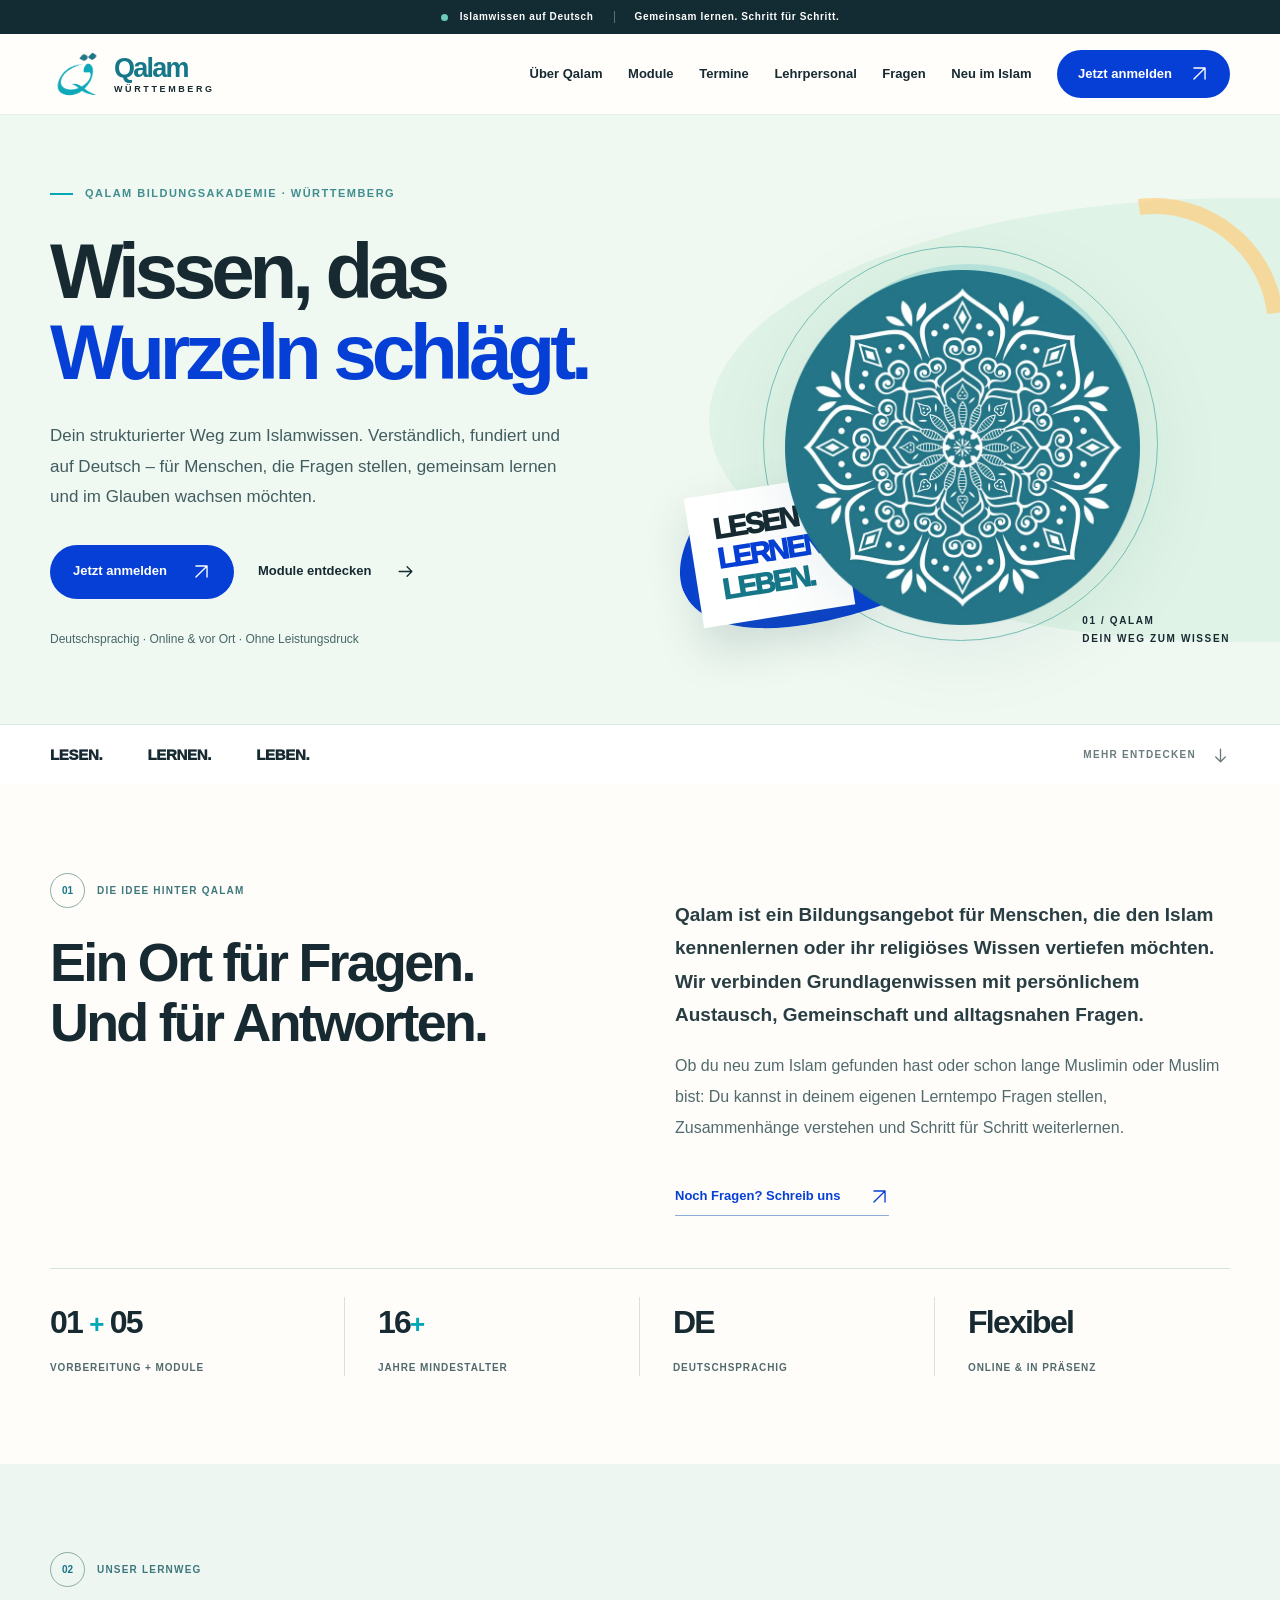
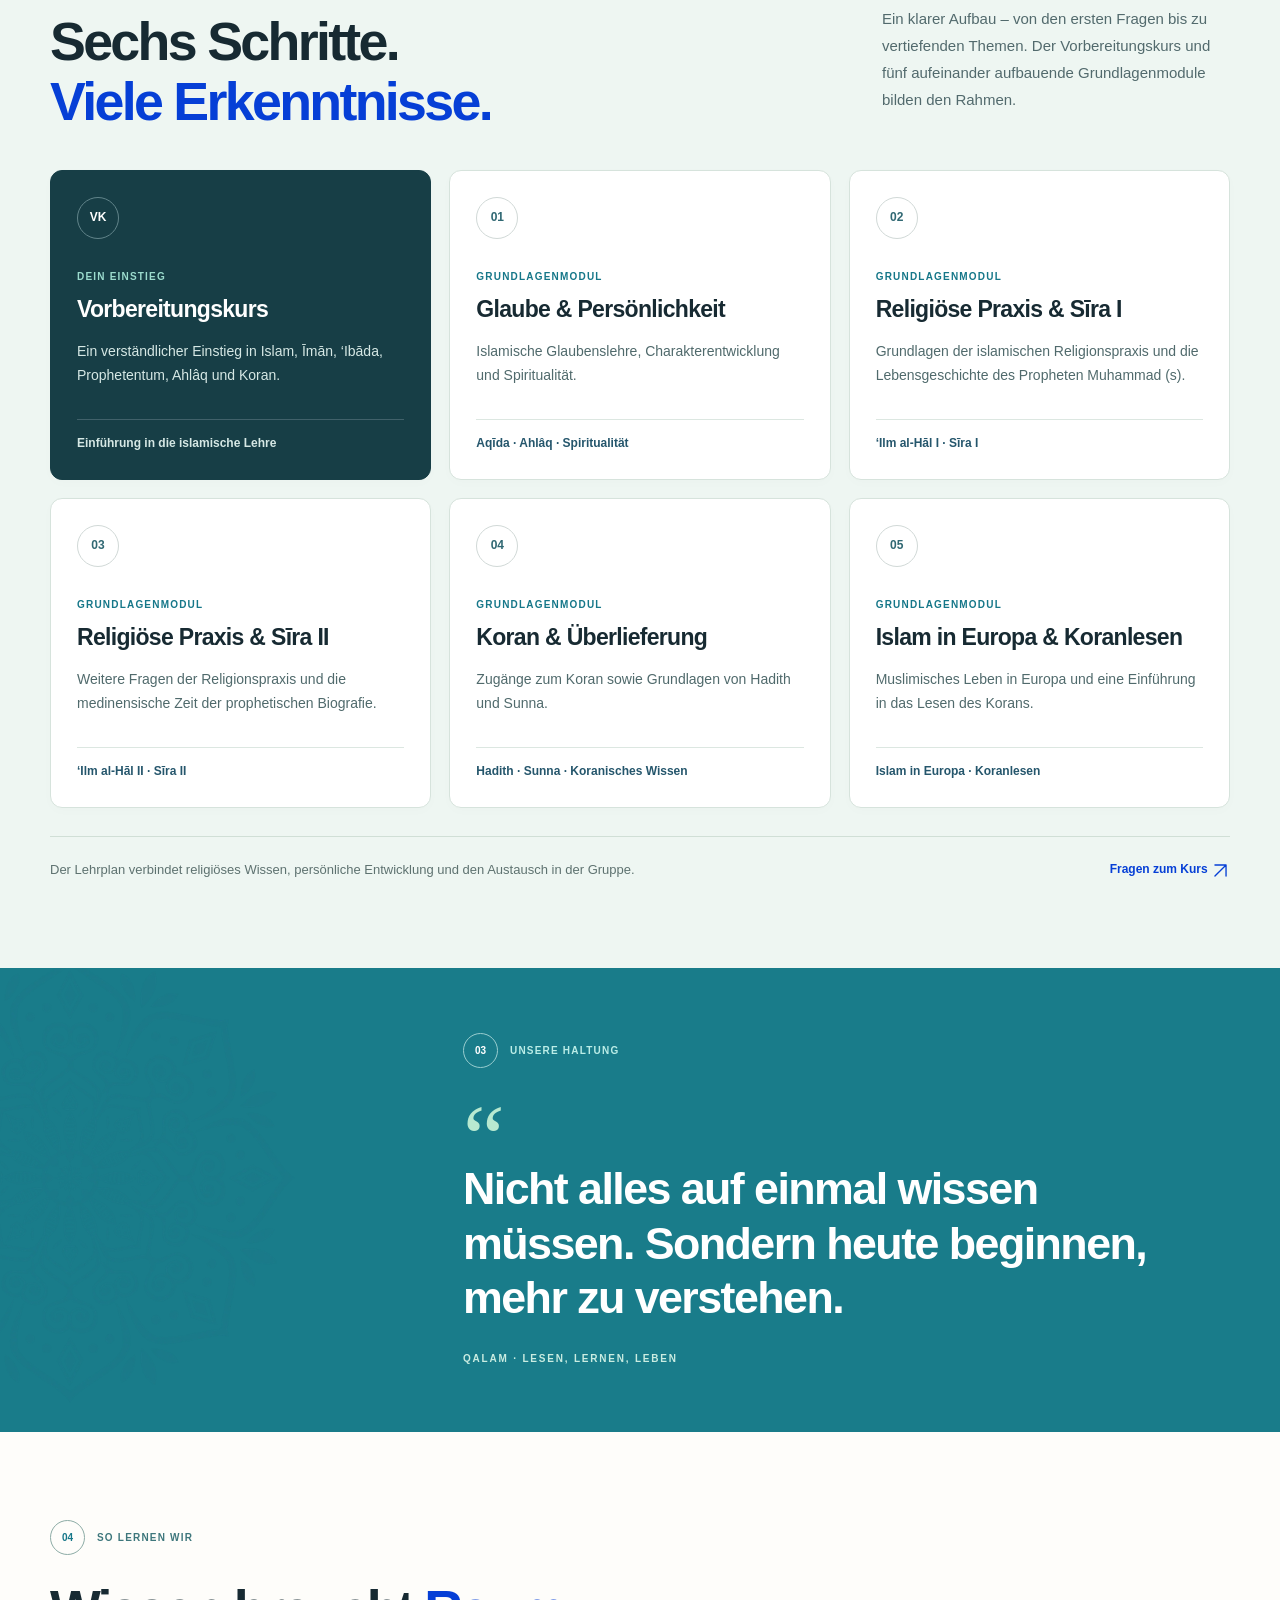
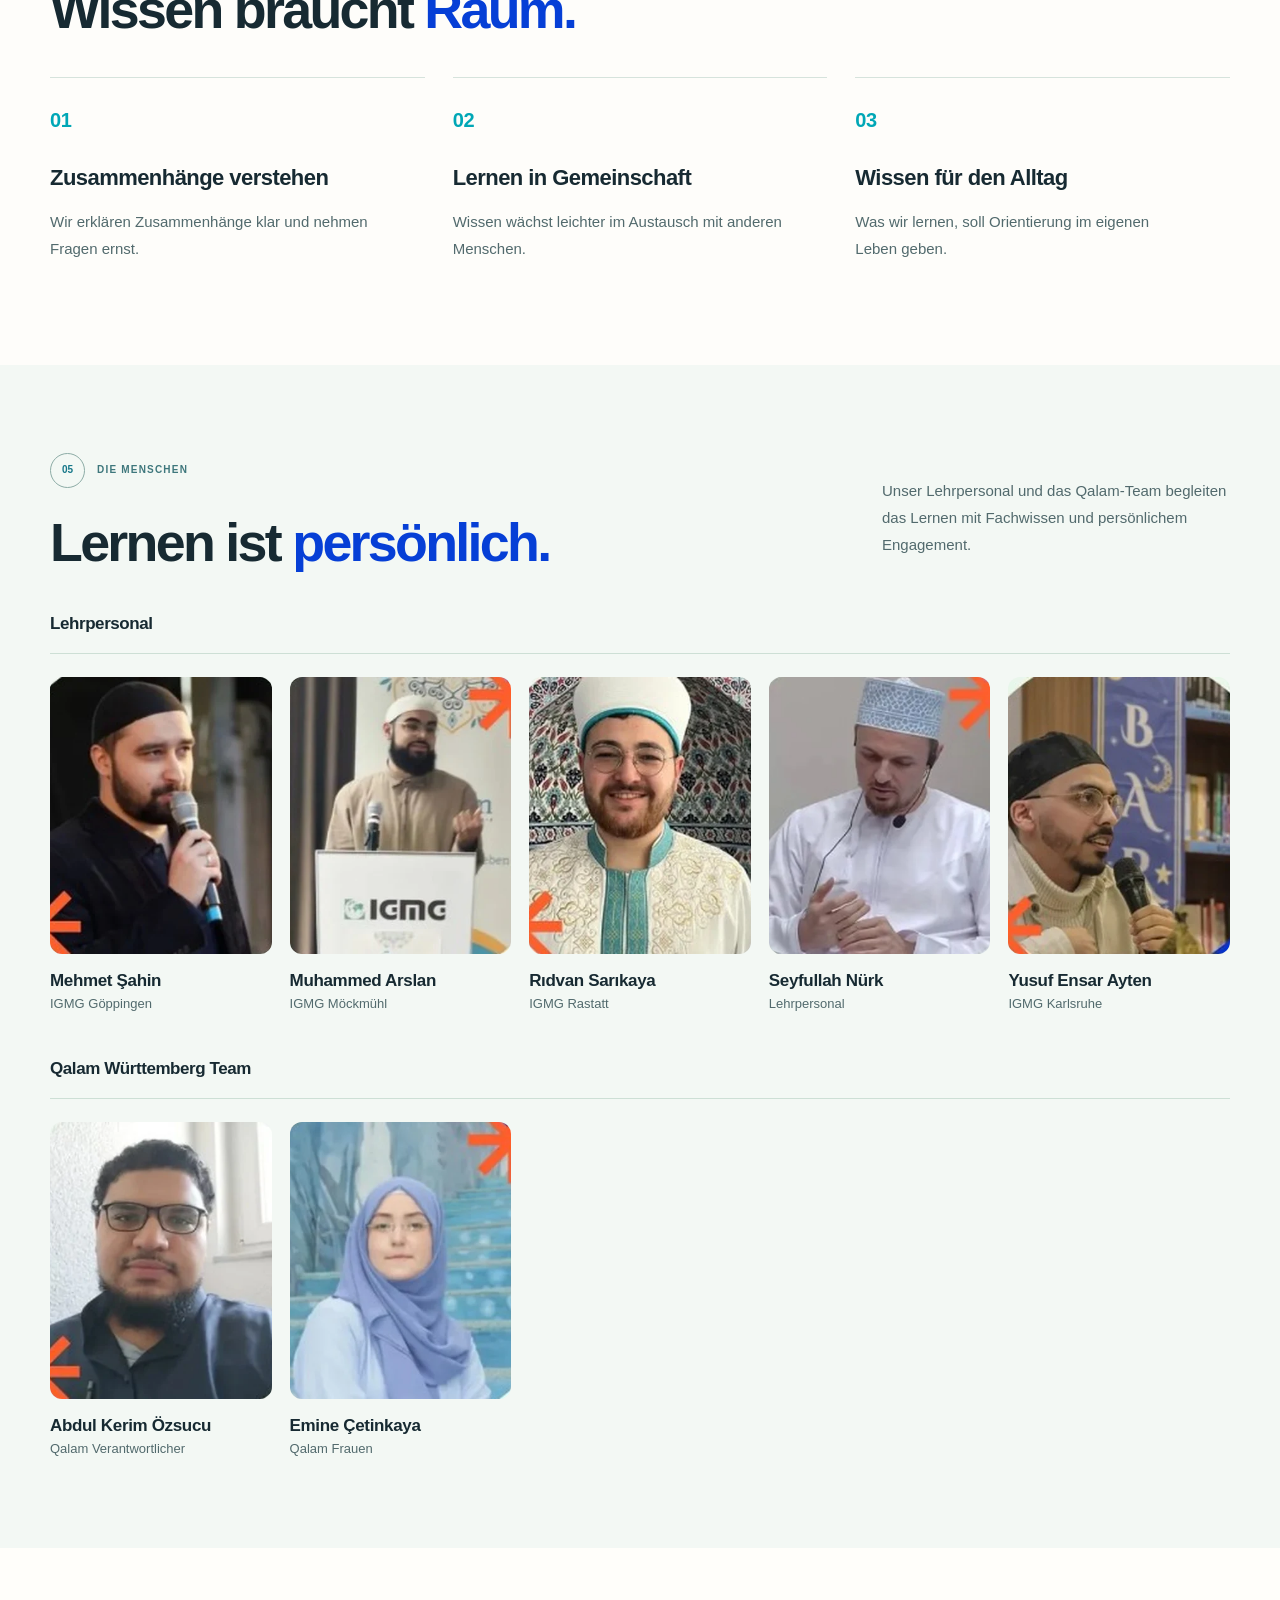
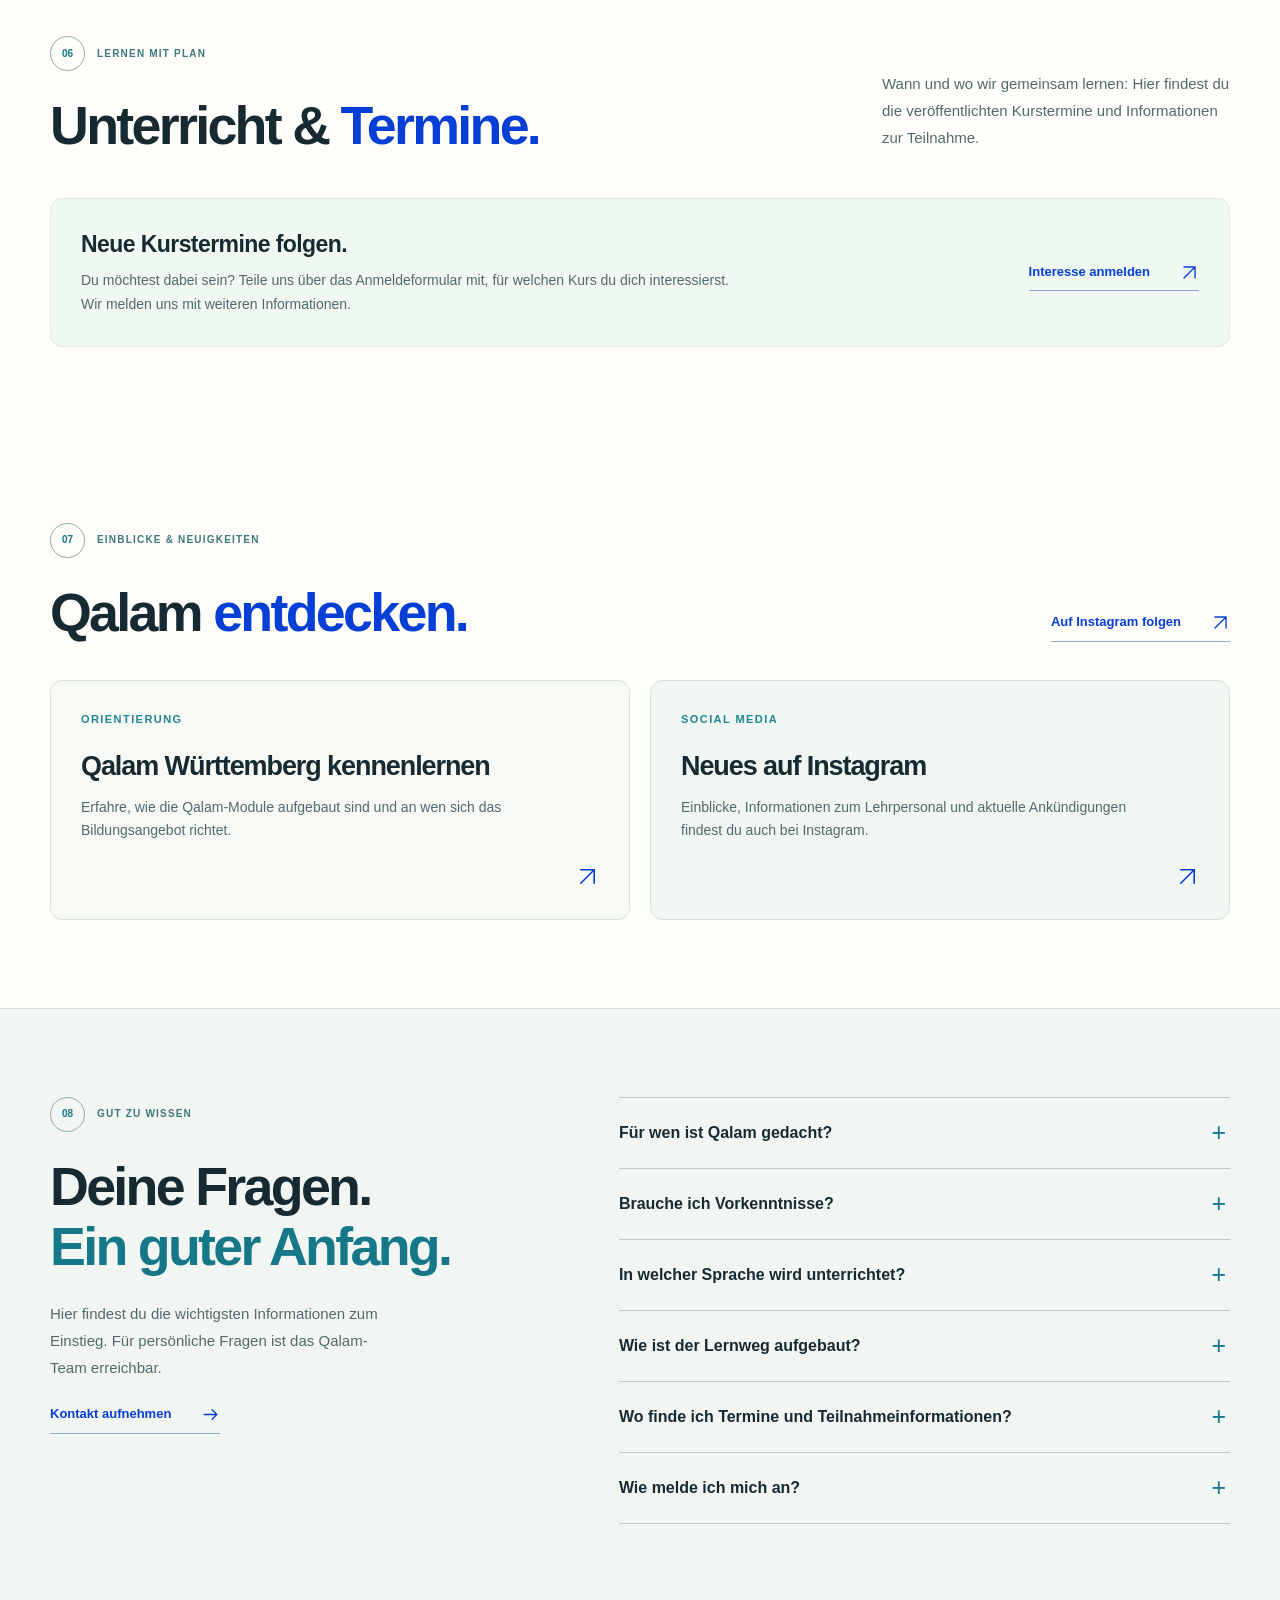
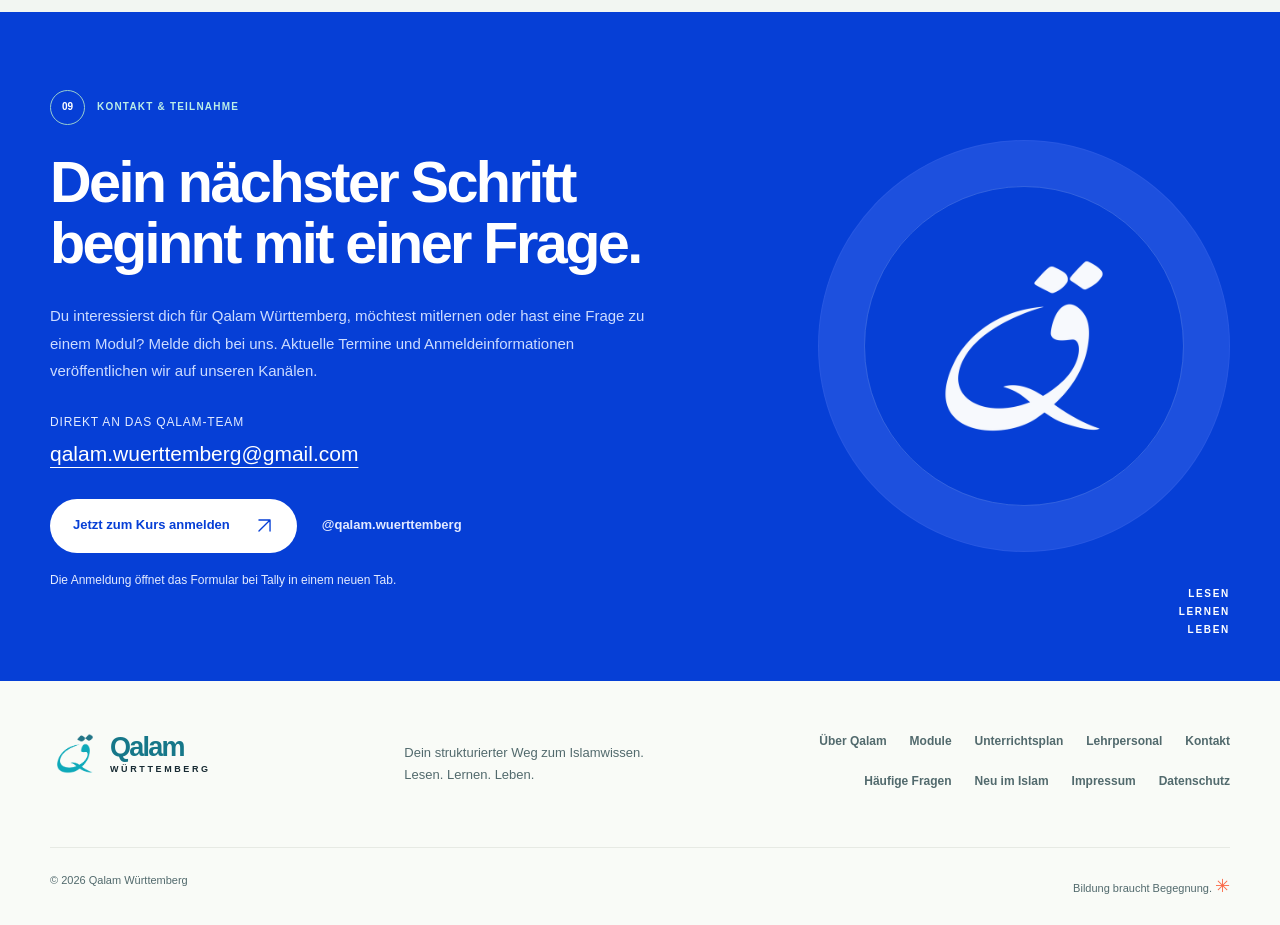
==== commit 342f7c9d: "Publish Neu im Islam guide" ====
--- a/index.html
+++ b/index.html
@@ -27,7 +27,7 @@
       </a>
       <button class="nav-toggle" type="button" aria-label="Menü öffnen" aria-expanded="false" aria-controls="main-nav"><span></span><span></span><span></span></button>
       <nav id="main-nav" class="nav-links" aria-label="Hauptnavigation">
-        <a href="#qalam">Über Qalam</a><a href="#module">Module</a><a href="#stundenplan">Termine</a><a href="#lehrpersonal">Lehrpersonal</a><a href="#faq">Fragen</a>
+        <a href="#qalam">Über Qalam</a><a href="#module">Module</a><a href="#stundenplan">Termine</a><a href="#lehrpersonal">Lehrpersonal</a><a href="#faq">Fragen</a><a href="neu-im-islam.html">Neu im Islam</a>
         <a href="https://tally.so/r/zxpljE" id="nav-registration" class="nav-cta registration-link" target="_blank" rel="noopener noreferrer">Jetzt anmelden <svg class="icon" viewBox="0 0 24 24" aria-hidden="true" focusable="false"><path d="M5 19 19 5M5 5h14v14"/></svg></a>
       </nav>
     </div>
@@ -110,6 +110,6 @@
 
     <section class="contact" id="kontakt" aria-labelledby="contact-heading"><div class="container contact-grid"><div><p class="section-kicker light-kicker"><span class="circle-label">09</span> KONTAKT & TEILNAHME</p><h2 id="contact-heading" data-field="contactTitle">Dein nächster Schritt beginnt mit einer Frage.</h2><p data-field="contactText">Du interessierst dich für Qalam Württemberg, möchtest mitlernen oder hast eine Frage zu einem Modul? Melde dich bei uns. Aktuelle Termine und Anmeldeinformationen veröffentlichen wir auf unseren Kanälen.</p><p class="contact-email-label">Direkt an das Qalam-Team</p><a class="contact-email" data-contact-email href="mailto:qalam.wuerttemberg@gmail.com">qalam.wuerttemberg@gmail.com</a><div class="contact-actions"><a id="main-contact" class="btn btn-white registration-link" href="https://tally.so/r/zxpljE" target="_blank" rel="noopener noreferrer">Jetzt zum Kurs anmelden <svg class="icon" viewBox="0 0 24 24" aria-hidden="true" focusable="false"><path d="M5 19 19 5M5 5h14v14"/></svg></a><a id="contact-insta" class="contact-quiet" href="https://www.instagram.com/qalam.wuerttemberg/" target="_blank" rel="noopener noreferrer">@qalam.wuerttemberg</a></div><p class="external-note">Die Anmeldung öffnet das Formular bei Tally in einem neuen Tab.</p></div><div class="contact-graphic" aria-hidden="true"><div class="contact-graphic-ring"></div><img src="assets/qalam-icon.webp" alt=""><span>LESEN<br>LERNEN<br>LEBEN</span></div></div></section>
   </main>
-  <footer class="site-footer"><div class="container footer-main"><a href="#top" class="brand footer-brand"><img src="assets/qalam-icon.webp" alt="" width="50" height="50"><span class="brand-word"><strong>Qalam</strong><span>WÜRTTEMBERG</span></span></a><p>Dein strukturierter Weg zum Islamwissen.<br><span data-field="tagline">Lesen. Lernen. Leben.</span></p><div class="footer-links"><a href="#qalam">Über Qalam</a><a href="#module">Module</a><a href="#stundenplan">Unterrichtsplan</a><a href="#lehrpersonal">Lehrpersonal</a><a href="#kontakt">Kontakt</a><a href="#faq">Häufige Fragen</a><a href="impressum.html">Impressum</a><a href="datenschutz.html">Datenschutz</a></div></div><div class="container footer-bottom"><span>© <span id="year">2026</span> Qalam Württemberg </span><span>Bildung braucht Begegnung. <span aria-hidden="true">✳</span></span></div></footer>
+  <footer class="site-footer"><div class="container footer-main"><a href="#top" class="brand footer-brand"><img src="assets/qalam-icon.webp" alt="" width="50" height="50"><span class="brand-word"><strong>Qalam</strong><span>WÜRTTEMBERG</span></span></a><p>Dein strukturierter Weg zum Islamwissen.<br><span data-field="tagline">Lesen. Lernen. Leben.</span></p><div class="footer-links"><a href="#qalam">Über Qalam</a><a href="#module">Module</a><a href="#stundenplan">Unterrichtsplan</a><a href="#lehrpersonal">Lehrpersonal</a><a href="#kontakt">Kontakt</a><a href="#faq">Häufige Fragen</a><a href="neu-im-islam.html">Neu im Islam</a><a href="impressum.html">Impressum</a><a href="datenschutz.html">Datenschutz</a></div></div><div class="container footer-bottom"><span>© <span id="year">2026</span> Qalam Württemberg </span><span>Bildung braucht Begegnung. <span aria-hidden="true">✳</span></span></div></footer>
 </body>
 </html>
